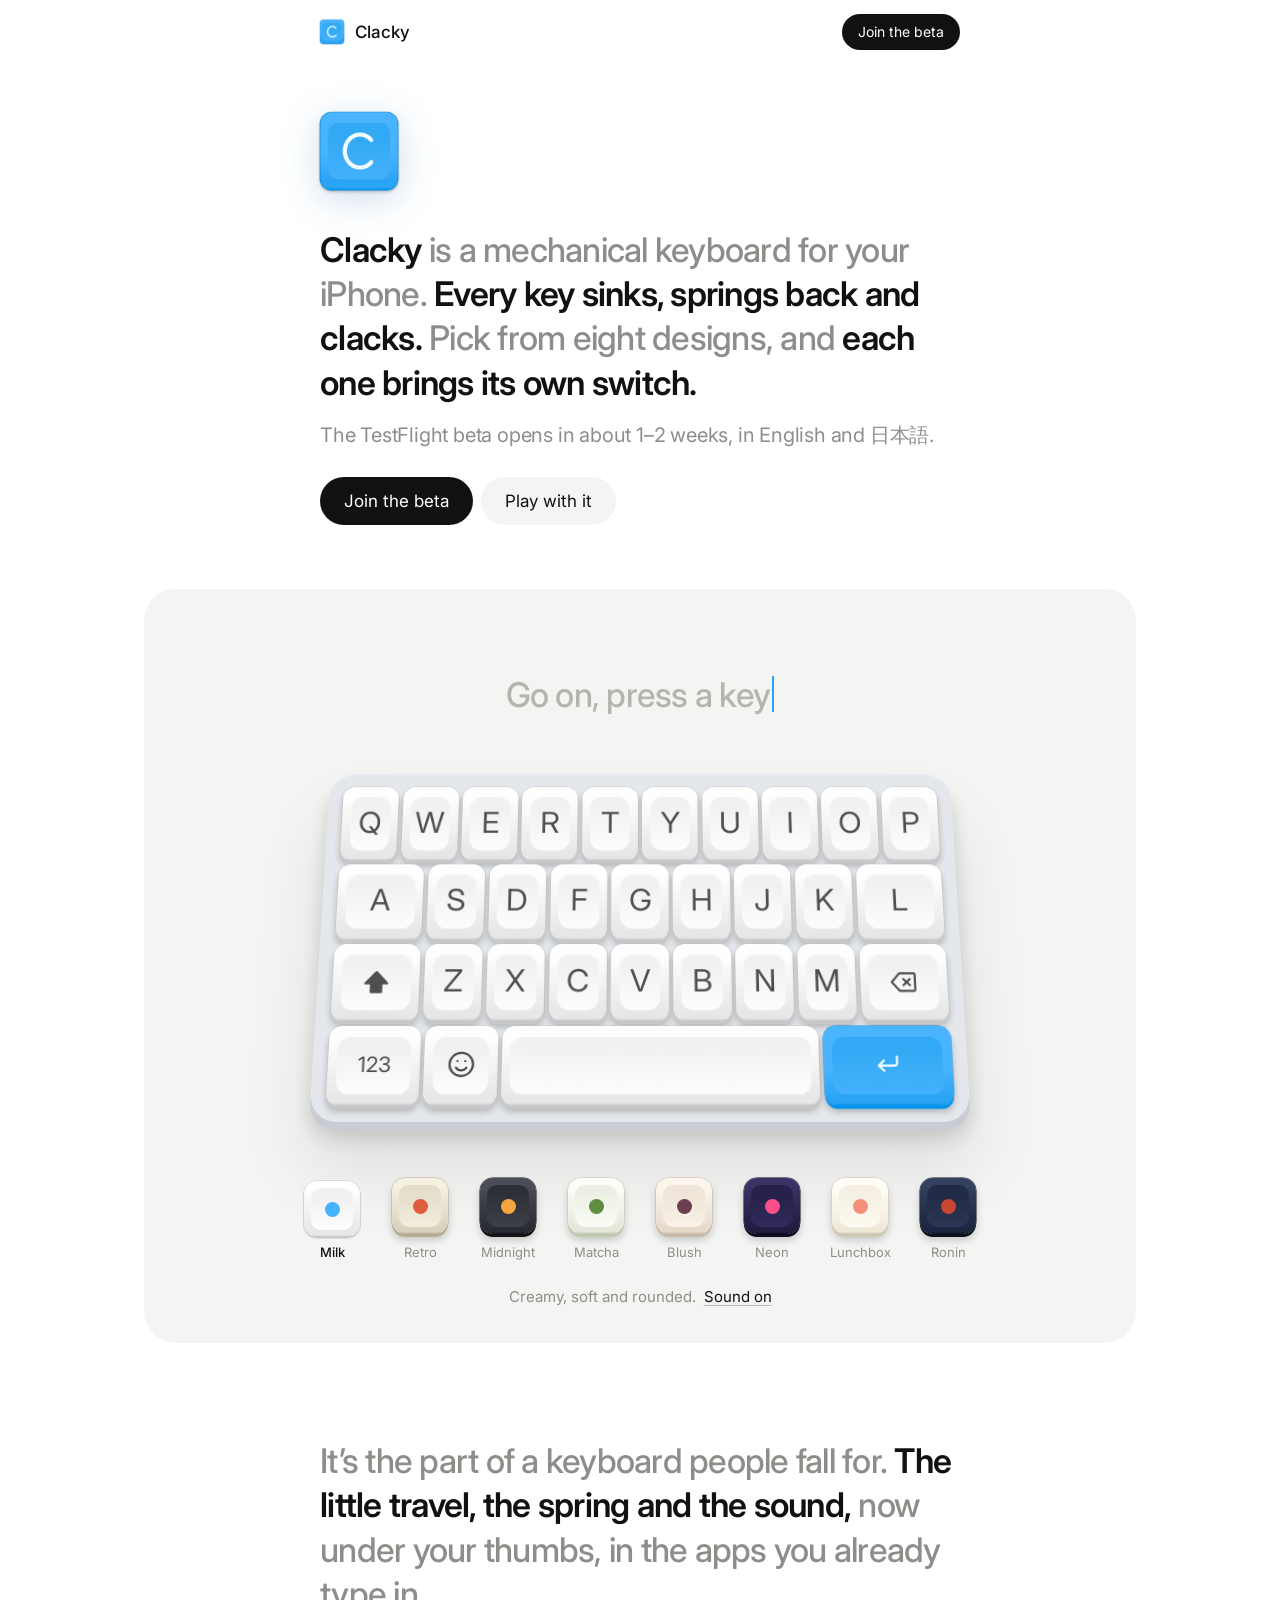
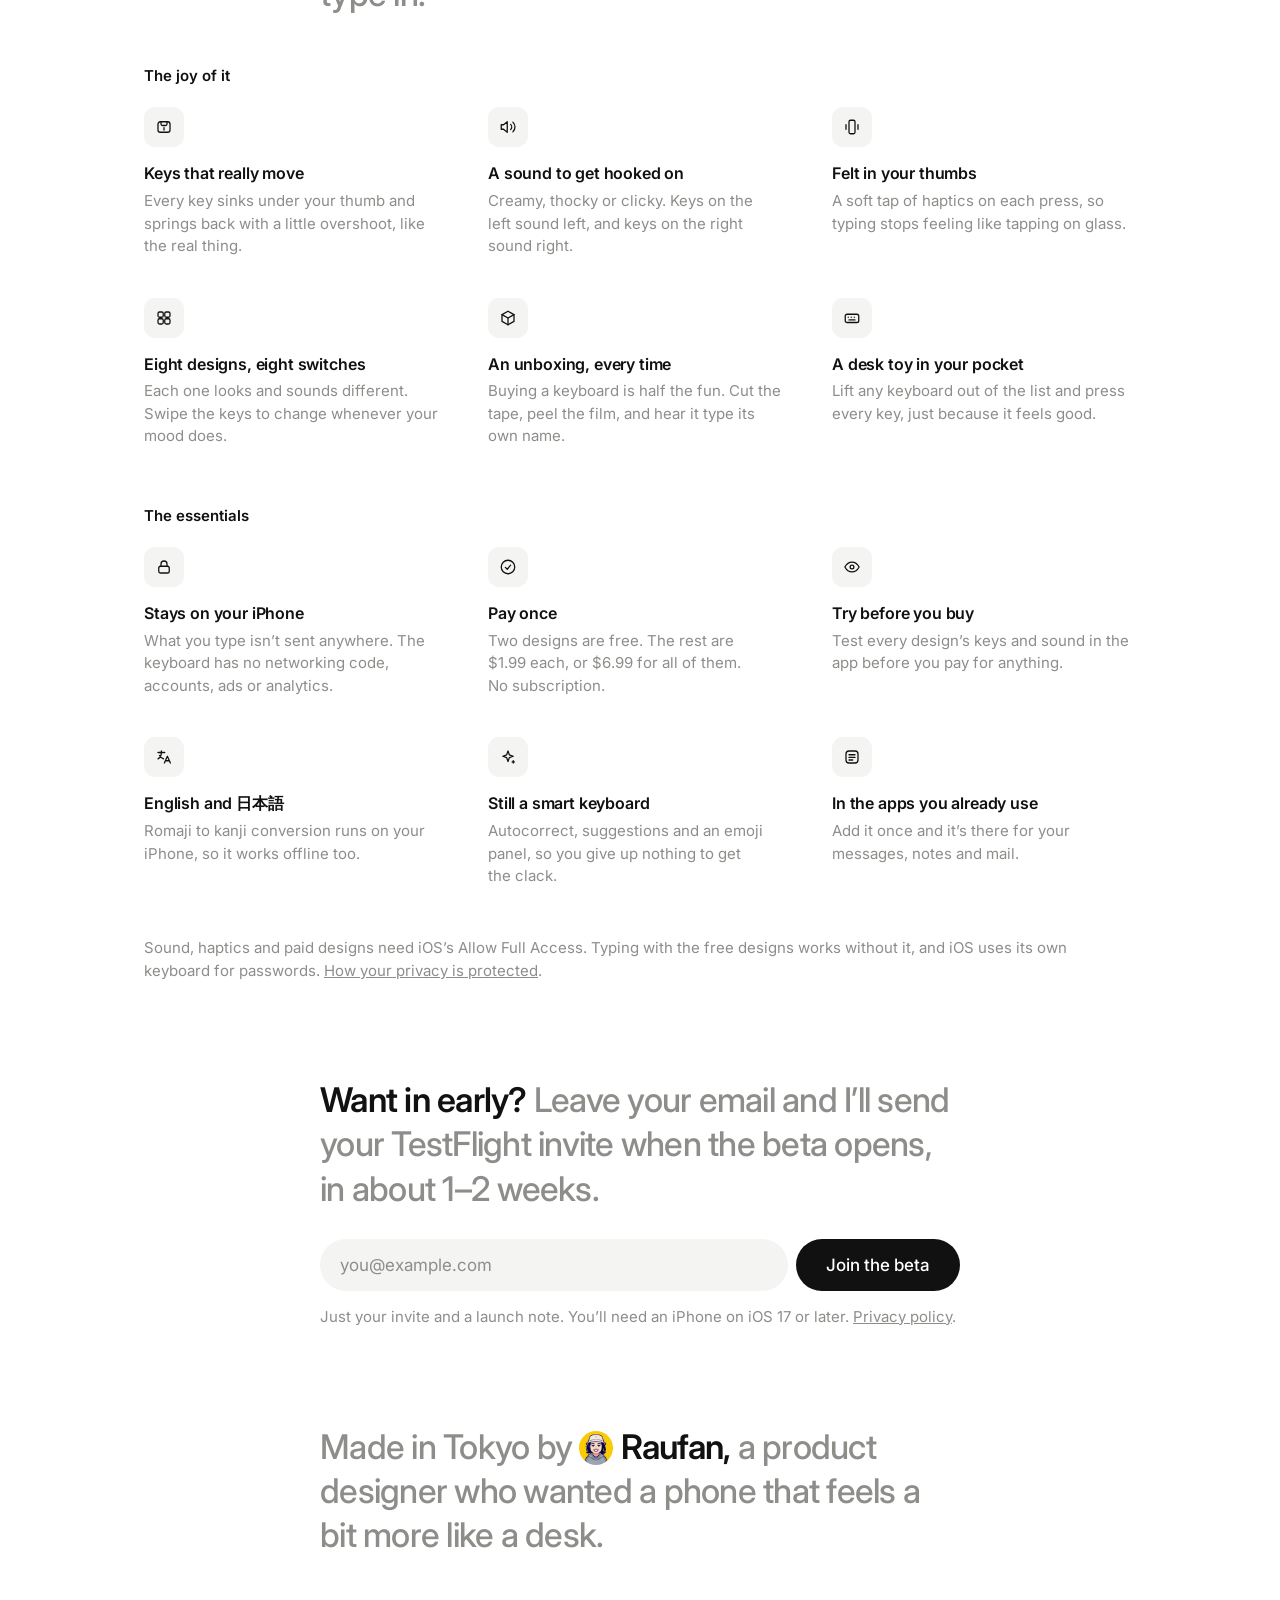
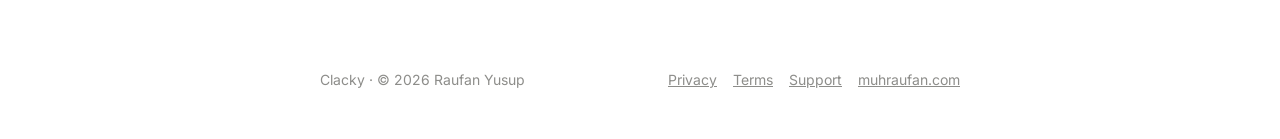
==== index.html @ a0974969 "Publish the Clacky coming-soon site Co-Authored-By: Claude Opus 5.5 <noreply@anthropic.com>" ====
<!doctype html>
<html lang="en">
<head>
<meta charset="utf-8">
<meta name="viewport" content="width=device-width, initial-scale=1, viewport-fit=cover">
<title>Clacky: a mechanical keyboard for your iPhone</title>
<meta name="description" content="Clacky is a mechanical keyboard for your iPhone. Every key sinks, springs back and clacks. Join the TestFlight beta.">
<meta name="theme-color" content="#ffffff">
<link rel="icon" href="assets/favicon.svg" type="image/svg+xml">
<link rel="preconnect" href="https://fonts.googleapis.com">
<link rel="preconnect" href="https://fonts.gstatic.com" crossorigin>
<link href="https://fonts.googleapis.com/css2?family=Inter:wght@400;500;600&display=swap" rel="stylesheet">
<style>
:root { --ink:#111; --quiet:#8d8d8a; --soft:#f4f4f2; --say:34px; }
* { box-sizing:border-box; margin:0; }
html { scroll-behavior:smooth; -webkit-text-size-adjust:100%; }
body { font:400 17px/1.55 Inter,-apple-system,system-ui,sans-serif; color:var(--ink); background:#fff; -webkit-font-smoothing:antialiased; }
a { color:inherit; }
.col { width:min(640px, 100% - 40px); margin-inline:auto; }

header { position:sticky; top:0; z-index:5; background:rgba(255,255,255,.86); backdrop-filter:blur(16px); -webkit-backdrop-filter:blur(16px); }
header .col { height:64px; display:flex; align-items:center; justify-content:space-between; }
.brand { display:flex; align-items:center; gap:8px; font-weight:500; text-decoration:none; }
.brand img { width:30px; height:30px; margin-left:-3px; }

.pill { display:inline-flex; align-items:center; justify-content:center; border:0; border-radius:99px; background:var(--ink); color:#fff; font:inherit; text-decoration:none; cursor:pointer; transition:transform .12s ease, opacity .15s ease; white-space:nowrap; }
.pill:active { transform:scale(.97); }
.pill.small { height:36px; padding:0 16px; font-size:14px; }
.pill.big { height:48px; padding:0 24px; }
.pill.soft { background:var(--soft); color:var(--ink); }

.say { font-size:var(--say); line-height:1.3; font-weight:500; letter-spacing:-.022em; color:var(--quiet); text-wrap:pretty; }
.say b { color:var(--ink); font-weight:600; }
.say + .say { margin-top:20px; }
.say .avatar img { width:34px; height:34px; border-radius:50%; vertical-align:-6px; }

.hero { padding:40px 0 64px; }
.mark-line { display:flex; align-items:center; gap:10px; margin:0 0 28px -9px; }
.mark { display:block; padding:0; border:0; background:none; cursor:pointer; touch-action:manipulation; -webkit-tap-highlight-color:transparent; border-radius:24px; }
.mark img { display:block; width:96px; height:96px; filter:drop-shadow(0 8px 18px rgba(8,90,160,.2)); transition:transform .22s cubic-bezier(.3,2,.5,1), filter .15s ease; user-select:none; -webkit-user-drag:none; }
@media (hover:hover) and (prefers-reduced-motion:no-preference) { .mark:hover img { transform:translateY(-3px) rotate(-4deg); } }
.mark.down img, .mark.down:hover img { transform:translateY(4px) scale(.97); filter:drop-shadow(0 2px 4px rgba(8,90,160,.28)); transition:transform .035s ease-out, filter .035s ease-out; }
.mark:focus-visible { outline:2px solid #2ba4f5; outline-offset:3px; }
.mark-say { font-size:15px; color:var(--quiet); opacity:0; transition:opacity .2s ease; white-space:nowrap; }
.mark-say.on { opacity:1; }
.mark-say b { color:var(--ink); font-weight:500; }
.when { margin-top:16px; font-size:20px; line-height:1.4; letter-spacing:-.01em; color:var(--quiet); }
.actions { display:flex; flex-wrap:wrap; gap:8px; margin-top:28px; }

.play { width:min(992px, 100% - 32px); margin-inline:auto; background:var(--soft); border-radius:32px; padding:40px 24px 32px; overflow:hidden; scroll-margin-top:80px; }
.typed { height:88px; display:flex; align-items:flex-end; justify-content:center; max-width:640px; margin:0 auto; font-size:var(--say); line-height:1.3; font-weight:500; letter-spacing:-.022em; overflow:hidden; white-space:nowrap; }
.typed.empty { color:#b4b4b0; }
.typed .text { overflow:hidden; text-overflow:ellipsis; direction:rtl; unicode-bidi:plaintext; }
.typed .caret { width:2px; height:1.05em; margin-left:2px; margin-bottom:.14em; background:#2ba4f5; animation:blink 1.1s steps(2) infinite; flex:none; }
@keyframes blink { 50% { opacity:0; } }

.board-wrap { container-type:inline-size; width:min(640px, 100%); margin:44px auto 56px; perspective:1500px; }
.board { --gap:.7cqw; padding:2.4cqw; border-radius:4.2cqw; background:var(--panel); display:flex; flex-direction:column; gap:var(--gap); transform:rotateX(16deg); box-shadow:inset 0 .25cqw 0 rgba(255,255,255,.35), 0 1.3cqw 0 var(--edge), 0 2.6cqw 3cqw rgba(0,0,0,.14), 0 7cqw 11cqw rgba(0,0,0,.09); touch-action:manipulation; user-select:none; -webkit-user-select:none; }
.row { display:flex; gap:var(--gap); }
.key { flex:var(--w,1) 1 0; min-width:0; height:12.4cqw; padding:0; border:0; background:none; cursor:pointer; color:inherit; font:inherit; -webkit-tap-highlight-color:transparent; touch-action:manipulation; outline:none; }
.cap { position:relative; display:block; width:100%; height:100%; border-radius:1.9cqw; background:linear-gradient(var(--top) 0 14%, var(--mid) 55%, var(--bot) 90% 96.5%, var(--lip)); box-shadow:0 0 0 .08cqw var(--stroke), 0 .5cqw 0 var(--lip), 0 .9cqw 1.1cqw rgba(0,0,0,.24); transition:transform .15s cubic-bezier(.3,2,.5,1); }
.cap::before { content:""; position:absolute; inset:13.5% 1.3cqw 14%; border-radius:1.9cqw; background:linear-gradient(var(--dt) 22%, var(--db)); }
.cap b { position:absolute; inset:0 0 .25cqw; display:grid; place-items:center; font-weight:400; font-size:4.9cqw; line-height:1; color:var(--lg); }
.cap b.small { font-size:3.3cqw; }
.cap svg { width:4.8cqw; height:4.8cqw; fill:none; stroke:currentColor; stroke-width:1.7; stroke-linecap:round; stroke-linejoin:round; }
.key.down .cap { transform:translateY(.46cqw); box-shadow:0 0 0 .08cqw var(--stroke), 0 .06cqw 0 var(--lip), 0 .15cqw .3cqw rgba(0,0,0,.28); transition:transform .035s ease-out; }
.key.on .cap b { color:#2ba4f5; }

.designs { display:flex; justify-content:center; flex-wrap:wrap; gap:16px 12px; }
.design { width:76px; padding:0; border:0; background:none; font:inherit; color:var(--quiet); cursor:pointer; -webkit-tap-highlight-color:transparent; }
.chip { --u:56px; position:relative; display:block; width:var(--u); height:var(--u); margin:0 auto 10px; border-radius:13px; background:linear-gradient(var(--top) 0 14%, var(--mid) 55%, var(--bot) 90% 96%, var(--lip)); box-shadow:0 0 0 .5px var(--stroke), 0 3px 0 var(--lip), 0 6px 9px rgba(0,0,0,.2); transition:transform .15s cubic-bezier(.3,2,.5,1), box-shadow .12s ease; }
.chip::before { content:""; position:absolute; inset:7px; border-radius:10px; background:linear-gradient(var(--dt) 22%, var(--db)); }
.chip i { position:absolute; inset:0; margin:auto; width:15px; height:15px; border-radius:50%; background:var(--dot); }
.design[aria-pressed="true"] .chip { transform:translateY(3px); box-shadow:0 0 0 .5px var(--stroke), 0 .5px 0 var(--lip), 0 1px 2px rgba(0,0,0,.25); }
.design small { display:block; font-size:13px; line-height:1.3; transition:color .15s; }
.design[aria-pressed="true"] small { color:var(--ink); font-weight:500; }
.design:focus-visible, .pill:focus-visible, input:focus-visible, .link:focus-visible { outline:2px solid #2ba4f5; outline-offset:3px; border-radius:14px; }

.about { display:flex; align-items:baseline; justify-content:center; flex-wrap:wrap; gap:4px 8px; margin-top:24px; min-height:26px; text-align:center; color:var(--quiet); font-size:15px; }
.link { border:0; background:none; font:inherit; color:var(--ink); cursor:pointer; text-decoration:underline; text-underline-offset:3px; text-decoration-color:rgba(0,0,0,.25); padding:0; }

section.text { padding:96px 0 0; }
.join { display:flex; gap:8px; margin-top:28px; }
.join input { flex:1; min-width:0; height:52px; -webkit-appearance:none; appearance:none; border:0; border-radius:26px; padding:0 20px; background:var(--soft); color:var(--ink); font:inherit; }
.join input::placeholder { color:var(--quiet); }
.join .pill { height:52px; font-weight:500; min-width:164px; }
.join.done input { opacity:.5; }
.note { margin-top:14px; min-height:24px; font-size:15px; color:var(--quiet); }
.note.bad { color:#c8452f; }

footer { padding:112px 0 48px; font-size:14px; color:var(--quiet); }
footer .col { display:flex; justify-content:space-between; gap:12px 16px; flex-wrap:wrap; }
footer nav { display:flex; gap:16px; flex-wrap:wrap; }
.wide { width:min(992px, 100% - 40px); margin:48px auto 0; }
.feat-label { margin:0 0 20px; font-size:15px; font-weight:600; }
.feat { display:grid; grid-template-columns:repeat(3, minmax(0, 1fr)); gap:40px; margin:0; padding:0; list-style:none; }
.feat + .feat-label { margin-top:56px; }
.feat li { display:grid; gap:4px; align-content:start; }
.feat-ic { display:grid; place-items:center; width:40px; height:40px; margin-bottom:10px; border-radius:11px; background:var(--soft); }
.feat-ic svg { width:18px; height:18px; fill:none; stroke:currentColor; stroke-width:1.7; stroke-linecap:round; stroke-linejoin:round; }
.feat b { font-size:16px; font-weight:600; letter-spacing:-.01em; }
.feat li > span:last-child { font-size:15px; line-height:1.5; color:var(--quiet); text-wrap:pretty; }
.fine { margin-top:48px; font-size:15px; color:var(--quiet); }

@media (max-width:640px) {
  :root { --say:26px; }
  .when { font-size:17px; }
  .hero { padding:24px 0 48px; }
  .mark-line { margin:0 0 22px -7px; } .mark img { width:80px; height:80px; }
  .play { padding:24px 12px 24px; border-radius:24px; }
  .typed { height:68px; }
  .board-wrap { margin:32px auto 40px; }
  .key { height:15cqw; }
  .cap b { font-size:6cqw; } .cap b.small { font-size:4cqw; } .cap svg { width:5.6cqw; height:5.6cqw; }
  .designs { display:grid; grid-template-columns:repeat(4,1fr); gap:16px 4px; } .design { width:auto; } .chip { --u:52px; }
  .feat { grid-template-columns:1fr; gap:28px; }
  section.text { padding-top:72px; }
  .join { flex-direction:column; } .join input { flex:none; } .join .pill { width:100%; }
}
@media (prefers-reduced-motion:reduce) { html { scroll-behavior:auto; } .typed .caret { animation:none; } }
</style>
</head>
<body>
<header><div class="col">
  <a class="brand" href="#top"><img src="assets/clacky-mark.png" alt="" width="30" height="30">Clacky</a>
  <a class="pill small" href="#join">Join the beta</a>
</div></header>

<main id="top">
  <section class="hero col">
    <div class="mark-line">
      <button class="mark" id="mark" type="button" aria-label="Press the Clacky key"><img src="assets/clacky-mark.png" alt="" width="96" height="96" draggable="false"></button>
      <span class="mark-say" id="markSay" aria-live="polite"></span>
    </div>
    <p class="say"><b>Clacky</b> is a mechanical keyboard for your iPhone. <b>Every key sinks, springs back and clacks.</b> Pick from eight designs, and <b>each one brings its own switch.</b></p>
    <p class="when">The TestFlight beta opens in about 1–2 weeks, in English and 日本語.</p>
    <div class="actions">
      <a class="pill big" href="#join">Join the beta</a>
      <a class="pill big soft" href="#play">Play with it</a>
    </div>
  </section>

  <section class="play" id="play" aria-label="Try the keyboard">
    <div class="typed empty" id="typed" aria-live="off"><span class="text" id="text">Go on, press a key</span><span class="caret"></span></div>
    <div class="board-wrap"><div class="board" id="board" aria-label="Playable keyboard"></div></div>
    <div class="designs" id="designs" role="group" aria-label="Keyboard design"></div>
    <p class="about"><span id="tagline"></span> <button class="link" id="mute" type="button">Sound on</button></p>
  </section>

  <section class="text col">
    <p class="say">It’s the part of a keyboard people fall for. <b>The little travel, the spring and the sound,</b> now under your thumbs, in the apps you already type in.</p>
  </section>

  <section aria-label="Why Clacky">
    <div class="wide">
      <p class="feat-label">The joy of it</p>
      <ul class="feat">
        <li><span class="feat-ic"><svg viewBox="0 0 24 24" aria-hidden="true"><rect x="4" y="5" width="16" height="14" rx="3"/><path d="M8 5v3a2 2 0 0 0 2 2h4a2 2 0 0 0 2-2V5"/><path d="M12 13v3"/></svg></span><b>Keys that really move</b><span>Every key sinks under your thumb and springs back with a little overshoot, like the real thing.</span></li>
        <li><span class="feat-ic"><svg viewBox="0 0 24 24" aria-hidden="true"><path d="M11 5 6 9H3v6h3l5 4z"/><path d="M15.5 8.5a5 5 0 0 1 0 7"/><path d="M18.5 5.5a9 9 0 0 1 0 13"/></svg></span><b>A sound to get hooked on</b><span>Creamy, thocky or clicky. Keys on the left sound left, and keys on the right sound right.</span></li>
        <li><span class="feat-ic"><svg viewBox="0 0 24 24" aria-hidden="true"><rect x="8" y="3" width="8" height="18" rx="2"/><path d="M4 9v6"/><path d="M20 9v6"/></svg></span><b>Felt in your thumbs</b><span>A soft tap of haptics on each press, so typing stops feeling like tapping on glass.</span></li>
        <li><span class="feat-ic"><svg viewBox="0 0 24 24" aria-hidden="true"><rect x="4" y="4" width="7" height="7" rx="2"/><rect x="13" y="4" width="7" height="7" rx="2"/><rect x="4" y="13" width="7" height="7" rx="2"/><rect x="13" y="13" width="7" height="7" rx="2"/></svg></span><b>Eight designs, eight switches</b><span>Each one looks and sounds different. Swipe the keys to change whenever your mood does.</span></li>
        <li><span class="feat-ic"><svg viewBox="0 0 24 24" aria-hidden="true"><path d="m12 3 8 4.5v9L12 21l-8-4.5v-9z"/><path d="m4 7.5 8 4.5 8-4.5"/><path d="M12 12v9"/></svg></span><b>An unboxing, every time</b><span>Buying a keyboard is half the fun. Cut the tape, peel the film, and hear it type its own name.</span></li>
        <li><span class="feat-ic"><svg viewBox="0 0 24 24" aria-hidden="true"><rect x="3" y="7" width="18" height="11" rx="2.5"/><path d="M7 11h.01M11 11h.01M15 11h.01M8 14.5h8"/></svg></span><b>A desk toy in your pocket</b><span>Lift any keyboard out of the list and press every key, just because it feels good.</span></li>
      </ul>
      <p class="feat-label">The essentials</p>
      <ul class="feat">
        <li><span class="feat-ic"><svg viewBox="0 0 24 24" aria-hidden="true"><rect x="5" y="11" width="14" height="9" rx="2.5"/><path d="M8 11V8a4 4 0 0 1 8 0v3"/></svg></span><b>Stays on your iPhone</b><span>What you type isn’t sent anywhere. The keyboard has no networking code, accounts, ads or analytics.</span></li>
        <li><span class="feat-ic"><svg viewBox="0 0 24 24" aria-hidden="true"><circle cx="12" cy="12" r="9"/><path d="M8.5 12.5 11 15l4.5-5.5"/></svg></span><b>Pay once</b><span>Two designs are free. The rest are $1.99 each, or $6.99 for all of them. No subscription.</span></li>
        <li><span class="feat-ic"><svg viewBox="0 0 24 24" aria-hidden="true"><path d="M2.5 12S6 5.5 12 5.5 21.5 12 21.5 12 18 18.5 12 18.5 2.5 12 2.5 12z"/><circle cx="12" cy="12" r="2.5"/></svg></span><b>Try before you buy</b><span>Test every design’s keys and sound in the app before you pay for anything.</span></li>
        <li><span class="feat-ic"><svg viewBox="0 0 24 24" aria-hidden="true"><path d="M4 6h9M8.5 4v2c0 4-2 7-4.5 8.5M6 10c1 2 3 3.5 5.5 4.5"/><path d="m12.5 20 4-9 4 9M14 17h5"/></svg></span><b>English and 日本語</b><span>Romaji to kanji conversion runs on your iPhone, so it works offline too.</span></li>
        <li><span class="feat-ic"><svg viewBox="0 0 24 24" aria-hidden="true"><path d="M12 4 13.8 9.2 19 11l-5.2 1.8L12 18l-1.8-5.2L5 11l5.2-1.8z"/><path d="M19 17v3M17.5 18.5h3"/></svg></span><b>Still a smart keyboard</b><span>Autocorrect, suggestions and an emoji panel, so you give up nothing to get the clack.</span></li>
        <li><span class="feat-ic"><svg viewBox="0 0 24 24" aria-hidden="true"><rect x="4" y="4" width="16" height="16" rx="4"/><path d="M8 9h8M8 12.5h8M8 16h5"/></svg></span><b>In the apps you already use</b><span>Add it once and it’s there for your messages, notes and mail.</span></li>
      </ul>
      <p class="fine">Sound, haptics and paid designs need iOS’s Allow Full Access. Typing with the free designs works without it, and iOS uses its own keyboard for passwords. <a href="privacy/">How your privacy is protected</a>.</p>
    </div>
  </section>

  <section class="text col" id="join" style="scroll-margin-top:64px">
    <p class="say"><b>Want in early?</b> Leave your email and I’ll send your TestFlight invite when the beta opens, in about 1–2 weeks.</p>
    <form class="join" id="joinf" novalidate>
      <input type="email" name="email" placeholder="you@example.com" autocomplete="email" aria-label="Your email" required>
      <button class="pill" type="submit">Join the beta</button>
    </form>
    <p class="note" id="note" aria-live="polite">Just your invite and a launch note. You’ll need an iPhone on iOS 17 or later. <a href="privacy/">Privacy policy</a>.</p>
  </section>

  <section class="text col">
    <p class="say">Made in Tokyo by <span class="avatar"><img src="assets/raufan.jpg" alt="" width="34" height="34"></span> <b>Raufan,</b> a product designer who wanted a phone that feels a bit more like a desk.</p>
  </section>
</main>

<footer><div class="col">
  <span>Clacky · © 2026 Raufan Yusup</span>
  <nav><a href="privacy/">Privacy</a><a href="terms/">Terms</a><a href="support/">Support</a><a href="https://muhraufan.com/">muhraufan.com</a></nav>
</div></footer>

<script>
/* ---- Designs: the same palettes as the app ---- */
const cap = (top, mid, bot, lip, stroke, dt, db, lg) => ({ top, mid, bot, lip, stroke, dt, db, lg });
const milkCap = cap('#FFFEFF','#F2F2F2','#E7E7E7','#C8C8C8','#C4C4C4','#F1F1F1','#FDFDFD','#4F4F4F');
const THEMES = {
  milk: { name:'Milk', line:'Creamy, soft and rounded', panel:'#E4E7EB', edge:'#C9CDD3', alpha:milkCap, mod:milkCap,
    accent:cap('#4AB4FE','#47B3FF','#2BA4F5','#0094F1','#0A8BE0','#32A9F4','#44B1FD','#F2FBFF') },
  retro: { name:'Retro', line:'Clicky, crisp and a little loud', panel:'#D9D2C2', edge:'#BFB7A5',
    alpha:cap('#F6F0E1','#E9E2D0','#DAD2BE','#B5AC96','#B0A791','#E5DECB','#F3EDDD','#45402F'),
    mod:cap('#BDB5A3','#AEA693','#A09884','#7E7663','#7F7764','#A9A18E','#B9B19E','#2F2B20'),
    accent:cap('#E9694A','#E05C3D','#CF4E30','#A93A20','#A63A21','#D95536','#E7674A','#FFF3E8') },
  midnight: { name:'Midnight', line:'Thocky, deep and low', panel:'#17181C', edge:'#050506',
    alpha:cap('#4A4D56','#363941','#2A2C33','#141519','#0E0F12','#2E3037','#3D4048','#E9E9ED'),
    mod:cap('#3A3C44','#2A2C32','#212227','#0F1013','#0B0C0E','#24262B','#31333A','#A9ABB3'),
    accent:cap('#FFB85C','#F6A63E','#E8932A','#B56A12','#A86212','#EE9C32','#FBB04E','#2B1B05') },
  matcha: { name:'Matcha', line:'Poppy, bright and bouncy', panel:'#DCE3D3', edge:'#C0C9B5',
    alpha:cap('#FBFDF7','#F0F3E9','#E3E8DA','#BFC8B1','#BAC3AC','#ECF0E4','#FAFCF5','#46523A'),
    mod:cap('#C4D6A9','#B5C997','#A6BC87','#83996A','#84996B','#AFC391','#C1D3A6','#2F3C21'),
    accent:cap('#6E9A4D','#5F8C40','#527D35','#3B6023','#3B5F24','#5A8739','#6C984B','#F5FBEC') },
  blush: { name:'Blush', line:'Silky, soft and warm', panel:'#EADBD6', edge:'#CFBEB8',
    alpha:cap('#FBF5EC','#F2E9DD','#E6DACC','#C9B9AB','#C4B3A5','#EFE5D8','#F9F2E9','#5A4149'),
    mod:cap('#CFA3AD','#C2939E','#B5848F','#926570','#93666F','#BF8F9B','#CCA0AA','#3F2A32'),
    accent:cap('#7A4A5C','#6C3F50','#5F3545','#44232F','#452430','#663A4B','#754759','#FBEFEA') },
  neon: { name:'Neon', line:'Snappy, sharp and bright', panel:'#171330', edge:'#07051A',
    alpha:cap('#3A3366','#2B2550','#211C40','#0F0C22','#0B0919','#26204A','#322B5C','#63F5D2'),
    mod:cap('#6E4DF0','#5C3CDC','#4C2FC4','#2F1B8C','#2C1985','#5535D0','#6547E6','#F1EEFF'),
    accent:cap('#FF6A9E','#FB4F8B','#EC3B78','#B01F52','#A81D4E','#F24482','#FF5E94','#2A0716') },
  lunchbox: { name:'Lunchbox', line:'Bubbly, light and cheerful', panel:'#F4E7C5', edge:'#D8CBA8',
    alpha:cap('#FFFDF6','#F8F4E8','#EEE8D8','#CFC8B4','#CAC3AF','#F4EFE2','#FDFAF1','#566A70'),
    mod:cap('#B7E3D8','#A6D8CB','#95CCBE','#6FA99A','#70A99B','#A0D3C6','#B0DED2','#2F5249'),
    accent:cap('#F8A18D','#F4907A','#EA7F68','#BE5A45','#B85843','#EF8A73','#F79A85','#4A1C11') },
  ronin: { name:'Ronin', line:'Heavy, dark and deliberate', panel:'#12141C', edge:'#04050A',
    alpha:cap('#34405F','#26314D','#1D263E','#0D1220','#0A0E19','#212B46','#2C3755','#EADCB2'),
    mod:cap('#3A3A40','#2C2C31','#222226','#101012','#0C0C0E','#28282D','#333338','#BDB291'),
    accent:cap('#D9533F','#C84632','#B63A28','#83261A','#7D2418','#BF3F2D','#D14C39','#FFF1DE') },
};
const setCap = (el, c) => { for (const k in c) el.style.setProperty('--' + k, c[k]); };

/* ---- Sound: the app's switch recipes, rendered with Web Audio ---- */
const m = (f, d, g) => [f, d, g];
const SWITCHES = {
  milk: { modes:[m(290,.016,.8),m(540,.013,1),m(980,.009,.75),m(1650,.006,.42),m(2700,.0035,.22),m(4200,.002,.1)], tone:5200, contact:.05, click:0, spring:0, room:.2, travel:.0075 },
  midnight: { modes:[m(170,.02,.55),m(290,.017,.95),m(460,.013,.9),m(820,.008,.62),m(1450,.0045,.32),m(2500,.0025,.12)], tone:3400, contact:.04, click:0, spring:0, room:.28, travel:.009 },
  retro: { modes:[m(420,.01,.5),m(830,.008,.62),m(1500,.006,.62),m(2600,.0045,.5),m(4100,.003,.36),m(6000,.002,.2)], tone:9500, contact:.05, click:.8, spring:.016, room:.16, travel:.0105 },
  blush: { modes:[m(330,.015,.75),m(610,.012,1),m(1090,.008,.62),m(1800,.005,.3),m(2900,.003,.14),m(4400,.0018,.06)], tone:4400, contact:.035, click:0, spring:0, room:.24, travel:.0085 },
  neon: { modes:[m(560,.008,.55),m(1050,.007,.85),m(1800,.0055,.8),m(3000,.004,.55),m(4700,.0026,.34),m(6600,.0016,.18)], tone:10000, contact:.06, click:.28, spring:.006, room:.12, travel:.0055 },
  lunchbox: { modes:[m(610,.013,.8),m(1040,.011,1),m(1680,.007,.62),m(2500,.0042,.3),m(3800,.0026,.14),m(5600,.0016,.06)], tone:6400, contact:.04, click:0, spring:0, room:.22, travel:.006 },
  ronin: { modes:[m(150,.022,.5),m(245,.02,1),m(410,.015,.86),m(720,.009,.5),m(1280,.005,.24),m(2200,.0028,.09)], tone:3000, contact:.045, click:0, spring:0, room:.32, travel:.0105 },
  matcha: { modes:[m(480,.011,.7),m(860,.01,1),m(1420,.007,.82),m(2300,.0045,.46),m(3600,.0028,.22),m(5400,.0018,.1)], tone:7200, contact:.05, click:0, spring:.004, room:.18, travel:.0065 },
};
const SR = 44100;
function renderSound(p, kind, seed) {
  let s = seed * 2654435761 >>> 0 || 1;
  const rnd = (lo, hi) => { s = s + 0x6D2B79F5 | 0; let t = Math.imul(s ^ s >>> 15, 1 | s); t = t + Math.imul(t ^ t >>> 7, 61 | t) ^ t; return lo + ((t ^ t >>> 14) >>> 0) / 4294967296 * (hi - lo); };
  const out = new Float64Array(Math.floor(SR * .15));
  const strike = (time, modes, scale, decay, level) => {
    const start = Math.floor(time * SR), bl = Math.floor(.0011 * SR);
    const burst = Array.from({ length: bl }, (_, i) => rnd(-1, 1) * Math.exp(-i / (.00035 * SR)));
    for (const [f0, d, g] of modes) {
      const f = f0 * scale * rnd(.97, 1.03); if (f >= SR * .45) continue;
      const gain = g * rnd(.85, 1.15) * level, w = 2 * Math.PI * f / SR, r = Math.exp(-1 / (d * decay * SR));
      const a1 = 2 * r * Math.cos(w), a2 = -r * r, input = Math.sin(w) * gain;
      let y1 = 0, y2 = 0;
      for (let i = start; i < out.length; i++) { const o = i - start; const y = (o < bl ? burst[o] * input : 0) + a1 * y1 + a2 * y2; y2 = y1; y1 = y; out[i] += y; }
    }
  };
  const contact = lvl => { let prev = 0; for (let i = 0; i < .006 * SR; i++) { const w = rnd(-1, 1); out[i] += (w - prev) * lvl * 2 * Math.exp(-i / (.0012 * SR)); prev = w; } };
  const spring = (time, lvl) => { if (!lvl) return; const st = Math.floor(time * SR), f = 5100 * rnd(.96, 1.04); for (let i = st; i < out.length; i++) { const t = (i - st) / SR; out[i] += Math.sin(2 * Math.PI * f * t) * Math.exp(-t / .024) * lvl * 4; } };
  const bottom = p.travel * rnd(.88, 1.12);
  if (kind === 'down') {
    contact(p.contact);
    if (p.click) strike(bottom * .45, [m(3100,.0014,1),m(4700,.001,.8),m(6400,.0008,.45)], 1, 1, p.click);
    strike(bottom, p.modes, 1, 1, 1); spring(bottom, p.spring);
  } else if (kind === 'up') {
    strike(.001, p.modes, 1.34, .62, 1); spring(.001, p.spring * 1.4);
  } else if (kind === 'space') {
    contact(p.contact); strike(bottom, p.modes, .84, 1.3, 1);
    const wire = [m(1900,.003,1),m(3100,.002,.7)];
    strike(bottom + .009, wire, 1, 1, .11); strike(bottom + .018, wire, 1.08, 1, .06);
  } else {
    contact(p.contact); strike(bottom, p.modes, .88, 1.16, 1);
  }
  const lc = 1 - Math.exp(-2 * Math.PI * p.tone / SR), dc = 1 - Math.exp(-2 * Math.PI * 70 / SR);
  let low = 0, dcv = 0;
  for (let i = 0; i < out.length; i++) { low += lc * (out[i] - low); dcv += dc * (low - dcv); out[i] = low - dcv; }
  const dry = out.slice();
  for (const [delay, g] of [[.0031,.6],[.0053,-.42],[.0087,.34],[.0131,-.24],[.0197,.16],[.0283,.1]]) {
    const o = Math.floor(delay * SR); for (let i = o; i < out.length; i++) out[i] += dry[i - o] * g * p.room * 2;
  }
  const target = { down:.72, up:.24, space:.8, mod:.66 }[kind];
  let peak = 1e-4; for (const v of out) peak = Math.max(peak, Math.abs(v));
  const res = new Float32Array(out.length), last = out.length - 1;
  for (let i = 0; i < out.length; i++) res[i] = Math.tanh(out[i] / peak * target * 1.15) * Math.min(1, (last - i) / (SR * .012));
  return res;
}
let audio, muted = false, variant = 0;
const banks = {};
function bank(id) {
  if (banks[id] || !audio) return banks[id];
  const buf = d => { const b = audio.createBuffer(1, d.length, SR); b.copyToChannel(d, 0); return b; };
  const p = SWITCHES[id];
  return banks[id] = { down:[1,2,3,4,5,6].map(i => buf(renderSound(p, 'down', i))), up:buf(renderSound(p, 'up', 21)), space:buf(renderSound(p, 'space', 31)), mod:buf(renderSound(p, 'mod', 41)) };
}
function wake() { if (!audio) { const C = window.AudioContext || window.webkitAudioContext; if (C) audio = new C(); } if (audio && audio.state === 'suspended') audio.resume(); }
function sound(kind, pan = 0, id = theme) {
  if (muted || !audio) return;
  const b = bank(id), src = audio.createBufferSource();
  if (kind === 'down') { variant = (variant + 1) % b.down.length; src.buffer = b.down[variant]; } else src.buffer = b[kind];
  const out = audio.createStereoPanner ? audio.createStereoPanner() : null;
  if (out) { out.pan.value = pan; src.connect(out).connect(audio.destination); } else src.connect(audio.destination);
  src.start();
}

/* ---- Keyboard ---- */
const ICON = {
  shift:'<svg viewBox="0 0 24 24"><path d="M12 4 3.5 13H8v7h8v-7h4.500z"/></svg>',
  caps:'<svg viewBox="0 0 24 24"><path d="M12 4 3.500 13H8v7h8v-7h4.500z" fill="currentColor"/></svg>',
  del:'<svg viewBox="0 0 24 24"><path d="M9 5h11a1 1 0 0 1 1 1v12a1 1 0 0 1-1 1H9l-6-7zM12 9.500l5 5M17 9.500l-5 5"/></svg>',
  ret:'<svg viewBox="0 0 24 24"><path d="M19 6v5a2 2 0 0 1-2 2H5M9 9l-4 4 4 4"/></svg>',
  face:'<svg viewBox="0 0 24 24"><circle cx="12" cy="12" r="9"/><path d="M8 14.500c1 1.500 2.400 2.200 4 2.200s3-.7 4-2.200M9 9.500v.01M15 9.500v.01"/></svg>',
};
const LETTERS = ['qwertyuiop','asdfghjkl','zxcvbnm'], NUMBERS = ['1234567890','-/:;()$&@"','.,?!\''];
const FACES = ['😀','😎','🥹','🤌','🔥','🫶','✨','🎹'];
const $ = id => document.getElementById(id);
const board = $('board'), typedEl = $('typed'), textEl = $('text');
let theme = 'milk', shift = true, numbers = false, typed = '';
const motion = !matchMedia('(prefers-reduced-motion: reduce)').matches;

const spec = (id, label, kind, w) => ({ id, label, kind, w });
function layout() {
  const r = numbers ? NUMBERS : LETTERS, rows = [];
  const chars = s => [...s].map(c => spec(c, c, 'alpha', 1));
  rows.push(chars(r[0]));
  rows.push(numbers ? chars(r[1]) : [spec('a','a','alpha',1.5), ...chars(r[1].slice(1,-1)), spec('l','l','alpha',1.5)]);
  rows.push([numbers ? spec('', '', 'mod', 1.5) : spec('shift', ICON.shift, 'mod', 1.5), ...chars(r[2]), spec('del', ICON.del, 'mod', 1.5)]);
  rows.push([spec('mode', numbers ? 'ABC' : '123', 'mod', 1.5), spec('face', ICON.face, 'mod', 1.2), spec(' ', '', 'alpha', 5.2), spec('ret', ICON.ret, 'accent', 2.1)]);
  return rows;
}
const keyEls = new Map();
function build() {
  board.textContent = ''; keyEls.clear();
  for (const row of layout()) {
    const rowEl = document.createElement('div'); rowEl.className = 'row';
    for (const k of row) {
      const b = document.createElement('button');
      b.className = 'key'; b.type = 'button'; b.tabIndex = -1; b.style.setProperty('--w', k.w); b.dataset.id = k.id;
      b.setAttribute('aria-label', { ' ':'space', del:'delete', ret:'return', shift:'shift', face:'emoji', mode:'switch layout' }[k.id] || k.id);
      const small = k.id === 'mode' ? ' class="small"' : '';
      b.innerHTML = `<span class="cap"><b${small}>${k.label}</b></span>`;
      b._kind = k.kind; setCap(b, THEMES[theme][k.kind]);
      rowEl.append(b); if (k.id) keyEls.set(k.id, b);
    }
    board.append(rowEl);
  }
  paintShift();
}
function paintShift() {
  if (numbers) return;
  for (const [id, el] of keyEls) if (id.length === 1 && id !== ' ') el.querySelector('b').textContent = shift ? id.toUpperCase() : id;
  const s = keyEls.get('shift'); if (s) s.querySelector('b').innerHTML = shift ? ICON.caps : ICON.shift;
}
function show() {
  const empty = !typed;
  typedEl.classList.toggle('empty', empty);
  textEl.textContent = empty ? 'Go on, press a key' : '‎' + typed;
}
function act(id) {
  if (id === 'shift') { shift = !shift; paintShift(); return; }
  if (id === 'mode') { numbers = !numbers; build(); return; }
  if (id === 'del') typed = [...typed].slice(0, -1).join('');
  else if (id === 'ret') typed = '';
  else if (id === 'face') typed += FACES[Math.floor(Math.random() * FACES.length)];
  else if (id === ' ') typed += ' ';
  else if (id) { typed += shift && !numbers ? id.toUpperCase() : id; if (shift) { shift = false; paintShift(); } }
  if (!typed && !numbers && !shift) { shift = true; paintShift(); }
  show();
}
const panOf = el => { const r = el.getBoundingClientRect(), b = board.getBoundingClientRect(); return ((r.left + r.width / 2 - b.left) / b.width - .5) * .7; };
const kindOf = id => id === ' ' ? 'space' : ['shift','del','ret','mode','face'].includes(id) ? 'mod' : 'down';
function press(el) {
  if (el.classList.contains('down')) return;
  const id = el.dataset.id;
  el.classList.add('down'); wake();
  sound(id ? kindOf(id) : 'mod', panOf(el));
  if (id) act(id);
}
function lift(el) { if (!el) return; el.classList.remove('down'); sound('up', el.isConnected ? panOf(el) : 0); }

const pointers = new Map();
board.addEventListener('pointerdown', e => {
  const el = e.target.closest('.key'); if (!el) return;
  wake(); e.preventDefault(); pointers.set(e.pointerId, el); press(el);
});
const endPointer = e => { const el = pointers.get(e.pointerId); if (el) { pointers.delete(e.pointerId); lift(el); } };
addEventListener('pointerup', endPointer); addEventListener('pointercancel', endPointer);

/* Your own keyboard works too, but never while typing an email. */
const physical = new Map();
const idFor = e => { if (e.metaKey || e.ctrlKey || e.altKey) return null; if (e.key === 'Backspace') return 'del'; if (e.key === 'Enter') return 'ret'; if (e.key === ' ') return ' '; if (e.key === 'Shift') return 'shift'; const k = e.key.toLowerCase(); return k.length === 1 ? k : null; };
addEventListener('keydown', e => {
  const t = e.target;
  if (t instanceof Element) {
    if (t.matches('input,textarea')) return;
    if (t.matches('a,button') && (e.key === 'Enter' || e.key === ' ')) return;
  }
  const id = idFor(e); if (!id) return;
  if (e.repeat) { if (id !== 'shift') e.preventDefault(); return; }
  e.preventDefault(); wake();
  const el = keyEls.get(id);
  if (el) { physical.set(e.code, el); press(el); return; }
  // A character on the layer that isn't showing still types; it just has no cap to press.
  if (id.length === 1) { typed += id; show(); sound('down'); }
});
addEventListener('keyup', e => { const el = physical.get(e.code); if (el) { physical.delete(e.code); lift(el); } });
addEventListener('blur', () => { for (const el of physical.values()) el.classList.remove('down'); physical.clear(); });

/* ---- Picking a design: a wave rolls across the caps ---- */
const designs = $('designs'), tagline = $('tagline');
function setBoard(t) { board.style.setProperty('--panel', t.panel); board.style.setProperty('--edge', t.edge); }
function pick(id, animate = true) {
  if (id === theme && animate) return;
  theme = id; const t = THEMES[id];
  tagline.textContent = t.line + '.';
  [...designs.children].forEach(b => b.setAttribute('aria-pressed', b.dataset.id === id));
  setBoard(t);
  const b = board.getBoundingClientRect();
  for (const el of board.querySelectorAll('.key')) {
    const c = t[el._kind];
    if (!animate || !motion) { setCap(el, c); continue; }
    const r = el.getBoundingClientRect(), delay = (r.left - b.left) / b.width * 320 + (r.top - b.top) / b.height * 60;
    setTimeout(() => { el.classList.add('down'); setTimeout(() => { setCap(el, c); el.classList.remove('down'); }, 55); }, delay);
  }
  if (animate) { wake(); [0, 70, 150, 215].forEach((d, i) => setTimeout(() => sound(i === 3 ? 'space' : 'down', i * .2 - .3, id), d)); }
}
for (const [id, t] of Object.entries(THEMES)) {
  const b = document.createElement('button');
  b.className = 'design'; b.type = 'button'; b.dataset.id = id; b.setAttribute('aria-pressed', 'false');
  b.innerHTML = `<span class="chip"><i></i></span><small>${t.name}</small>`;
  const chip = b.firstChild; setCap(chip, t.alpha); chip.style.setProperty('--dot', t.accent.mid);
  b.addEventListener('click', () => pick(id));
  designs.append(b);
}
$('mute').addEventListener('click', e => { muted = !muted; e.target.textContent = muted ? 'Sound off' : 'Sound on'; if (!muted) { wake(); sound('down'); } });

/* ---- The logo is a key: each press tries the next switch ---- */
const SWITCH_NAMES = { milk:'Creamy', retro:'Clicky', midnight:'Thock', matcha:'Poppy', blush:'Silky', neon:'Snappy', lunchbox:'Bubbly', ronin:'Heavy' };
const mark = $('mark'), markSay = $('markSay');
let markNext = 1, markTimer;
function markPress() {
  const id = Object.keys(THEMES)[markNext % 8];
  markNext++;
  wake(); sound('down', 0, id);
  pick(id, false);
  markSay.innerHTML = `<b>${SWITCH_NAMES[id]}</b> · ${THEMES[id].name}`;
  markSay.classList.add('on');
  clearTimeout(markTimer); markTimer = setTimeout(() => markSay.classList.remove('on'), 1800);
}
mark.addEventListener('pointerdown', () => { mark.classList.add('down'); markPress(); });
for (const type of ['pointerup', 'pointerleave', 'pointercancel']) mark.addEventListener(type, () => {
  if (mark.classList.contains('down')) sound('up');
  mark.classList.remove('down');
});
// Keyboard presses arrive as a click with no pointer behind them.
mark.addEventListener('click', e => {
  if (e.detail) return;
  mark.classList.add('down'); markPress(); setTimeout(() => mark.classList.remove('down'), 90);
});

/* ---- Beta sign-up ---- */
// The Google Apps Script address goes here. While it's empty, sign-ups go to the local preview server.
const SIGNUP = 'https://script.google.com/macros/s/AKfycbyTZcis67TicgizM4O3HHSgeKjOS6rMe8dYuOfE8HUqhMwMioNB3xu0KHAabbQG5e6c0Q/exec';
const form = $('joinf'), note = $('note');
form.addEventListener('submit', async e => {
  e.preventDefault();
  const input = form.email, btn = form.querySelector('button'), email = input.value.trim();
  note.classList.remove('bad');
  if (!/^[^@\s]+@[^@\s]+\.[^@\s]+$/.test(email)) { note.classList.add('bad'); note.textContent = 'That email doesn’t look right.'; input.focus(); return; }
  btn.disabled = true; btn.style.opacity = .6;
  try {
    const res = await fetch(SIGNUP || '/api/waitlist', { method:'POST', body:JSON.stringify({ form:'clacky-beta', email, source:location.hostname }) });
    if (!res.ok || !(await res.json()).ok) throw new Error(res.status);
    form.classList.add('done'); input.disabled = true; btn.textContent = 'You’re in'; btn.style.opacity = 1;
    note.textContent = 'Thanks. I’ll send your invite when the beta opens.';
    wake(); ['down','down','space'].forEach((k, i) => setTimeout(() => sound(k), i * 85));
  } catch {
    btn.disabled = false; btn.style.opacity = 1; note.classList.add('bad'); note.textContent = 'That didn’t go through. Please try again.';
  }
});

setBoard(THEMES.milk); build(); pick('milk', false);
</script>
</body>
</html>
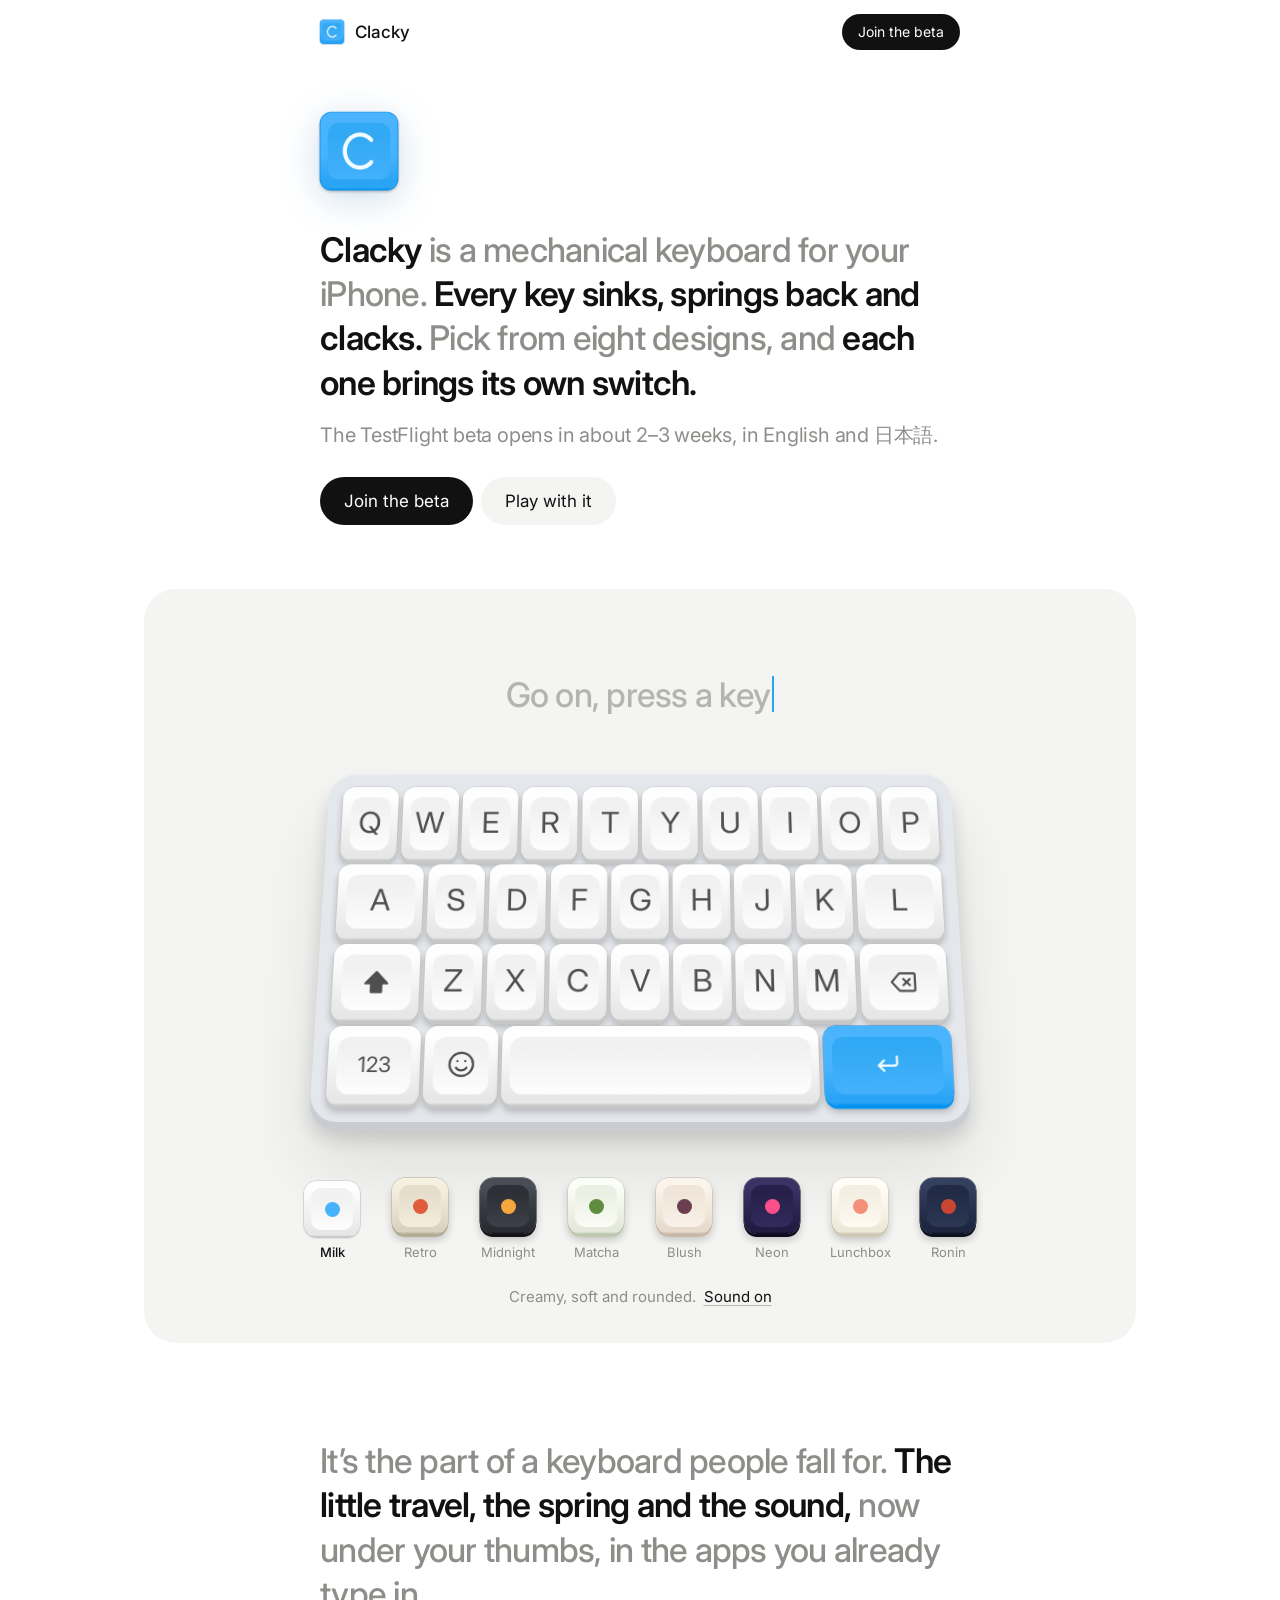
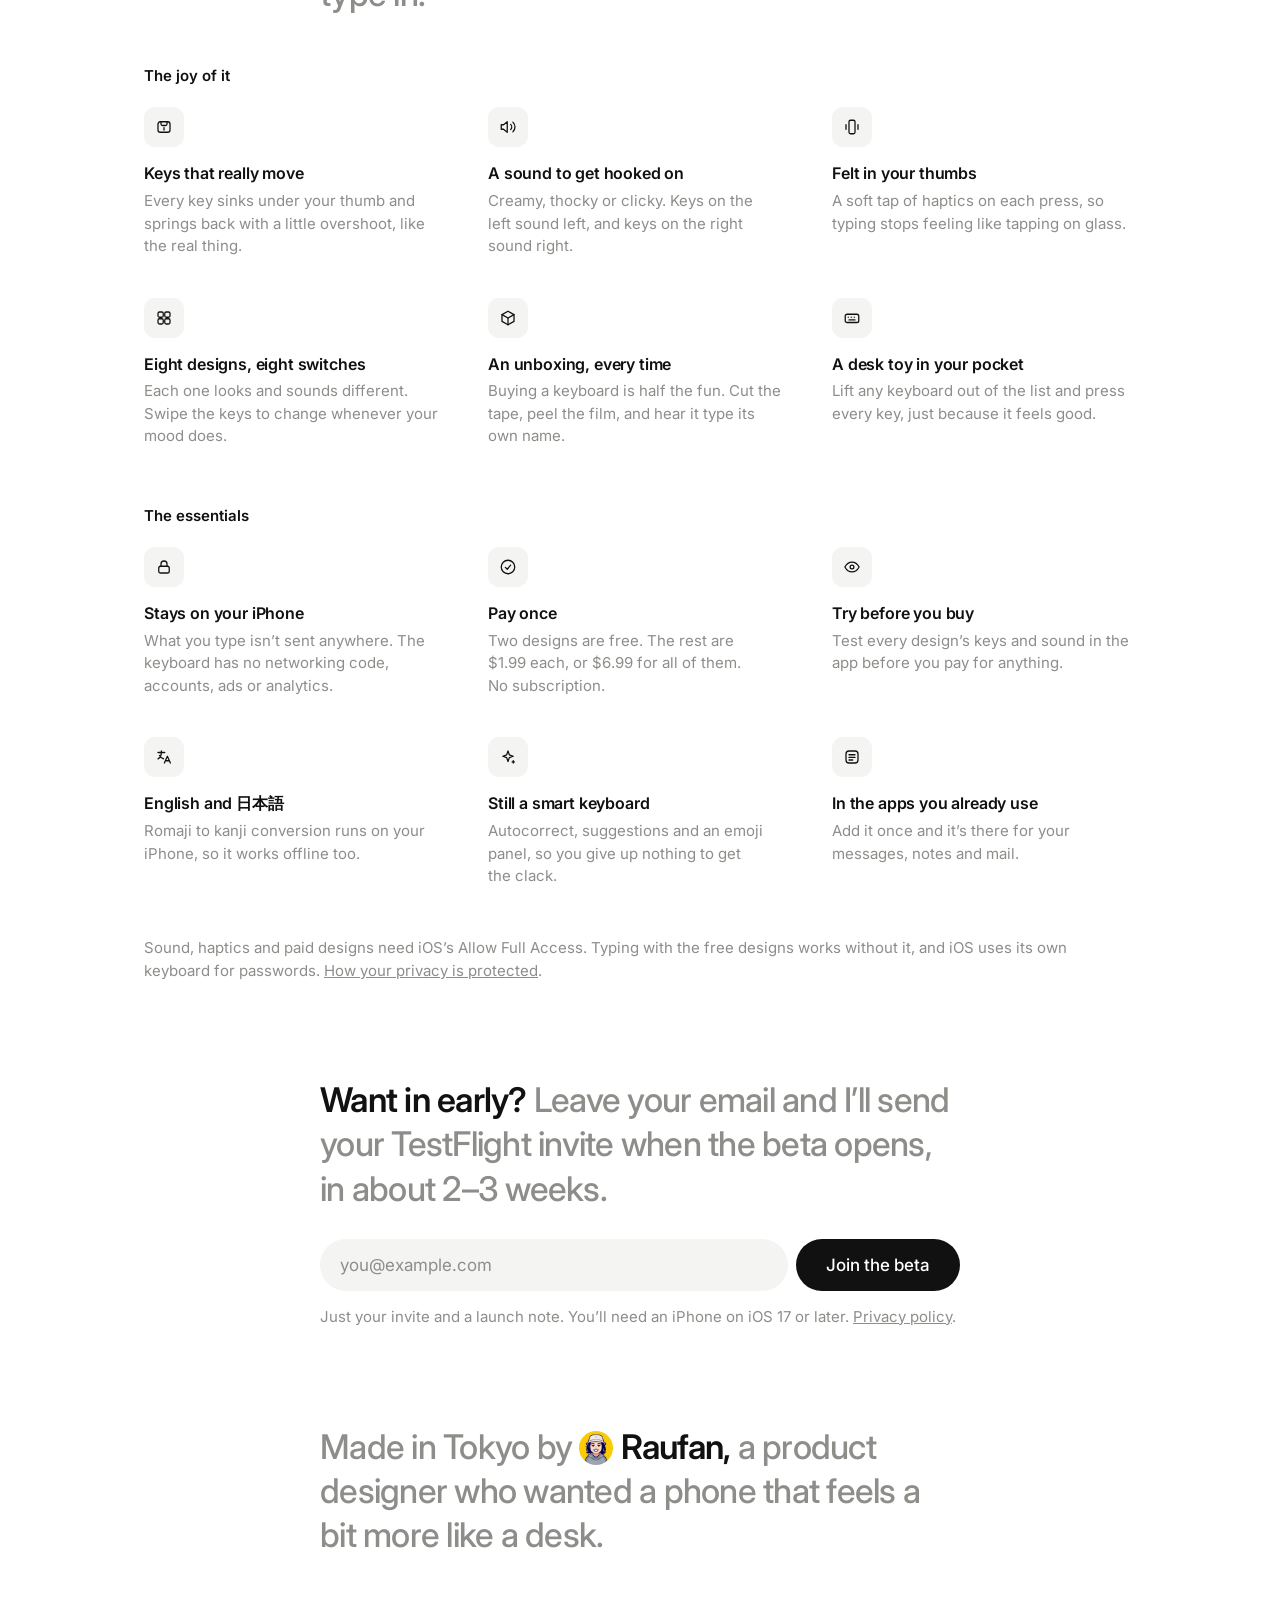
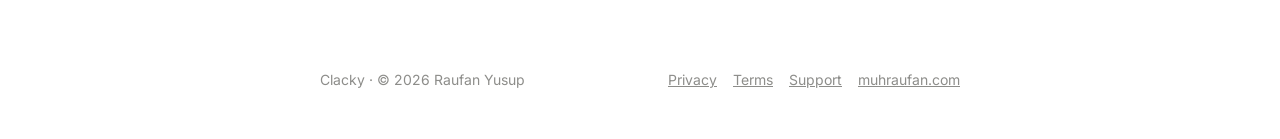
==== commit de0222ed: "Say the beta opens in about 2–3 weeks Co-Authored-By: Claude Opus 5.5 <noreply@anthropic.com>" ====
--- a/index.html
+++ b/index.html
@@ -133,7 +133,7 @@
       <span class="mark-say" id="markSay" aria-live="polite"></span>
     </div>
     <p class="say"><b>Clacky</b> is a mechanical keyboard for your iPhone. <b>Every key sinks, springs back and clacks.</b> Pick from eight designs, and <b>each one brings its own switch.</b></p>
-    <p class="when">The TestFlight beta opens in about 1–2 weeks, in English and 日本語.</p>
+    <p class="when">The TestFlight beta opens in about 2–3 weeks, in English and 日本語.</p>
     <div class="actions">
       <a class="pill big" href="#join">Join the beta</a>
       <a class="pill big soft" href="#play">Play with it</a>
@@ -176,7 +176,7 @@
   </section>
 
   <section class="text col" id="join" style="scroll-margin-top:64px">
-    <p class="say"><b>Want in early?</b> Leave your email and I’ll send your TestFlight invite when the beta opens, in about 1–2 weeks.</p>
+    <p class="say"><b>Want in early?</b> Leave your email and I’ll send your TestFlight invite when the beta opens, in about 2–3 weeks.</p>
     <form class="join" id="joinf" novalidate>
       <input type="email" name="email" placeholder="you@example.com" autocomplete="email" aria-label="Your email" required>
       <button class="pill" type="submit">Join the beta</button>
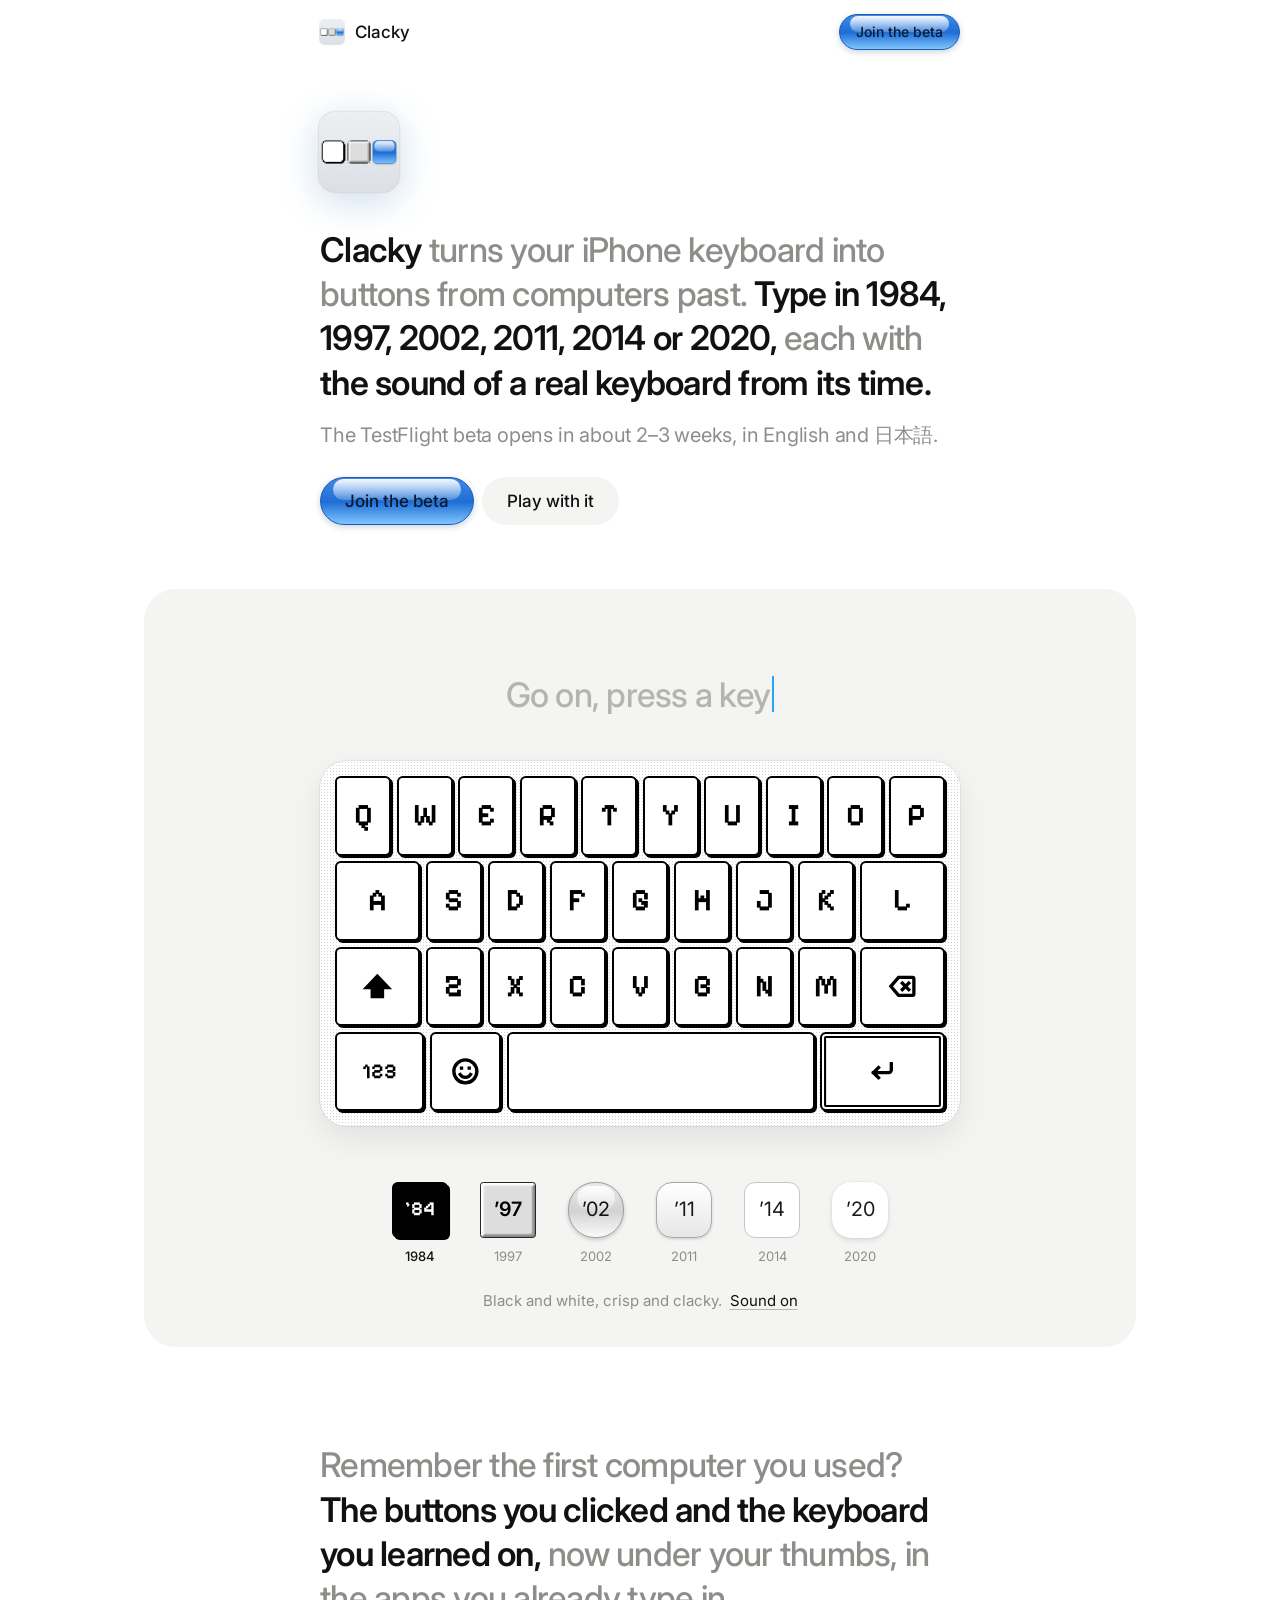
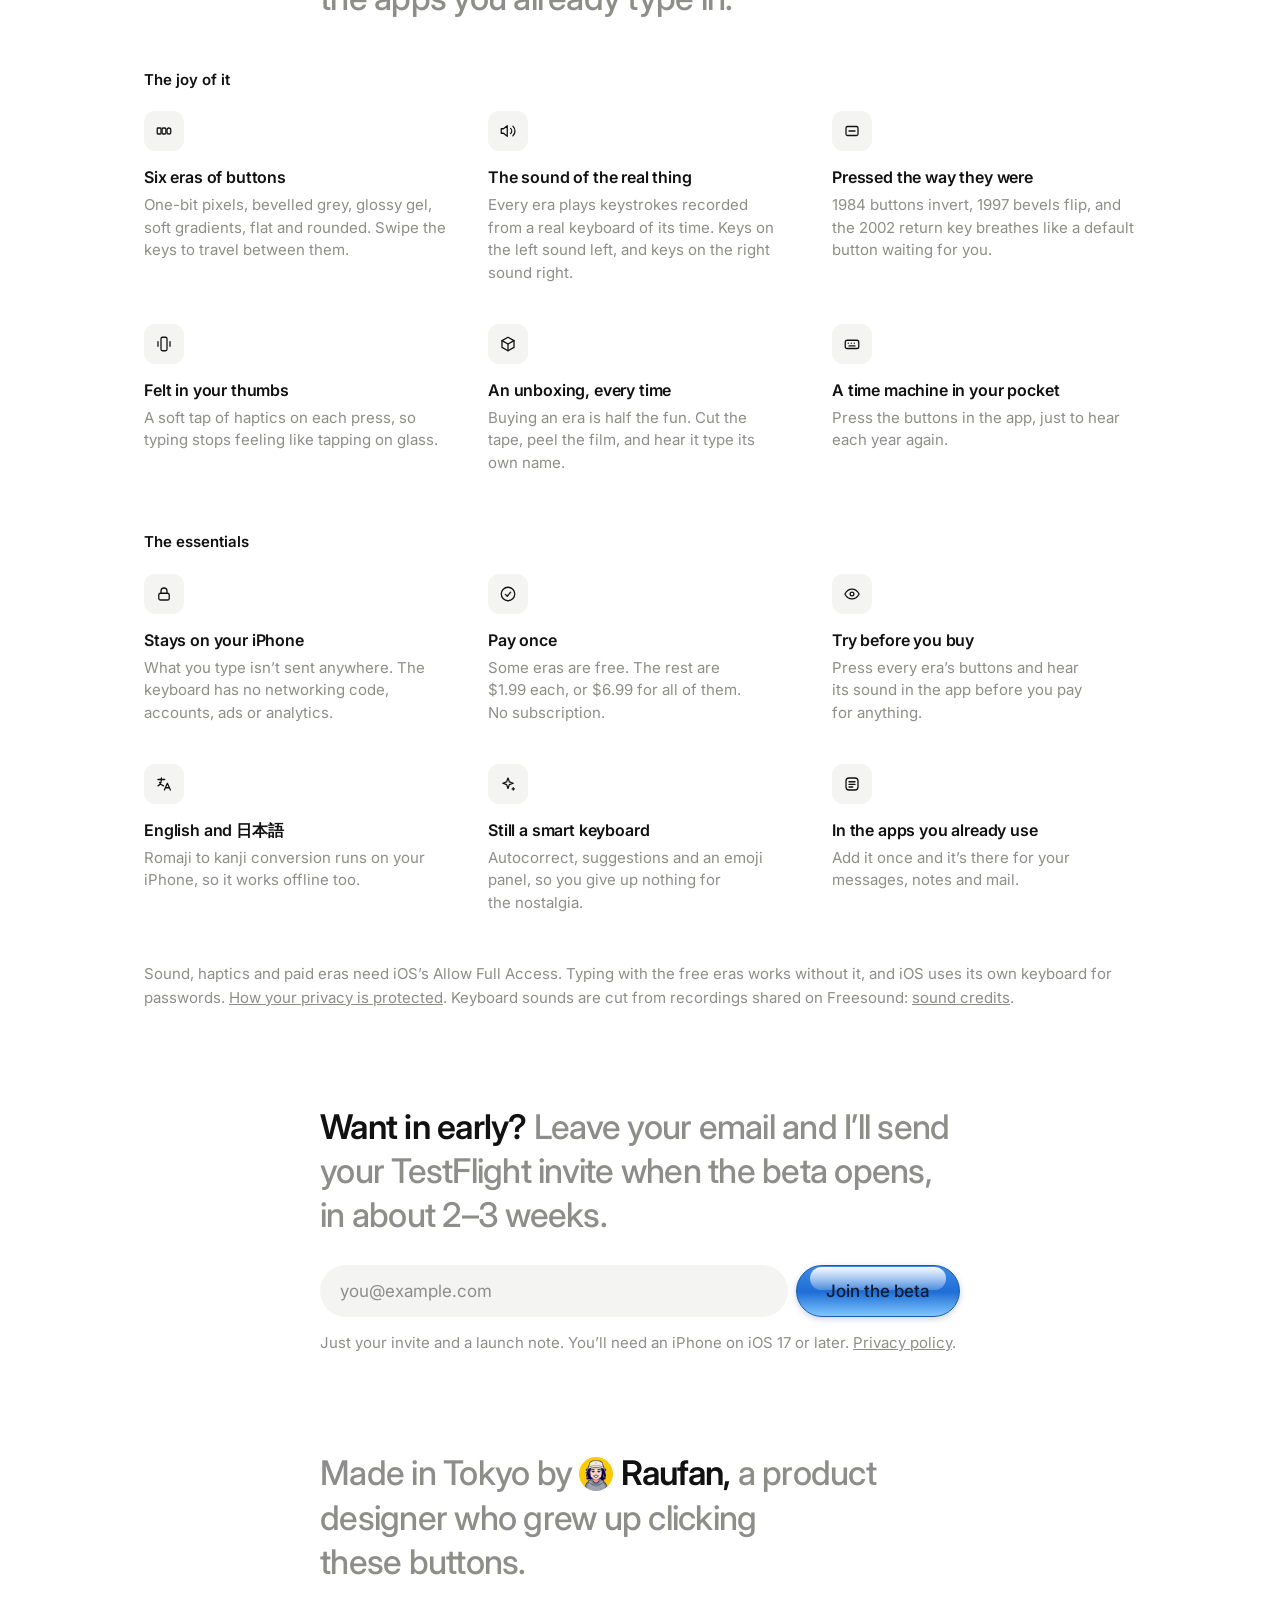
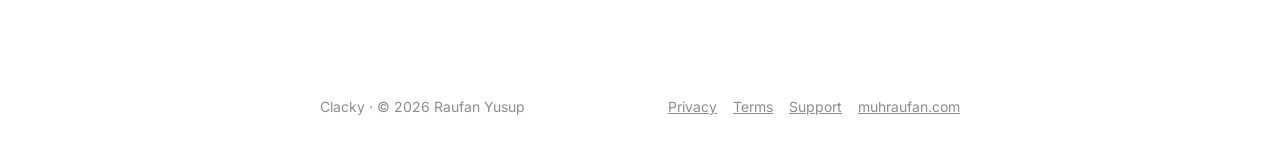
==== commit c7a0e34f: "Rework the site for six eras of computer buttons New copy, the new logo, a playground of all six era" ====
--- a/index.html
+++ b/index.html
@@ -3,13 +3,13 @@
 <head>
 <meta charset="utf-8">
 <meta name="viewport" content="width=device-width, initial-scale=1, viewport-fit=cover">
-<title>Clacky: a mechanical keyboard for your iPhone</title>
-<meta name="description" content="Clacky is a mechanical keyboard for your iPhone. Every key sinks, springs back and clacks. Join the TestFlight beta.">
+<title>Clacky: buttons from 1984 to 2020, as your iPhone keyboard</title>
+<meta name="description" content="Clacky turns your iPhone keyboard into computer buttons from 1984 to 2020, each with the sound of a real keyboard from its time. Join the TestFlight beta.">
 <meta name="theme-color" content="#ffffff">
 <link rel="icon" href="assets/favicon.svg" type="image/svg+xml">
 <link rel="preconnect" href="https://fonts.googleapis.com">
 <link rel="preconnect" href="https://fonts.gstatic.com" crossorigin>
-<link href="https://fonts.googleapis.com/css2?family=Inter:wght@400;500;600&display=swap" rel="stylesheet">
+<link href="https://fonts.googleapis.com/css2?family=Inter:wght@400;500;600&family=Pixelify+Sans:wght@600&display=swap" rel="stylesheet">
 <style>
 :root { --ink:#111; --quiet:#8d8d8a; --soft:#f4f4f2; --say:34px; }
 * { box-sizing:border-box; margin:0; }
@@ -23,11 +23,14 @@
 .brand { display:flex; align-items:center; gap:8px; font-weight:500; text-decoration:none; }
 .brand img { width:30px; height:30px; margin-left:-3px; }
 
-.pill { display:inline-flex; align-items:center; justify-content:center; border:0; border-radius:99px; background:var(--ink); color:#fff; font:inherit; text-decoration:none; cursor:pointer; transition:transform .12s ease, opacity .15s ease; white-space:nowrap; }
-.pill:active { transform:scale(.97); }
+/* The main buttons are 2002 gel, the same as the app's. */
+.pill { position:relative; isolation:isolate; display:inline-flex; align-items:center; justify-content:center; border:1px solid #1d5baf; border-radius:99px; background:linear-gradient(#3e8ae6, #1f6ed6 52%, #7fc6ff); color:#0b1a2e; font:inherit; font-weight:500; text-decoration:none; cursor:pointer; transition:transform .12s ease, opacity .15s ease; white-space:nowrap; box-shadow:0 2px 6px rgba(20,60,120,.22); }
+.pill::before { content:""; position:absolute; z-index:-1; left:8%; right:8%; top:1px; height:46%; border-radius:99px; background:linear-gradient(rgba(255,255,255,.95), rgba(255,255,255,.2)); }
+.pill:active { transform:translateY(1px); background:linear-gradient(#2c6fc4, #14509f 52%, #5aa8ee); }
 .pill.small { height:36px; padding:0 16px; font-size:14px; }
 .pill.big { height:48px; padding:0 24px; }
-.pill.soft { background:var(--soft); color:var(--ink); }
+.pill.soft { background:var(--soft); color:var(--ink); border-color:transparent; box-shadow:none; }
+.pill.soft::before { display:none; }
 
 .say { font-size:var(--say); line-height:1.3; font-weight:500; letter-spacing:-.022em; color:var(--quiet); text-wrap:pretty; }
 .say b { color:var(--ink); font-weight:600; }
@@ -54,24 +57,78 @@
 .typed .caret { width:2px; height:1.05em; margin-left:2px; margin-bottom:.14em; background:#2ba4f5; animation:blink 1.1s steps(2) infinite; flex:none; }
 @keyframes blink { 50% { opacity:0; } }
 
-.board-wrap { container-type:inline-size; width:min(640px, 100%); margin:44px auto 56px; perspective:1500px; }
-.board { --gap:.7cqw; padding:2.4cqw; border-radius:4.2cqw; background:var(--panel); display:flex; flex-direction:column; gap:var(--gap); transform:rotateX(16deg); box-shadow:inset 0 .25cqw 0 rgba(255,255,255,.35), 0 1.3cqw 0 var(--edge), 0 2.6cqw 3cqw rgba(0,0,0,.14), 0 7cqw 11cqw rgba(0,0,0,.09); touch-action:manipulation; user-select:none; -webkit-user-select:none; }
+.board-wrap { container-type:inline-size; width:min(640px, 100%); margin:44px auto 56px; }
+/* Each era's buttons, drawn the same way as the app draws them. */
+.board { --gap:.9cqw; padding:2.4cqw; border-radius:4.2cqw; display:flex; flex-direction:column; gap:var(--gap); box-shadow:0 0 0 1px rgba(0,0,0,.06), 0 2cqw 5cqw rgba(0,0,0,.08); touch-action:manipulation; user-select:none; -webkit-user-select:none; transition:background .3s ease; }
 .row { display:flex; gap:var(--gap); }
 .key { flex:var(--w,1) 1 0; min-width:0; height:12.4cqw; padding:0; border:0; background:none; cursor:pointer; color:inherit; font:inherit; -webkit-tap-highlight-color:transparent; touch-action:manipulation; outline:none; }
-.cap { position:relative; display:block; width:100%; height:100%; border-radius:1.9cqw; background:linear-gradient(var(--top) 0 14%, var(--mid) 55%, var(--bot) 90% 96.5%, var(--lip)); box-shadow:0 0 0 .08cqw var(--stroke), 0 .5cqw 0 var(--lip), 0 .9cqw 1.1cqw rgba(0,0,0,.24); transition:transform .15s cubic-bezier(.3,2,.5,1); }
-.cap::before { content:""; position:absolute; inset:13.5% 1.3cqw 14%; border-radius:1.9cqw; background:linear-gradient(var(--dt) 22%, var(--db)); }
-.cap b { position:absolute; inset:0 0 .25cqw; display:grid; place-items:center; font-weight:400; font-size:4.9cqw; line-height:1; color:var(--lg); }
+.cap { position:relative; isolation:isolate; display:block; width:100%; height:100%; color:#1a1a1a; }
+.cap b { position:absolute; z-index:3; inset:0; display:grid; place-items:center; font-weight:400; font-size:4.9cqw; line-height:1; }
 .cap b.small { font-size:3.3cqw; }
 .cap svg { width:4.8cqw; height:4.8cqw; fill:none; stroke:currentColor; stroke-width:1.7; stroke-linecap:round; stroke-linejoin:round; }
-.key.down .cap { transform:translateY(.46cqw); box-shadow:0 0 0 .08cqw var(--stroke), 0 .06cqw 0 var(--lip), 0 .15cqw .3cqw rgba(0,0,0,.28); transition:transform .035s ease-out; }
-.key.on .cap b { color:#2ba4f5; }
-
-.designs { display:flex; justify-content:center; flex-wrap:wrap; gap:16px 12px; }
+.down .cap { transition:none; }
+
+/* 1984: one-bit pixels. Pressed buttons invert. */
+[data-era="84"] .board { background:#fff radial-gradient(rgba(0,0,0,.17) .55px, transparent .7px) 0 0 / 3px 3px; }
+[data-era="84"] .cap { background:#fff; border:.32cqw solid #000; border-radius:.9cqw; box-shadow:.32cqw .32cqw 0 #000; color:#000; }
+[data-era="84"] .cap b { font-family:"Pixelify Sans", monospace; font-weight:600; }
+[data-era="84"] .cap svg { stroke-width:2.6; stroke-linecap:square; stroke-linejoin:miter; }
+[data-era="84"] .accent .cap { box-shadow:inset 0 0 0 .32cqw #fff, inset 0 0 0 .64cqw #000, .32cqw .32cqw 0 #000; }
+[data-era="84"] .down .cap { background:#000; color:#fff; }
+
+/* 1997: platinum grey with a two-step bevel. Pressed buttons darken and the bevel flips. */
+[data-era="97"] .board { background:#ddd; }
+[data-era="97"] .cap { background:#ddd; border:.22cqw solid #262626; border-radius:.5cqw; box-shadow:inset .26cqw .26cqw #fff, inset -.26cqw -.26cqw #888, inset .52cqw .52cqw #eee, inset -.52cqw -.52cqw #aaa; color:#000; }
+[data-era="97"] .cap b { font-weight:600; }
+[data-era="97"] .cap svg { stroke-width:2.3; }
+[data-era="97"] .mod .cap { background:#c9c9c9; }
+[data-era="97"] .accent .cap { box-shadow:inset .26cqw .26cqw #fff, inset -.26cqw -.26cqw #888, inset .52cqw .52cqw #eee, inset -.52cqw -.52cqw #aaa, 0 0 0 .45cqw #a8a8a8, 0 0 0 .67cqw #262626; }
+[data-era="97"] .down .cap { background:#6a6a6a; color:#fff; box-shadow:inset .26cqw .26cqw #444, inset -.26cqw -.26cqw #8e8e8e, inset .52cqw .52cqw #555, inset -.52cqw -.52cqw #7c7c7c; }
+
+/* 2002: glossy gel. The return key breathes like a default button. */
+[data-era="02"] .board { background:repeating-linear-gradient(#f4f4f4 0 1px, #e8e8e8 1px 2px); }
+[data-era="02"] .cap { border-radius:4.2cqw; border:.15cqw solid #9a9a9a; background:linear-gradient(#eaeaea, #d2d2d2 52%, #fbfbfb); box-shadow:0 .3cqw .7cqw rgba(0,0,0,.18); color:#111; }
+[data-era="02"] .cap::before { content:""; position:absolute; z-index:2; left:1.3cqw; right:1.3cqw; top:.4cqw; height:46%; border-radius:4cqw; background:linear-gradient(rgba(255,255,255,.95), rgba(255,255,255,.2)); }
+[data-era="02"] .mod .cap { border-color:#8a9099; background:linear-gradient(#d3d7dd, #b7bcc4 52%, #edf0f3); }
+[data-era="02"] .accent .cap { border-color:#1d5baf; background:linear-gradient(#3e8ae6, #1f6ed6 52%, #7fc6ff); color:#0b1a2e; }
+[data-era="02"] .accent .cap::after { content:""; position:absolute; z-index:1; inset:0; border-radius:inherit; background:linear-gradient(#74b6f7, #4c96ec 52%, #b0e2ff); animation:breathe 1.9s ease-in-out infinite alternate; }
+@keyframes breathe { from { opacity:0; } to { opacity:.85; } }
+[data-era="02"] .down .cap { transform:translateY(.15cqw); background:linear-gradient(#c4c4c4, #aeaeae 52%, #d9d9d9); box-shadow:none; }
+[data-era="02"] .mod.down .cap { background:linear-gradient(#a9afb8, #8f959f 52%, #c5cbd3); }
+[data-era="02"] .accent.down .cap { background:linear-gradient(#2c6fc4, #14509f 52%, #5aa8ee); }
+[data-era="02"] .down .cap::before { opacity:.7; }
+[data-era="02"] .down .cap::after { animation:none; opacity:0; }
+
+/* 2011: soft grey gradients. */
+[data-era="11"] .board { background:linear-gradient(#ececec, #d3d3d3); }
+[data-era="11"] .cap { border-radius:2.5cqw; border:.13cqw solid #a9a9a9; background:linear-gradient(#fff, #e6e6e6); box-shadow:inset 0 .13cqw rgba(255,255,255,.9), 0 .2cqw .45cqw rgba(0,0,0,.16); }
+[data-era="11"] .mod .cap { border-color:#9c9c9c; background:linear-gradient(#f2f2f2, #d6d6d6); }
+[data-era="11"] .accent .cap { border-color:#3f78c2; background:linear-gradient(#9cc9f7, #3a8be6); color:#0e1e33; box-shadow:inset 0 .13cqw rgba(255,255,255,.45), 0 .2cqw .45cqw rgba(0,0,0,.16); }
+[data-era="11"] .down .cap { transform:translateY(.15cqw); background:linear-gradient(#d8d8d8, #c8c8c8); box-shadow:none; }
+[data-era="11"] .accent.down .cap { background:linear-gradient(#6aa6e6, #2163c2); }
+
+/* 2014: flat. */
+[data-era="14"] .board { background:#ececec; }
+[data-era="14"] .cap { border-radius:1.7cqw; border:.1cqw solid #c6c6c6; background:#fff; }
+[data-era="14"] .mod .cap { border-color:#c2c2c2; background:#f1f1f1; }
+[data-era="14"] .accent .cap { border-color:#1f7be3; background:linear-gradient(#69b1fa, #1c86f5); color:#fff; }
+[data-era="14"] .down .cap { background:#e2e2e2; }
+[data-era="14"] .accent.down .cap { background:linear-gradient(#3d8ee8, #0f6bd6); }
+
+/* 2020: rounded, with a soft shadow and no outline. */
+[data-era="20"] .board { background:#f5f5f7; }
+[data-era="20"] .cap { border-radius:3cqw; background:#fff; box-shadow:0 0 0 .08cqw rgba(0,0,0,.05), 0 .3cqw .8cqw rgba(0,0,0,.12); }
+[data-era="20"] .mod .cap { background:#f3f3f3; }
+[data-era="20"] .accent .cap { background:linear-gradient(#2c8dff, #0a70ea); color:#fff; }
+[data-era="20"] .down .cap { transform:translateY(.15cqw); background:#e5e5e5; box-shadow:0 0 0 .08cqw rgba(0,0,0,.05); }
+[data-era="20"] .accent.down .cap { background:linear-gradient(#0a68d8, #0056c2); }
+
+/* Measured like the board, so a swatch's outlines and type match the keys above. */
+.designs { container-type:inline-size; width:min(640px, 100%); margin-inline:auto; display:flex; justify-content:center; flex-wrap:wrap; gap:16px 12px; }
 .design { width:76px; padding:0; border:0; background:none; font:inherit; color:var(--quiet); cursor:pointer; -webkit-tap-highlight-color:transparent; }
-.chip { --u:56px; position:relative; display:block; width:var(--u); height:var(--u); margin:0 auto 10px; border-radius:13px; background:linear-gradient(var(--top) 0 14%, var(--mid) 55%, var(--bot) 90% 96%, var(--lip)); box-shadow:0 0 0 .5px var(--stroke), 0 3px 0 var(--lip), 0 6px 9px rgba(0,0,0,.2); transition:transform .15s cubic-bezier(.3,2,.5,1), box-shadow .12s ease; }
-.chip::before { content:""; position:absolute; inset:7px; border-radius:10px; background:linear-gradient(var(--dt) 22%, var(--db)); }
-.chip i { position:absolute; inset:0; margin:auto; width:15px; height:15px; border-radius:50%; background:var(--dot); }
-.design[aria-pressed="true"] .chip { transform:translateY(3px); box-shadow:0 0 0 .5px var(--stroke), 0 .5px 0 var(--lip), 0 1px 2px rgba(0,0,0,.25); }
+/* A swatch is one of that era's own keys, labelled with its year. */
+.swatch { display:block; width:8.8cqw; height:8.8cqw; margin:0 auto 10px; }
+.swatch .cap b { font-size:3.1cqw; }
 .design small { display:block; font-size:13px; line-height:1.3; transition:color .15s; }
 .design[aria-pressed="true"] small { color:var(--ink); font-weight:500; }
 .design:focus-visible, .pill:focus-visible, input:focus-visible, .link:focus-visible { outline:2px solid #2ba4f5; outline-offset:3px; border-radius:14px; }
@@ -112,12 +169,12 @@
   .board-wrap { margin:32px auto 40px; }
   .key { height:15cqw; }
   .cap b { font-size:6cqw; } .cap b.small { font-size:4cqw; } .cap svg { width:5.6cqw; height:5.6cqw; }
-  .designs { display:grid; grid-template-columns:repeat(4,1fr); gap:16px 4px; } .design { width:auto; } .chip { --u:52px; }
+  .designs { display:grid; grid-template-columns:repeat(6,1fr); gap:16px 4px; } .design { width:auto; } .swatch { width:13cqw; height:13cqw; } .swatch .cap b { font-size:4.4cqw; }
   .feat { grid-template-columns:1fr; gap:28px; }
   section.text { padding-top:72px; }
   .join { flex-direction:column; } .join input { flex:none; } .join .pill { width:100%; }
 }
-@media (prefers-reduced-motion:reduce) { html { scroll-behavior:auto; } .typed .caret { animation:none; } }
+@media (prefers-reduced-motion:reduce) { html { scroll-behavior:auto; } .typed .caret, [data-era="02"] .accent .cap::after { animation:none; } }
 </style>
 </head>
 <body>
@@ -129,10 +186,10 @@
 <main id="top">
   <section class="hero col">
     <div class="mark-line">
-      <button class="mark" id="mark" type="button" aria-label="Press the Clacky key"><img src="assets/clacky-mark.png" alt="" width="96" height="96" draggable="false"></button>
+      <button class="mark" id="mark" type="button" aria-label="Press the Clacky key to hear the next era"><img src="assets/clacky-mark.png" alt="" width="96" height="96" draggable="false"></button>
       <span class="mark-say" id="markSay" aria-live="polite"></span>
     </div>
-    <p class="say"><b>Clacky</b> is a mechanical keyboard for your iPhone. <b>Every key sinks, springs back and clacks.</b> Pick from eight designs, and <b>each one brings its own switch.</b></p>
+    <p class="say"><b>Clacky</b> turns your iPhone keyboard into buttons from computers past. <b>Type in 1984, 1997, 2002, 2011, 2014 or 2020,</b> each with <b>the sound of a real keyboard from its time.</b></p>
     <p class="when">The TestFlight beta opens in about 2–3 weeks, in English and 日本語.</p>
     <div class="actions">
       <a class="pill big" href="#join">Join the beta</a>
@@ -140,38 +197,38 @@
     </div>
   </section>
 
-  <section class="play" id="play" aria-label="Try the keyboard">
+  <section class="play" id="play" aria-label="Try the eras">
     <div class="typed empty" id="typed" aria-live="off"><span class="text" id="text">Go on, press a key</span><span class="caret"></span></div>
-    <div class="board-wrap"><div class="board" id="board" aria-label="Playable keyboard"></div></div>
-    <div class="designs" id="designs" role="group" aria-label="Keyboard design"></div>
+    <div class="board-wrap" id="boardWrap" data-era="84"><div class="board" id="board" aria-label="Playable keyboard"></div></div>
+    <div class="designs" id="designs" role="group" aria-label="Era"></div>
     <p class="about"><span id="tagline"></span> <button class="link" id="mute" type="button">Sound on</button></p>
   </section>
 
   <section class="text col">
-    <p class="say">It’s the part of a keyboard people fall for. <b>The little travel, the spring and the sound,</b> now under your thumbs, in the apps you already type in.</p>
+    <p class="say">Remember the first computer you used? <b>The buttons you clicked and the keyboard you learned on,</b> now under your thumbs, in the apps you already type in.</p>
   </section>
 
   <section aria-label="Why Clacky">
     <div class="wide">
       <p class="feat-label">The joy of it</p>
       <ul class="feat">
-        <li><span class="feat-ic"><svg viewBox="0 0 24 24" aria-hidden="true"><rect x="4" y="5" width="16" height="14" rx="3"/><path d="M8 5v3a2 2 0 0 0 2 2h4a2 2 0 0 0 2-2V5"/><path d="M12 13v3"/></svg></span><b>Keys that really move</b><span>Every key sinks under your thumb and springs back with a little overshoot, like the real thing.</span></li>
-        <li><span class="feat-ic"><svg viewBox="0 0 24 24" aria-hidden="true"><path d="M11 5 6 9H3v6h3l5 4z"/><path d="M15.5 8.5a5 5 0 0 1 0 7"/><path d="M18.5 5.5a9 9 0 0 1 0 13"/></svg></span><b>A sound to get hooked on</b><span>Creamy, thocky or clicky. Keys on the left sound left, and keys on the right sound right.</span></li>
+        <li><span class="feat-ic"><svg viewBox="0 0 24 24" aria-hidden="true"><rect x="3" y="8" width="5" height="8" rx="1"/><rect x="9.5" y="8" width="5" height="8" rx="1.5"/><rect x="16" y="8" width="5" height="8" rx="2.5"/></svg></span><b>Six eras of buttons</b><span>One-bit pixels, bevelled grey, glossy gel, soft gradients, flat and rounded. Swipe the keys to travel between them.</span></li>
+        <li><span class="feat-ic"><svg viewBox="0 0 24 24" aria-hidden="true"><path d="M11 5 6 9H3v6h3l5 4z"/><path d="M15.5 8.5a5 5 0 0 1 0 7"/><path d="M18.5 5.5a9 9 0 0 1 0 13"/></svg></span><b>The sound of the real thing</b><span>Every era plays keystrokes recorded from a real keyboard of its time. Keys on the left sound left, and keys on the right sound right.</span></li>
+        <li><span class="feat-ic"><svg viewBox="0 0 24 24" aria-hidden="true"><rect x="4" y="6" width="16" height="12" rx="2"/><path d="M8 12h8"/></svg></span><b>Pressed the way they were</b><span>1984 buttons invert, 1997 bevels flip, and the 2002 return key breathes like a default button waiting for you.</span></li>
         <li><span class="feat-ic"><svg viewBox="0 0 24 24" aria-hidden="true"><rect x="8" y="3" width="8" height="18" rx="2"/><path d="M4 9v6"/><path d="M20 9v6"/></svg></span><b>Felt in your thumbs</b><span>A soft tap of haptics on each press, so typing stops feeling like tapping on glass.</span></li>
-        <li><span class="feat-ic"><svg viewBox="0 0 24 24" aria-hidden="true"><rect x="4" y="4" width="7" height="7" rx="2"/><rect x="13" y="4" width="7" height="7" rx="2"/><rect x="4" y="13" width="7" height="7" rx="2"/><rect x="13" y="13" width="7" height="7" rx="2"/></svg></span><b>Eight designs, eight switches</b><span>Each one looks and sounds different. Swipe the keys to change whenever your mood does.</span></li>
-        <li><span class="feat-ic"><svg viewBox="0 0 24 24" aria-hidden="true"><path d="m12 3 8 4.5v9L12 21l-8-4.5v-9z"/><path d="m4 7.5 8 4.5 8-4.5"/><path d="M12 12v9"/></svg></span><b>An unboxing, every time</b><span>Buying a keyboard is half the fun. Cut the tape, peel the film, and hear it type its own name.</span></li>
-        <li><span class="feat-ic"><svg viewBox="0 0 24 24" aria-hidden="true"><rect x="3" y="7" width="18" height="11" rx="2.5"/><path d="M7 11h.01M11 11h.01M15 11h.01M8 14.5h8"/></svg></span><b>A desk toy in your pocket</b><span>Lift any keyboard out of the list and press every key, just because it feels good.</span></li>
+        <li><span class="feat-ic"><svg viewBox="0 0 24 24" aria-hidden="true"><path d="m12 3 8 4.5v9L12 21l-8-4.5v-9z"/><path d="m4 7.5 8 4.5 8-4.5"/><path d="M12 12v9"/></svg></span><b>An unboxing, every time</b><span>Buying an era is half the fun. Cut the tape, peel the film, and hear it type its own name.</span></li>
+        <li><span class="feat-ic"><svg viewBox="0 0 24 24" aria-hidden="true"><rect x="3" y="7" width="18" height="11" rx="2.5"/><path d="M7 11h.01M11 11h.01M15 11h.01M8 14.5h8"/></svg></span><b>A time machine in your pocket</b><span>Press the buttons in the app, just to hear each year again.</span></li>
       </ul>
       <p class="feat-label">The essentials</p>
       <ul class="feat">
         <li><span class="feat-ic"><svg viewBox="0 0 24 24" aria-hidden="true"><rect x="5" y="11" width="14" height="9" rx="2.5"/><path d="M8 11V8a4 4 0 0 1 8 0v3"/></svg></span><b>Stays on your iPhone</b><span>What you type isn’t sent anywhere. The keyboard has no networking code, accounts, ads or analytics.</span></li>
-        <li><span class="feat-ic"><svg viewBox="0 0 24 24" aria-hidden="true"><circle cx="12" cy="12" r="9"/><path d="M8.5 12.5 11 15l4.5-5.5"/></svg></span><b>Pay once</b><span>Two designs are free. The rest are $1.99 each, or $6.99 for all of them. No subscription.</span></li>
-        <li><span class="feat-ic"><svg viewBox="0 0 24 24" aria-hidden="true"><path d="M2.5 12S6 5.5 12 5.5 21.5 12 21.5 12 18 18.5 12 18.5 2.5 12 2.5 12z"/><circle cx="12" cy="12" r="2.5"/></svg></span><b>Try before you buy</b><span>Test every design’s keys and sound in the app before you pay for anything.</span></li>
+        <li><span class="feat-ic"><svg viewBox="0 0 24 24" aria-hidden="true"><circle cx="12" cy="12" r="9"/><path d="M8.5 12.5 11 15l4.5-5.5"/></svg></span><b>Pay once</b><span>Some eras are free. The rest are $1.99 each, or $6.99 for all of them. No subscription.</span></li>
+        <li><span class="feat-ic"><svg viewBox="0 0 24 24" aria-hidden="true"><path d="M2.5 12S6 5.5 12 5.5 21.5 12 21.5 12 18 18.5 12 18.5 2.5 12 2.5 12z"/><circle cx="12" cy="12" r="2.5"/></svg></span><b>Try before you buy</b><span>Press every era’s buttons and hear its sound in the app before you pay for anything.</span></li>
         <li><span class="feat-ic"><svg viewBox="0 0 24 24" aria-hidden="true"><path d="M4 6h9M8.5 4v2c0 4-2 7-4.5 8.5M6 10c1 2 3 3.5 5.5 4.5"/><path d="m12.5 20 4-9 4 9M14 17h5"/></svg></span><b>English and 日本語</b><span>Romaji to kanji conversion runs on your iPhone, so it works offline too.</span></li>
-        <li><span class="feat-ic"><svg viewBox="0 0 24 24" aria-hidden="true"><path d="M12 4 13.8 9.2 19 11l-5.2 1.8L12 18l-1.8-5.2L5 11l5.2-1.8z"/><path d="M19 17v3M17.5 18.5h3"/></svg></span><b>Still a smart keyboard</b><span>Autocorrect, suggestions and an emoji panel, so you give up nothing to get the clack.</span></li>
+        <li><span class="feat-ic"><svg viewBox="0 0 24 24" aria-hidden="true"><path d="M12 4 13.8 9.2 19 11l-5.2 1.8L12 18l-1.8-5.2L5 11l5.2-1.8z"/><path d="M19 17v3M17.5 18.5h3"/></svg></span><b>Still a smart keyboard</b><span>Autocorrect, suggestions and an emoji panel, so you give up nothing for the nostalgia.</span></li>
         <li><span class="feat-ic"><svg viewBox="0 0 24 24" aria-hidden="true"><rect x="4" y="4" width="16" height="16" rx="4"/><path d="M8 9h8M8 12.5h8M8 16h5"/></svg></span><b>In the apps you already use</b><span>Add it once and it’s there for your messages, notes and mail.</span></li>
       </ul>
-      <p class="fine">Sound, haptics and paid designs need iOS’s Allow Full Access. Typing with the free designs works without it, and iOS uses its own keyboard for passwords. <a href="privacy/">How your privacy is protected</a>.</p>
+      <p class="fine">Sound, haptics and paid eras need iOS’s Allow Full Access. Typing with the free eras works without it, and iOS uses its own keyboard for passwords. <a href="privacy/">How your privacy is protected</a>. Keyboard sounds are cut from recordings shared on Freesound: <a href="support/#sounds">sound credits</a>.</p>
     </div>
   </section>
 
@@ -185,7 +242,7 @@
   </section>
 
   <section class="text col">
-    <p class="say">Made in Tokyo by <span class="avatar"><img src="assets/raufan.jpg" alt="" width="34" height="34"></span> <b>Raufan,</b> a product designer who wanted a phone that feels a bit more like a desk.</p>
+    <p class="say">Made in Tokyo by <span class="avatar"><img src="assets/raufan.jpg" alt="" width="34" height="34"></span> <b>Raufan,</b> a product designer who grew up clicking these buttons.</p>
   </section>
 </main>
 
@@ -195,112 +252,41 @@
 </div></footer>
 
 <script>
-/* ---- Designs: the same palettes as the app ---- */
-const cap = (top, mid, bot, lip, stroke, dt, db, lg) => ({ top, mid, bot, lip, stroke, dt, db, lg });
-const milkCap = cap('#FFFEFF','#F2F2F2','#E7E7E7','#C8C8C8','#C4C4C4','#F1F1F1','#FDFDFD','#4F4F4F');
-const THEMES = {
-  milk: { name:'Milk', line:'Creamy, soft and rounded', panel:'#E4E7EB', edge:'#C9CDD3', alpha:milkCap, mod:milkCap,
-    accent:cap('#4AB4FE','#47B3FF','#2BA4F5','#0094F1','#0A8BE0','#32A9F4','#44B1FD','#F2FBFF') },
-  retro: { name:'Retro', line:'Clicky, crisp and a little loud', panel:'#D9D2C2', edge:'#BFB7A5',
-    alpha:cap('#F6F0E1','#E9E2D0','#DAD2BE','#B5AC96','#B0A791','#E5DECB','#F3EDDD','#45402F'),
-    mod:cap('#BDB5A3','#AEA693','#A09884','#7E7663','#7F7764','#A9A18E','#B9B19E','#2F2B20'),
-    accent:cap('#E9694A','#E05C3D','#CF4E30','#A93A20','#A63A21','#D95536','#E7674A','#FFF3E8') },
-  midnight: { name:'Midnight', line:'Thocky, deep and low', panel:'#17181C', edge:'#050506',
-    alpha:cap('#4A4D56','#363941','#2A2C33','#141519','#0E0F12','#2E3037','#3D4048','#E9E9ED'),
-    mod:cap('#3A3C44','#2A2C32','#212227','#0F1013','#0B0C0E','#24262B','#31333A','#A9ABB3'),
-    accent:cap('#FFB85C','#F6A63E','#E8932A','#B56A12','#A86212','#EE9C32','#FBB04E','#2B1B05') },
-  matcha: { name:'Matcha', line:'Poppy, bright and bouncy', panel:'#DCE3D3', edge:'#C0C9B5',
-    alpha:cap('#FBFDF7','#F0F3E9','#E3E8DA','#BFC8B1','#BAC3AC','#ECF0E4','#FAFCF5','#46523A'),
-    mod:cap('#C4D6A9','#B5C997','#A6BC87','#83996A','#84996B','#AFC391','#C1D3A6','#2F3C21'),
-    accent:cap('#6E9A4D','#5F8C40','#527D35','#3B6023','#3B5F24','#5A8739','#6C984B','#F5FBEC') },
-  blush: { name:'Blush', line:'Silky, soft and warm', panel:'#EADBD6', edge:'#CFBEB8',
-    alpha:cap('#FBF5EC','#F2E9DD','#E6DACC','#C9B9AB','#C4B3A5','#EFE5D8','#F9F2E9','#5A4149'),
-    mod:cap('#CFA3AD','#C2939E','#B5848F','#926570','#93666F','#BF8F9B','#CCA0AA','#3F2A32'),
-    accent:cap('#7A4A5C','#6C3F50','#5F3545','#44232F','#452430','#663A4B','#754759','#FBEFEA') },
-  neon: { name:'Neon', line:'Snappy, sharp and bright', panel:'#171330', edge:'#07051A',
-    alpha:cap('#3A3366','#2B2550','#211C40','#0F0C22','#0B0919','#26204A','#322B5C','#63F5D2'),
-    mod:cap('#6E4DF0','#5C3CDC','#4C2FC4','#2F1B8C','#2C1985','#5535D0','#6547E6','#F1EEFF'),
-    accent:cap('#FF6A9E','#FB4F8B','#EC3B78','#B01F52','#A81D4E','#F24482','#FF5E94','#2A0716') },
-  lunchbox: { name:'Lunchbox', line:'Bubbly, light and cheerful', panel:'#F4E7C5', edge:'#D8CBA8',
-    alpha:cap('#FFFDF6','#F8F4E8','#EEE8D8','#CFC8B4','#CAC3AF','#F4EFE2','#FDFAF1','#566A70'),
-    mod:cap('#B7E3D8','#A6D8CB','#95CCBE','#6FA99A','#70A99B','#A0D3C6','#B0DED2','#2F5249'),
-    accent:cap('#F8A18D','#F4907A','#EA7F68','#BE5A45','#B85843','#EF8A73','#F79A85','#4A1C11') },
-  ronin: { name:'Ronin', line:'Heavy, dark and deliberate', panel:'#12141C', edge:'#04050A',
-    alpha:cap('#34405F','#26314D','#1D263E','#0D1220','#0A0E19','#212B46','#2C3755','#EADCB2'),
-    mod:cap('#3A3A40','#2C2C31','#222226','#101012','#0C0C0E','#28282D','#333338','#BDB291'),
-    accent:cap('#D9533F','#C84632','#B63A28','#83261A','#7D2418','#BF3F2D','#D14C39','#FFF1DE') },
+/* ---- Eras: the same six as the app ---- */
+const ERAS = {
+  '84': { name:'1984', sw:'Crisp', line:'Black and white, crisp and clacky' },
+  '97': { name:'1997', sw:'Cushioned', line:'Grey, bevelled and softly cushioned' },
+  '02': { name:'2002', sw:'Quiet', line:'Glossy, clear and quiet' },
+  '11': { name:'2011', sw:'Thin', line:'Soft gradients, slim and crisp' },
+  '14': { name:'2014', sw:'Slim', line:'Flat, light and tidy' },
+  '20': { name:'2020', sw:'Firm', line:'Rounded, bright and firm' },
 };
-const setCap = (el, c) => { for (const k in c) el.style.setProperty('--' + k, c[k]); };
-
-/* ---- Sound: the app's switch recipes, rendered with Web Audio ---- */
-const m = (f, d, g) => [f, d, g];
-const SWITCHES = {
-  milk: { modes:[m(290,.016,.8),m(540,.013,1),m(980,.009,.75),m(1650,.006,.42),m(2700,.0035,.22),m(4200,.002,.1)], tone:5200, contact:.05, click:0, spring:0, room:.2, travel:.0075 },
-  midnight: { modes:[m(170,.02,.55),m(290,.017,.95),m(460,.013,.9),m(820,.008,.62),m(1450,.0045,.32),m(2500,.0025,.12)], tone:3400, contact:.04, click:0, spring:0, room:.28, travel:.009 },
-  retro: { modes:[m(420,.01,.5),m(830,.008,.62),m(1500,.006,.62),m(2600,.0045,.5),m(4100,.003,.36),m(6000,.002,.2)], tone:9500, contact:.05, click:.8, spring:.016, room:.16, travel:.0105 },
-  blush: { modes:[m(330,.015,.75),m(610,.012,1),m(1090,.008,.62),m(1800,.005,.3),m(2900,.003,.14),m(4400,.0018,.06)], tone:4400, contact:.035, click:0, spring:0, room:.24, travel:.0085 },
-  neon: { modes:[m(560,.008,.55),m(1050,.007,.85),m(1800,.0055,.8),m(3000,.004,.55),m(4700,.0026,.34),m(6600,.0016,.18)], tone:10000, contact:.06, click:.28, spring:.006, room:.12, travel:.0055 },
-  lunchbox: { modes:[m(610,.013,.8),m(1040,.011,1),m(1680,.007,.62),m(2500,.0042,.3),m(3800,.0026,.14),m(5600,.0016,.06)], tone:6400, contact:.04, click:0, spring:0, room:.22, travel:.006 },
-  ronin: { modes:[m(150,.022,.5),m(245,.02,1),m(410,.015,.86),m(720,.009,.5),m(1280,.005,.24),m(2200,.0028,.09)], tone:3000, contact:.045, click:0, spring:0, room:.32, travel:.0105 },
-  matcha: { modes:[m(480,.011,.7),m(860,.01,1),m(1420,.007,.82),m(2300,.0045,.46),m(3600,.0028,.22),m(5400,.0018,.1)], tone:7200, contact:.05, click:0, spring:.004, room:.18, travel:.0065 },
-};
-const SR = 44100;
-function renderSound(p, kind, seed) {
-  let s = seed * 2654435761 >>> 0 || 1;
-  const rnd = (lo, hi) => { s = s + 0x6D2B79F5 | 0; let t = Math.imul(s ^ s >>> 15, 1 | s); t = t + Math.imul(t ^ t >>> 7, 61 | t) ^ t; return lo + ((t ^ t >>> 14) >>> 0) / 4294967296 * (hi - lo); };
-  const out = new Float64Array(Math.floor(SR * .15));
-  const strike = (time, modes, scale, decay, level) => {
-    const start = Math.floor(time * SR), bl = Math.floor(.0011 * SR);
-    const burst = Array.from({ length: bl }, (_, i) => rnd(-1, 1) * Math.exp(-i / (.00035 * SR)));
-    for (const [f0, d, g] of modes) {
-      const f = f0 * scale * rnd(.97, 1.03); if (f >= SR * .45) continue;
-      const gain = g * rnd(.85, 1.15) * level, w = 2 * Math.PI * f / SR, r = Math.exp(-1 / (d * decay * SR));
-      const a1 = 2 * r * Math.cos(w), a2 = -r * r, input = Math.sin(w) * gain;
-      let y1 = 0, y2 = 0;
-      for (let i = start; i < out.length; i++) { const o = i - start; const y = (o < bl ? burst[o] * input : 0) + a1 * y1 + a2 * y2; y2 = y1; y1 = y; out[i] += y; }
-    }
-  };
-  const contact = lvl => { let prev = 0; for (let i = 0; i < .006 * SR; i++) { const w = rnd(-1, 1); out[i] += (w - prev) * lvl * 2 * Math.exp(-i / (.0012 * SR)); prev = w; } };
-  const spring = (time, lvl) => { if (!lvl) return; const st = Math.floor(time * SR), f = 5100 * rnd(.96, 1.04); for (let i = st; i < out.length; i++) { const t = (i - st) / SR; out[i] += Math.sin(2 * Math.PI * f * t) * Math.exp(-t / .024) * lvl * 4; } };
-  const bottom = p.travel * rnd(.88, 1.12);
-  if (kind === 'down') {
-    contact(p.contact);
-    if (p.click) strike(bottom * .45, [m(3100,.0014,1),m(4700,.001,.8),m(6400,.0008,.45)], 1, 1, p.click);
-    strike(bottom, p.modes, 1, 1, 1); spring(bottom, p.spring);
-  } else if (kind === 'up') {
-    strike(.001, p.modes, 1.34, .62, 1); spring(.001, p.spring * 1.4);
-  } else if (kind === 'space') {
-    contact(p.contact); strike(bottom, p.modes, .84, 1.3, 1);
-    const wire = [m(1900,.003,1),m(3100,.002,.7)];
-    strike(bottom + .009, wire, 1, 1, .11); strike(bottom + .018, wire, 1.08, 1, .06);
-  } else {
-    contact(p.contact); strike(bottom, p.modes, .88, 1.16, 1);
-  }
-  const lc = 1 - Math.exp(-2 * Math.PI * p.tone / SR), dc = 1 - Math.exp(-2 * Math.PI * 70 / SR);
-  let low = 0, dcv = 0;
-  for (let i = 0; i < out.length; i++) { low += lc * (out[i] - low); dcv += dc * (low - dcv); out[i] = low - dcv; }
-  const dry = out.slice();
-  for (const [delay, g] of [[.0031,.6],[.0053,-.42],[.0087,.34],[.0131,-.24],[.0197,.16],[.0283,.1]]) {
-    const o = Math.floor(delay * SR); for (let i = o; i < out.length; i++) out[i] += dry[i - o] * g * p.room * 2;
-  }
-  const target = { down:.72, up:.24, space:.8, mod:.66 }[kind];
-  let peak = 1e-4; for (const v of out) peak = Math.max(peak, Math.abs(v));
-  const res = new Float32Array(out.length), last = out.length - 1;
-  for (let i = 0; i < out.length; i++) res[i] = Math.tanh(out[i] / peak * target * 1.15) * Math.min(1, (last - i) / (SR * .012));
-  return res;
-}
+// Listed explicitly: number-like keys would otherwise be put in numeric order.
+const ORDER = ['84', '97', '02', '11', '14', '20'];
+
+/* ---- Sound: the app's recorded keystrokes. One file per era: six presses, a release, space, then a modifier. ---- */
+const SPANS = {"84":[[0,2684],[2748,3608],[6420,5292],[11776,2508],[14348,4488],[18900,3872],[22836,3969],[26869,2288],[29221,3608]],"97":[[0,3388],[3452,5292],[8808,4488],[13360,3388],[16812,3652],[20528,5292],[25884,3969],[29917,4136],[34117,4180]],"02":[[0,4840],[4904,5292],[10260,3212],[13536,4400],[18000,4620],[22684,5016],[27764,2024],[29852,4444],[34360,5733]],"11":[[0,3168],[3232,5292],[8588,4752],[13404,3608],[17076,2508],[19648,2772],[22484,1760],[24308,4004],[28376,3740]],"14":[[0,1716],[1780,2552],[4396,1496],[5956,5292],[11312,5292],[16668,5292],[22024,3256],[25344,7056],[32464,5280]],"20":[[0,5292],[5356,2464],[7884,2288],[10236,4532],[14832,2948],[17844,2332],[20240,2772],[23076,4048],[27188,5733]]};
 let audio, muted = false, variant = 0;
-const banks = {};
-function bank(id) {
-  if (banks[id] || !audio) return banks[id];
-  const buf = d => { const b = audio.createBuffer(1, d.length, SR); b.copyToChannel(d, 0); return b; };
-  const p = SWITCHES[id];
-  return banks[id] = { down:[1,2,3,4,5,6].map(i => buf(renderSound(p, 'down', i))), up:buf(renderSound(p, 'up', 21)), space:buf(renderSound(p, 'space', 31)), mod:buf(renderSound(p, 'mod', 41)) };
-}
-function wake() { if (!audio) { const C = window.AudioContext || window.webkitAudioContext; if (C) audio = new C(); } if (audio && audio.state === 'suspended') audio.resume(); }
+const banks = {}, loading = {};
+function load(id) {
+  if (!audio || banks[id] || loading[id]) return;
+  loading[id] = fetch(`assets/sounds/era${id}.wav`).then(r => r.arrayBuffer()).then(d => audio.decodeAudioData(d)).then(buf => {
+    const data = buf.getChannelData(0), part = ([start, length]) => {
+      const b = audio.createBuffer(1, length, buf.sampleRate); b.copyToChannel(data.subarray(start, start + length), 0); return b;
+    };
+    const s = SPANS[id].map(part);
+    banks[id] = { down:s.slice(0, 6), up:s[6], space:s[7], mod:s[8] };
+  }).catch(() => { delete loading[id]; });
+}
+function wake() {
+  if (!audio) { const C = window.AudioContext || window.webkitAudioContext; if (C) audio = new C(); }
+  if (audio && audio.state === 'suspended') audio.resume();
+  load(theme);
+}
 function sound(kind, pan = 0, id = theme) {
   if (muted || !audio) return;
-  const b = bank(id), src = audio.createBufferSource();
+  const b = banks[id]; if (!b) { load(id); return; }
+  const src = audio.createBufferSource();
   if (kind === 'down') { variant = (variant + 1) % b.down.length; src.buffer = b.down[variant]; } else src.buffer = b[kind];
   const out = audio.createStereoPanner ? audio.createStereoPanner() : null;
   if (out) { out.pan.value = pan; src.connect(out).connect(audio.destination); } else src.connect(audio.destination);
@@ -319,7 +305,7 @@
 const FACES = ['😀','😎','🥹','🤌','🔥','🫶','✨','🎹'];
 const $ = id => document.getElementById(id);
 const board = $('board'), typedEl = $('typed'), textEl = $('text');
-let theme = 'milk', shift = true, numbers = false, typed = '';
+let theme = '84', shift = true, numbers = false, typed = '';
 const motion = !matchMedia('(prefers-reduced-motion: reduce)').matches;
 
 const spec = (id, label, kind, w) => ({ id, label, kind, w });
@@ -343,7 +329,7 @@
       b.setAttribute('aria-label', { ' ':'space', del:'delete', ret:'return', shift:'shift', face:'emoji', mode:'switch layout' }[k.id] || k.id);
       const small = k.id === 'mode' ? ' class="small"' : '';
       b.innerHTML = `<span class="cap"><b${small}>${k.label}</b></span>`;
-      b._kind = k.kind; setCap(b, THEMES[theme][k.kind]);
+      b.classList.add(k.kind);
       rowEl.append(b); if (k.id) keyEls.set(k.id, b);
     }
     board.append(rowEl);
@@ -410,44 +396,44 @@
 addEventListener('keyup', e => { const el = physical.get(e.code); if (el) { physical.delete(e.code); lift(el); } });
 addEventListener('blur', () => { for (const el of physical.values()) el.classList.remove('down'); physical.clear(); });
 
-/* ---- Picking a design: a wave rolls across the caps ---- */
-const designs = $('designs'), tagline = $('tagline');
-function setBoard(t) { board.style.setProperty('--panel', t.panel); board.style.setProperty('--edge', t.edge); }
+/* ---- Picking an era: the board changes, then a ripple of presses rolls across it ---- */
+const designs = $('designs'), tagline = $('tagline'), boardWrap = $('boardWrap');
 function pick(id, animate = true) {
   if (id === theme && animate) return;
-  theme = id; const t = THEMES[id];
+  theme = id; const t = ERAS[id];
   tagline.textContent = t.line + '.';
-  [...designs.children].forEach(b => b.setAttribute('aria-pressed', b.dataset.id === id));
-  setBoard(t);
-  const b = board.getBoundingClientRect();
-  for (const el of board.querySelectorAll('.key')) {
-    const c = t[el._kind];
-    if (!animate || !motion) { setCap(el, c); continue; }
-    const r = el.getBoundingClientRect(), delay = (r.left - b.left) / b.width * 320 + (r.top - b.top) / b.height * 60;
-    setTimeout(() => { el.classList.add('down'); setTimeout(() => { setCap(el, c); el.classList.remove('down'); }, 55); }, delay);
+  boardWrap.dataset.era = id;
+  [...designs.children].forEach(b => { const on = b.dataset.id === id; b.setAttribute('aria-pressed', on); b.firstChild.classList.toggle('down', on); });
+  if (audio) load(id);
+  if (!animate) return;
+  wake();
+  if (motion) {
+    const b = board.getBoundingClientRect();
+    for (const el of board.querySelectorAll('.key')) {
+      const r = el.getBoundingClientRect(), delay = (r.left - b.left) / b.width * 320 + (r.top - b.top) / b.height * 60;
+      setTimeout(() => { el.classList.add('down'); setTimeout(() => el.classList.remove('down'), 70); }, delay);
+    }
   }
-  if (animate) { wake(); [0, 70, 150, 215].forEach((d, i) => setTimeout(() => sound(i === 3 ? 'space' : 'down', i * .2 - .3, id), d)); }
-}
-for (const [id, t] of Object.entries(THEMES)) {
+  [0, 90, 180, 260].forEach((d, i) => setTimeout(() => sound(i === 3 ? 'space' : 'down', i * .2 - .3, id), d + 60));
+}
+for (const id of ORDER) {
   const b = document.createElement('button');
-  b.className = 'design'; b.type = 'button'; b.dataset.id = id; b.setAttribute('aria-pressed', 'false');
-  b.innerHTML = `<span class="chip"><i></i></span><small>${t.name}</small>`;
-  const chip = b.firstChild; setCap(chip, t.alpha); chip.style.setProperty('--dot', t.accent.mid);
+  b.className = 'design'; b.type = 'button'; b.dataset.id = id; b.dataset.era = id; b.setAttribute('aria-pressed', 'false'); b.setAttribute('aria-label', ERAS[id].name);
+  b.innerHTML = `<span class="swatch"><span class="cap"><b>\u2019${id}</b></span></span><small>${ERAS[id].name}</small>`;
   b.addEventListener('click', () => pick(id));
   designs.append(b);
 }
 $('mute').addEventListener('click', e => { muted = !muted; e.target.textContent = muted ? 'Sound off' : 'Sound on'; if (!muted) { wake(); sound('down'); } });
 
-/* ---- The logo is a key: each press tries the next switch ---- */
-const SWITCH_NAMES = { milk:'Creamy', retro:'Clicky', midnight:'Thock', matcha:'Poppy', blush:'Silky', neon:'Snappy', lunchbox:'Bubbly', ronin:'Heavy' };
+/* ---- The logo is a key: each press steps to the next era ---- */
 const mark = $('mark'), markSay = $('markSay');
 let markNext = 1, markTimer;
 function markPress() {
-  const id = Object.keys(THEMES)[markNext % 8];
+  const id = ORDER[markNext % ORDER.length];
   markNext++;
-  wake(); sound('down', 0, id);
-  pick(id, false);
-  markSay.innerHTML = `<b>${SWITCH_NAMES[id]}</b> · ${THEMES[id].name}`;
+  wake(); load(id);
+  pick(id, false); sound('down', 0, id);
+  markSay.innerHTML = `<b>${ERAS[id].name}</b> · ${ERAS[id].sw}`;
   markSay.classList.add('on');
   clearTimeout(markTimer); markTimer = setTimeout(() => markSay.classList.remove('on'), 1800);
 }
@@ -483,7 +469,8 @@
   }
 });
 
-setBoard(THEMES.milk); build(); pick('milk', false);
+build(); pick('84', false);
 </script>
+<!-- Cloudflare Web Analytics --><script type='module' src='https://static.cloudflareinsights.com/beacon.min.js' data-cf-beacon='{"token": "dd0ef521e45e41a5b3a29d6a961d06ef"}'></script><!-- End Cloudflare Web Analytics -->
 </body>
 </html>
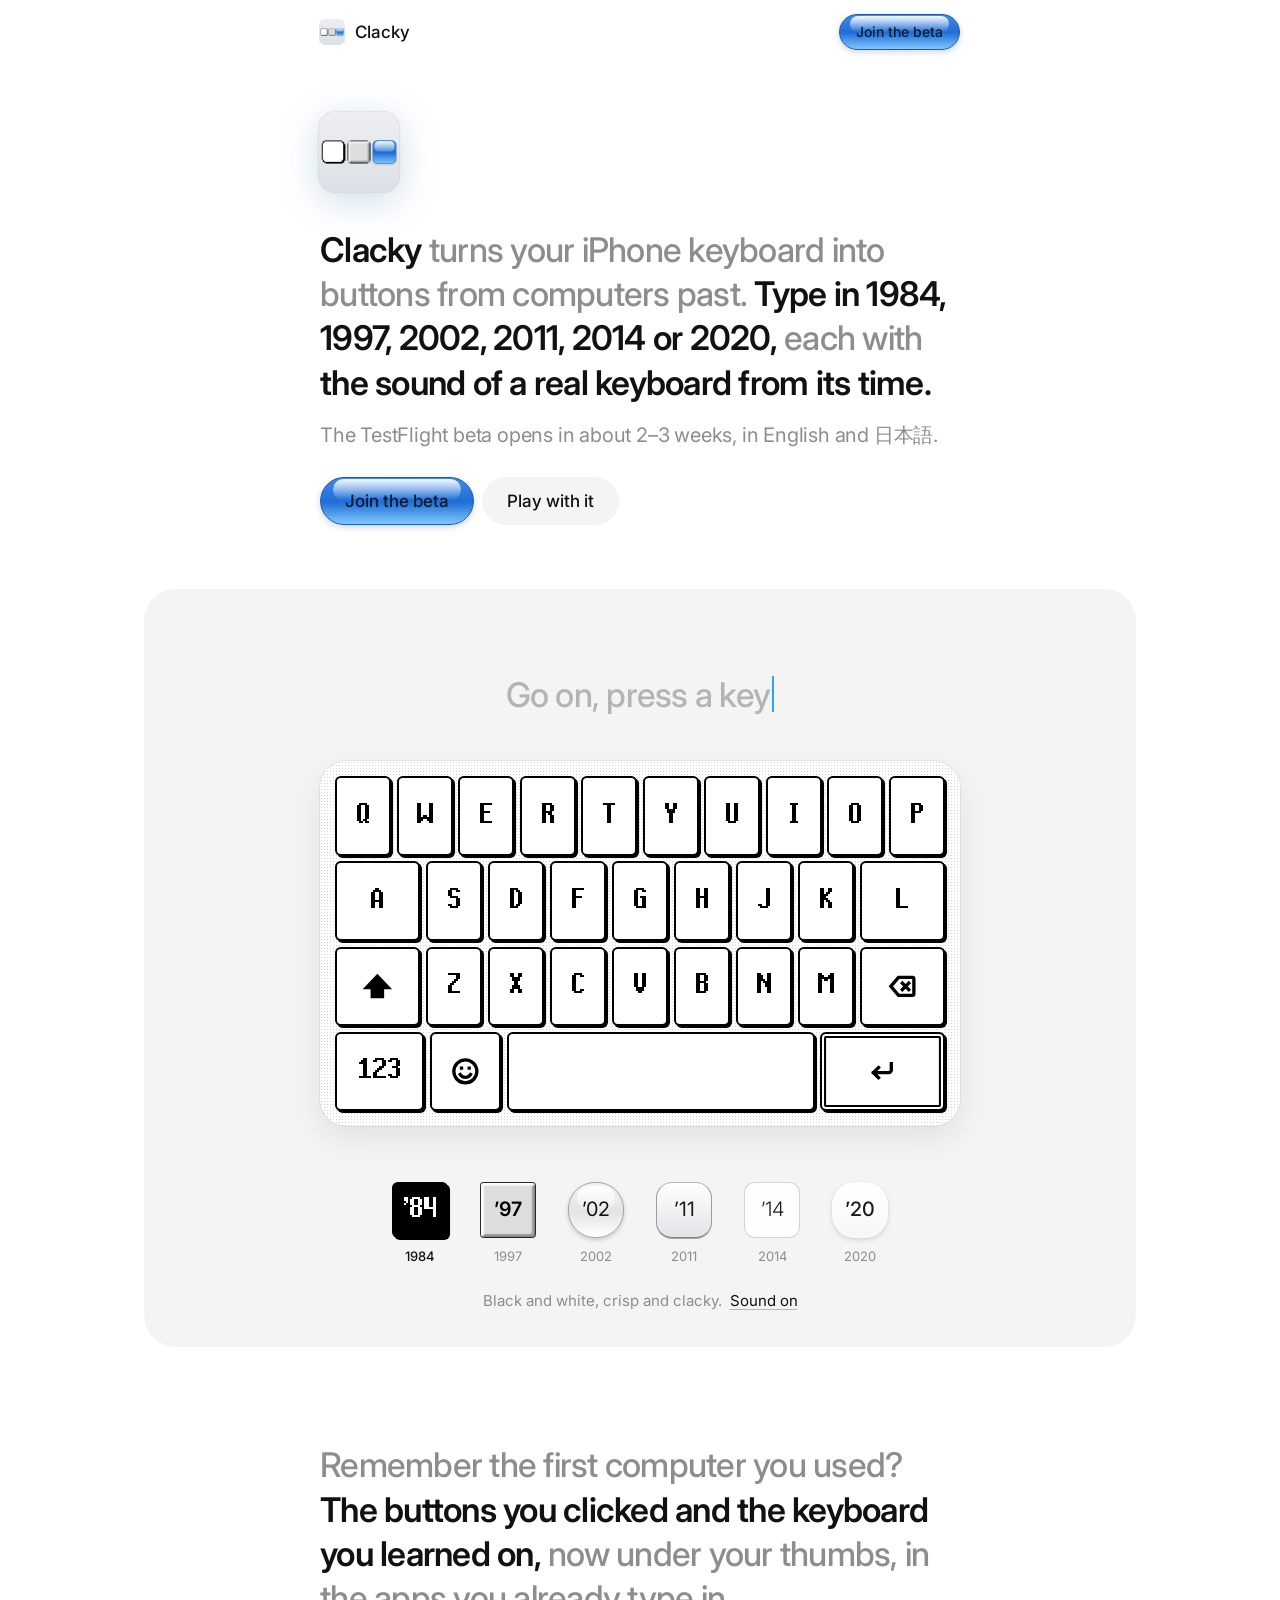
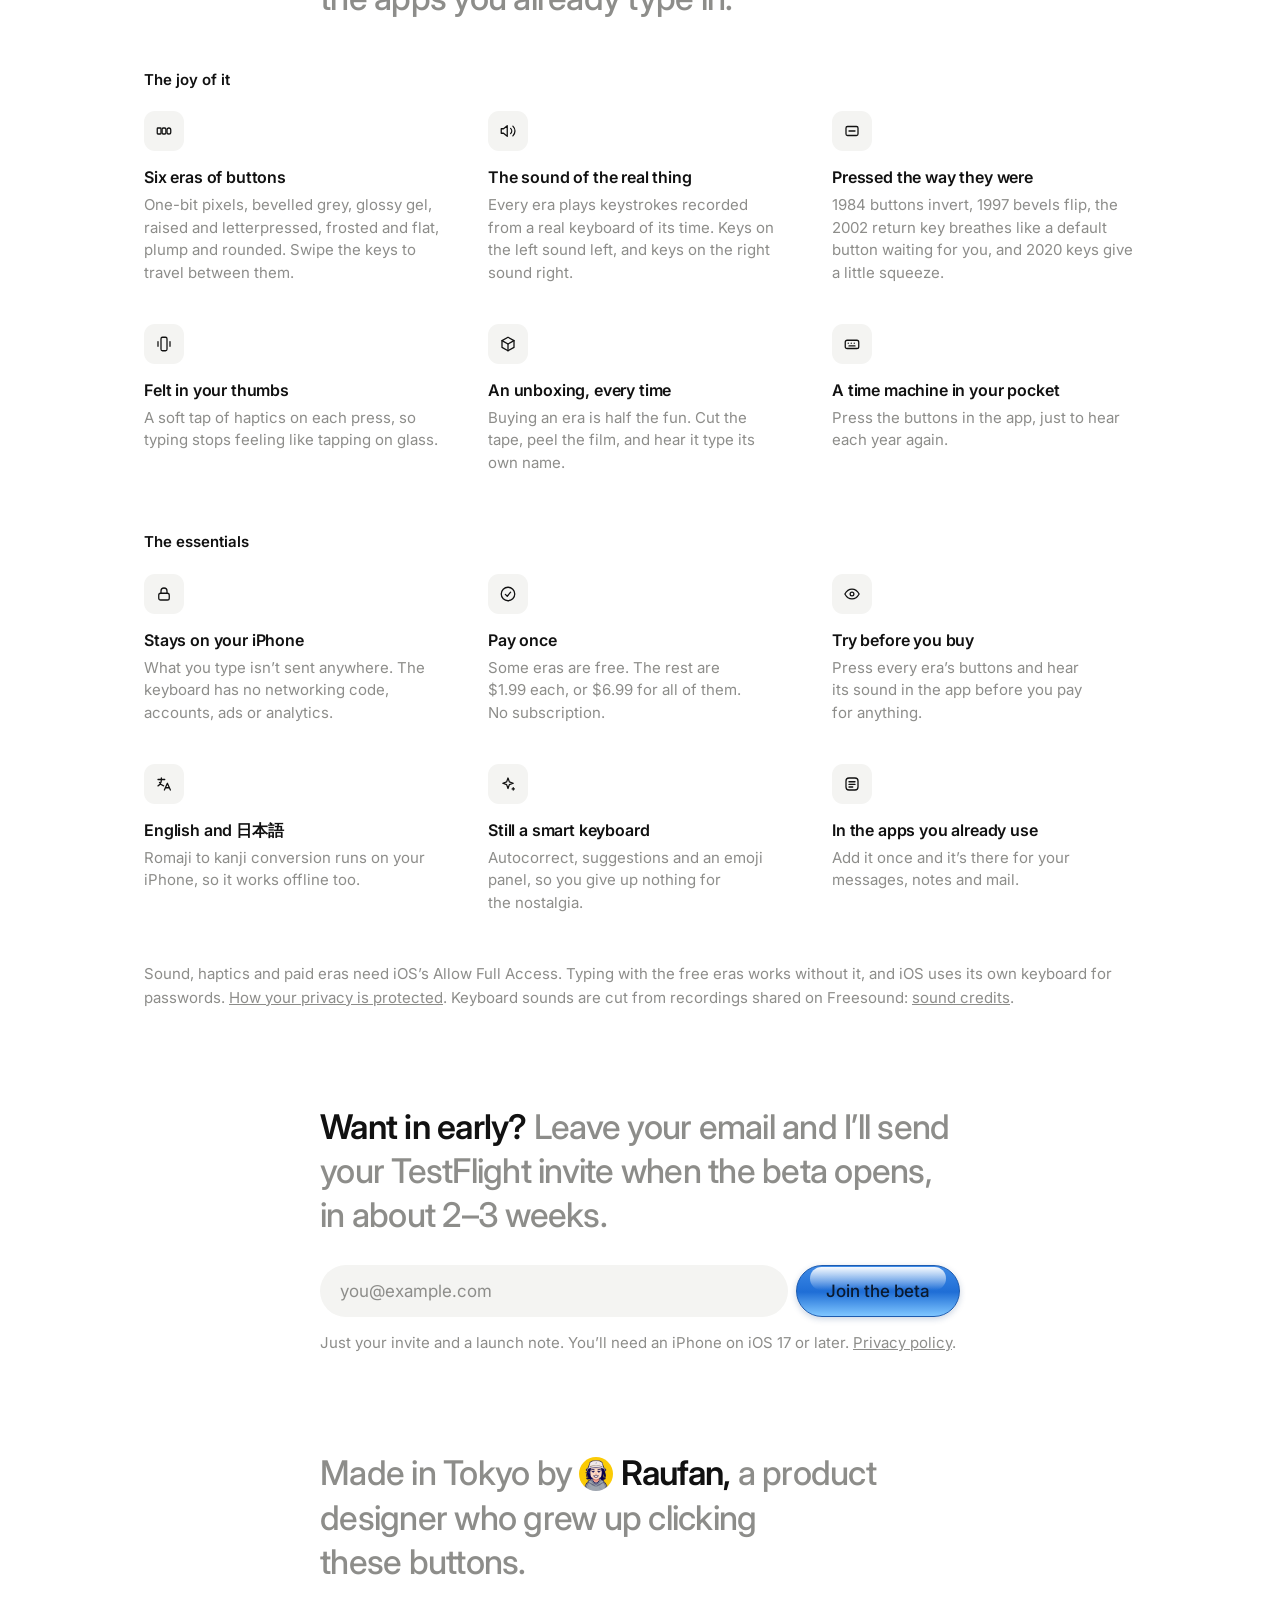
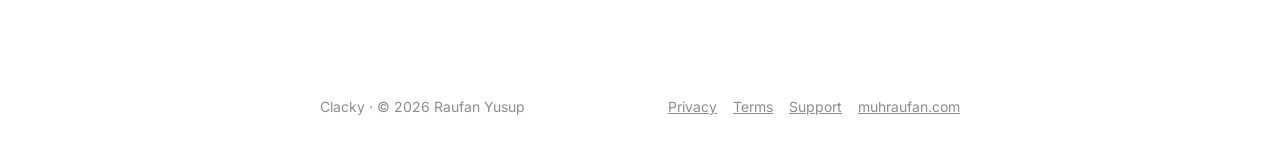
==== commit ef9324d4: "Polish all six eras to match the app 1984 uses the app's hand-drawn pixel font instead of Pixelify S" ====
--- a/index.html
+++ b/index.html
@@ -9,7 +9,7 @@
 <link rel="icon" href="assets/favicon.svg" type="image/svg+xml">
 <link rel="preconnect" href="https://fonts.googleapis.com">
 <link rel="preconnect" href="https://fonts.gstatic.com" crossorigin>
-<link href="https://fonts.googleapis.com/css2?family=Inter:wght@400;500;600&family=Pixelify+Sans:wght@600&display=swap" rel="stylesheet">
+<link href="https://fonts.googleapis.com/css2?family=Inter:wght@400;500;600&display=swap" rel="stylesheet">
 <style>
 :root { --ink:#111; --quiet:#8d8d8a; --soft:#f4f4f2; --say:34px; }
 * { box-sizing:border-box; margin:0; }
@@ -25,7 +25,8 @@
 
 /* The main buttons are 2002 gel, the same as the app's. */
 .pill { position:relative; isolation:isolate; display:inline-flex; align-items:center; justify-content:center; border:1px solid #1d5baf; border-radius:99px; background:linear-gradient(#3e8ae6, #1f6ed6 52%, #7fc6ff); color:#0b1a2e; font:inherit; font-weight:500; text-decoration:none; cursor:pointer; transition:transform .12s ease, opacity .15s ease; white-space:nowrap; box-shadow:0 2px 6px rgba(20,60,120,.22); }
-.pill::before { content:""; position:absolute; z-index:-1; left:8%; right:8%; top:1px; height:46%; border-radius:99px; background:linear-gradient(rgba(255,255,255,.95), rgba(255,255,255,.2)); }
+.pill::before { content:""; position:absolute; z-index:-1; left:8%; right:8%; top:1px; height:46%; border-radius:99px; background:linear-gradient(rgba(255,255,255,.95), rgba(255,255,255,0)); }
+[data-era="02"] .accent .cap::before { background:linear-gradient(rgba(255,255,255,.95), rgba(255,255,255,.2)); }
 .pill:active { transform:translateY(1px); background:linear-gradient(#2c6fc4, #14509f 52%, #5aa8ee); }
 .pill.small { height:36px; padding:0 16px; font-size:14px; }
 .pill.big { height:48px; padding:0 24px; }
@@ -67,11 +68,16 @@
 .cap b.small { font-size:3.3cqw; }
 .cap svg { width:4.8cqw; height:4.8cqw; fill:none; stroke:currentColor; stroke-width:1.7; stroke-linecap:round; stroke-linejoin:round; }
 .down .cap { transition:none; }
+/* 1984 letters come from the app's own hand-drawn pixel font, one SVG rect per pixel. */
+.cap { --fp:.32cqw; }
+.cap b svg.px { display:none; width:auto; height:calc(13 * var(--fp)); fill:currentColor; stroke:none; shape-rendering:crispEdges; }
+[data-era="84"] .cap b svg.px { display:block; }
+[data-era="84"] .cap b .px + .tx { display:none; }
 
 /* 1984: one-bit pixels. Pressed buttons invert. */
 [data-era="84"] .board { background:#fff radial-gradient(rgba(0,0,0,.17) .55px, transparent .7px) 0 0 / 3px 3px; }
 [data-era="84"] .cap { background:#fff; border:.32cqw solid #000; border-radius:.9cqw; box-shadow:.32cqw .32cqw 0 #000; color:#000; }
-[data-era="84"] .cap b { font-family:"Pixelify Sans", monospace; font-weight:600; }
+[data-era="84"] .cap b { font-weight:700; }
 [data-era="84"] .cap svg { stroke-width:2.6; stroke-linecap:square; stroke-linejoin:miter; }
 [data-era="84"] .accent .cap { box-shadow:inset 0 0 0 .32cqw #fff, inset 0 0 0 .64cqw #000, .32cqw .32cqw 0 #000; }
 [data-era="84"] .down .cap { background:#000; color:#fff; }
@@ -83,45 +89,54 @@
 [data-era="97"] .cap svg { stroke-width:2.3; }
 [data-era="97"] .mod .cap { background:#c9c9c9; }
 [data-era="97"] .accent .cap { box-shadow:inset .26cqw .26cqw #fff, inset -.26cqw -.26cqw #888, inset .52cqw .52cqw #eee, inset -.52cqw -.52cqw #aaa, 0 0 0 .45cqw #a8a8a8, 0 0 0 .67cqw #262626; }
-[data-era="97"] .down .cap { background:#6a6a6a; color:#fff; box-shadow:inset .26cqw .26cqw #444, inset -.26cqw -.26cqw #8e8e8e, inset .52cqw .52cqw #555, inset -.52cqw -.52cqw #7c7c7c; }
+[data-era="97"] .down .cap { background:#a4a4a4; box-shadow:inset .26cqw .26cqw #6e6e6e, inset -.26cqw -.26cqw #d4d4d4, inset .52cqw .52cqw #8a8a8a, inset -.52cqw -.52cqw #bcbcbc; }
 
 /* 2002: glossy gel. The return key breathes like a default button. */
 [data-era="02"] .board { background:repeating-linear-gradient(#f4f4f4 0 1px, #e8e8e8 1px 2px); }
-[data-era="02"] .cap { border-radius:4.2cqw; border:.15cqw solid #9a9a9a; background:linear-gradient(#eaeaea, #d2d2d2 52%, #fbfbfb); box-shadow:0 .3cqw .7cqw rgba(0,0,0,.18); color:#111; }
+[data-era="02"] .cap { border-radius:4.2cqw; border:.15cqw solid #a3a3a3; background:linear-gradient(#f4f4f4, #e3e3e3 52%, #fefefe); box-shadow:0 .3cqw .7cqw rgba(0,0,0,.18); color:#111; }
 [data-era="02"] .cap::before { content:""; position:absolute; z-index:2; left:1.3cqw; right:1.3cqw; top:.4cqw; height:46%; border-radius:4cqw; background:linear-gradient(rgba(255,255,255,.95), rgba(255,255,255,.2)); }
-[data-era="02"] .mod .cap { border-color:#8a9099; background:linear-gradient(#d3d7dd, #b7bcc4 52%, #edf0f3); }
+[data-era="02"] .mod .cap { border-color:#8f959e; background:linear-gradient(#dce0e5, #c6cbd2 52%, #f1f3f6); }
 [data-era="02"] .accent .cap { border-color:#1d5baf; background:linear-gradient(#3e8ae6, #1f6ed6 52%, #7fc6ff); color:#0b1a2e; }
 [data-era="02"] .accent .cap::after { content:""; position:absolute; z-index:1; inset:0; border-radius:inherit; background:linear-gradient(#74b6f7, #4c96ec 52%, #b0e2ff); animation:breathe 1.9s ease-in-out infinite alternate; }
 @keyframes breathe { from { opacity:0; } to { opacity:.85; } }
-[data-era="02"] .down .cap { transform:translateY(.15cqw); background:linear-gradient(#c4c4c4, #aeaeae 52%, #d9d9d9); box-shadow:none; }
+[data-era="02"] .down .cap { transform:translateY(.15cqw); background:linear-gradient(#cdcdcd, #bdbdbd 52%, #e2e2e2); box-shadow:none; }
 [data-era="02"] .mod.down .cap { background:linear-gradient(#a9afb8, #8f959f 52%, #c5cbd3); }
 [data-era="02"] .accent.down .cap { background:linear-gradient(#2c6fc4, #14509f 52%, #5aa8ee); }
 [data-era="02"] .down .cap::before { opacity:.7; }
 [data-era="02"] .down .cap::after { animation:none; opacity:0; }
 
 /* 2011: soft grey gradients. */
-[data-era="11"] .board { background:linear-gradient(#ececec, #d3d3d3); }
-[data-era="11"] .cap { border-radius:2.5cqw; border:.13cqw solid #a9a9a9; background:linear-gradient(#fff, #e6e6e6); box-shadow:inset 0 .13cqw rgba(255,255,255,.9), 0 .2cqw .45cqw rgba(0,0,0,.16); }
-[data-era="11"] .mod .cap { border-color:#9c9c9c; background:linear-gradient(#f2f2f2, #d6d6d6); }
-[data-era="11"] .accent .cap { border-color:#3f78c2; background:linear-gradient(#9cc9f7, #3a8be6); color:#0e1e33; box-shadow:inset 0 .13cqw rgba(255,255,255,.45), 0 .2cqw .45cqw rgba(0,0,0,.16); }
-[data-era="11"] .down .cap { transform:translateY(.15cqw); background:linear-gradient(#d8d8d8, #c8c8c8); box-shadow:none; }
-[data-era="11"] .accent.down .cap { background:linear-gradient(#6aa6e6, #2163c2); }
-
-/* 2014: flat. */
-[data-era="14"] .board { background:#ececec; }
-[data-era="14"] .cap { border-radius:1.7cqw; border:.1cqw solid #c6c6c6; background:#fff; }
-[data-era="14"] .mod .cap { border-color:#c2c2c2; background:#f1f1f1; }
-[data-era="14"] .accent .cap { border-color:#1f7be3; background:linear-gradient(#69b1fa, #1c86f5); color:#fff; }
-[data-era="14"] .down .cap { background:#e2e2e2; }
-[data-era="14"] .accent.down .cap { background:linear-gradient(#3d8ee8, #0f6bd6); }
-
-/* 2020: rounded, with a soft shadow and no outline. */
-[data-era="20"] .board { background:#f5f5f7; }
-[data-era="20"] .cap { border-radius:3cqw; background:#fff; box-shadow:0 0 0 .08cqw rgba(0,0,0,.05), 0 .3cqw .8cqw rgba(0,0,0,.12); }
-[data-era="20"] .mod .cap { background:#f3f3f3; }
-[data-era="20"] .accent .cap { background:linear-gradient(#2c8dff, #0a70ea); color:#fff; }
-[data-era="20"] .down .cap { transform:translateY(.15cqw); background:#e5e5e5; box-shadow:0 0 0 .08cqw rgba(0,0,0,.05); }
-[data-era="20"] .accent.down .cap { background:linear-gradient(#0a68d8, #0056c2); }
+[data-era="11"] .board { background:repeating-linear-gradient(0deg, rgba(255,255,255,.05) 0 .5px, rgba(0,0,0,.035) .5px 1px), repeating-linear-gradient(90deg, rgba(255,255,255,.05) 0 .5px, rgba(0,0,0,.035) .5px 1px), linear-gradient(#e6e6e3, #cfcfcb); }
+[data-era="11"] .cap { border-radius:2.5cqw; border:.13cqw solid; border-color:#b4b6ba #9a9ca0 #7f8186; background:linear-gradient(#fff, #e2e3e6); box-shadow:inset 0 .16cqw #fff, 0 .16cqw 0 rgba(0,0,0,.32); }
+[data-era="11"] .cap b { text-shadow:0 .16cqw 0 rgba(255,255,255,.85); }
+[data-era="11"] .cap svg { filter:drop-shadow(0 .16cqw 0 rgba(255,255,255,.85)); }
+[data-era="11"] .mod .cap { border-color:#9da1a8 #868a91 #6f737a; background:linear-gradient(#e4e6ea, #b9bdc4); box-shadow:inset 0 .16cqw rgba(255,255,255,.75), 0 .16cqw 0 rgba(0,0,0,.32); }
+[data-era="11"] .accent .cap { border-color:#4f86cc #3a6fb4 #1f4f94; background:linear-gradient(#8ec1f7, #5a9fef 50%, #3f8ae8 52%, #2f78d8); color:#0e1e33; box-shadow:inset 0 .16cqw rgba(255,255,255,.6), 0 .16cqw 0 rgba(0,0,0,.32); }
+[data-era="11"] .down .cap { transform:translateY(.1cqw); background:linear-gradient(#d2d4d8, #c4c6cb); box-shadow:inset 0 .16cqw rgba(255,255,255,.2), 0 .06cqw 0 rgba(0,0,0,.32); }
+[data-era="11"] .mod.down .cap { background:linear-gradient(#b4b8bf, #a0a4ab); }
+[data-era="11"] .accent.down .cap { background:linear-gradient(#5b97de, #2160b8); }
+
+/* 2014: flat and a little see-through over frosted colour, hairline outlines, thin letters. */
+[data-era="14"] .board { background:linear-gradient(rgba(255,255,255,.42), rgba(255,255,255,.42)), radial-gradient(circle at 12% 20%, rgba(255,154,139,.85), transparent 55%), radial-gradient(circle at 50% 100%, rgba(127,209,255,.85), transparent 60%), radial-gradient(circle at 90% 25%, rgba(185,164,255,.85), transparent 50%), radial-gradient(circle at 72% 90%, rgba(142,240,195,.85), transparent 35%), #eef1f6; }
+[data-era="14"] .cap { border-radius:1.7cqw; border:.5px solid rgba(0,0,0,.16); background:rgba(255,255,255,.9); }
+[data-era="14"] .cap b { font-weight:300; }
+[data-era="14"] .cap svg { stroke-width:1.2; }
+[data-era="14"] .mod .cap { background:rgba(240,240,240,.72); }
+[data-era="14"] .accent .cap { border-color:#1a7be0; background:#1c86f5; color:#fff; }
+[data-era="14"] .down .cap { background:rgba(214,214,214,.9); }
+[data-era="14"] .mod.down .cap { background:rgba(252,252,252,.95); }
+[data-era="14"] .accent.down .cap { background:#0f6ad0; }
+
+/* 2020: plump keys on a soft shadow, bolder letters. A press gives a little squeeze. */
+[data-era="20"] .board { background:linear-gradient(#fafafc, #edeef2); }
+[data-era="20"] .cap { border-radius:3.6cqw; background:linear-gradient(#fff, #f7f7f9); box-shadow:0 0 0 .08cqw rgba(0,0,0,.05), 0 .3cqw .9cqw rgba(0,0,0,.13); transition:transform .18s cubic-bezier(.3,1.5,.5,1), box-shadow .18s ease; }
+[data-era="20"] .cap b { font-weight:500; }
+[data-era="20"] .cap svg { stroke-width:2.1; }
+[data-era="20"] .mod .cap { background:linear-gradient(#eeeff3, #e4e6eb); }
+[data-era="20"] .accent .cap { background:linear-gradient(#3d9bff, #0a70ea); color:#fff; }
+[data-era="20"] .down .cap { transform:scale(.94); background:linear-gradient(#e6e7ec, #dedfe4); box-shadow:0 0 0 .08cqw rgba(0,0,0,.05), 0 .08cqw .25cqw rgba(0,0,0,.13); }
+[data-era="20"] .mod.down .cap { background:linear-gradient(#fff, #f8f8fa); }
+[data-era="20"] .accent.down .cap { background:linear-gradient(#1478e8, #0059c8); }
 
 /* Measured like the board, so a swatch's outlines and type match the keys above. */
 .designs { container-type:inline-size; width:min(640px, 100%); margin-inline:auto; display:flex; justify-content:center; flex-wrap:wrap; gap:16px 12px; }
@@ -168,7 +183,7 @@
   .typed { height:68px; }
   .board-wrap { margin:32px auto 40px; }
   .key { height:15cqw; }
-  .cap b { font-size:6cqw; } .cap b.small { font-size:4cqw; } .cap svg { width:5.6cqw; height:5.6cqw; }
+  .cap { --fp:.38cqw; } .cap b { font-size:6cqw; } .cap b.small { font-size:4cqw; } .cap svg { width:5.6cqw; height:5.6cqw; }
   .designs { display:grid; grid-template-columns:repeat(6,1fr); gap:16px 4px; } .design { width:auto; } .swatch { width:13cqw; height:13cqw; } .swatch .cap b { font-size:4.4cqw; }
   .feat { grid-template-columns:1fr; gap:28px; }
   section.text { padding-top:72px; }
@@ -212,9 +227,9 @@
     <div class="wide">
       <p class="feat-label">The joy of it</p>
       <ul class="feat">
-        <li><span class="feat-ic"><svg viewBox="0 0 24 24" aria-hidden="true"><rect x="3" y="8" width="5" height="8" rx="1"/><rect x="9.5" y="8" width="5" height="8" rx="1.5"/><rect x="16" y="8" width="5" height="8" rx="2.5"/></svg></span><b>Six eras of buttons</b><span>One-bit pixels, bevelled grey, glossy gel, soft gradients, flat and rounded. Swipe the keys to travel between them.</span></li>
+        <li><span class="feat-ic"><svg viewBox="0 0 24 24" aria-hidden="true"><rect x="3" y="8" width="5" height="8" rx="1"/><rect x="9.5" y="8" width="5" height="8" rx="1.5"/><rect x="16" y="8" width="5" height="8" rx="2.5"/></svg></span><b>Six eras of buttons</b><span>One-bit pixels, bevelled grey, glossy gel, raised and letterpressed, frosted and flat, plump and rounded. Swipe the keys to travel between them.</span></li>
         <li><span class="feat-ic"><svg viewBox="0 0 24 24" aria-hidden="true"><path d="M11 5 6 9H3v6h3l5 4z"/><path d="M15.5 8.5a5 5 0 0 1 0 7"/><path d="M18.5 5.5a9 9 0 0 1 0 13"/></svg></span><b>The sound of the real thing</b><span>Every era plays keystrokes recorded from a real keyboard of its time. Keys on the left sound left, and keys on the right sound right.</span></li>
-        <li><span class="feat-ic"><svg viewBox="0 0 24 24" aria-hidden="true"><rect x="4" y="6" width="16" height="12" rx="2"/><path d="M8 12h8"/></svg></span><b>Pressed the way they were</b><span>1984 buttons invert, 1997 bevels flip, and the 2002 return key breathes like a default button waiting for you.</span></li>
+        <li><span class="feat-ic"><svg viewBox="0 0 24 24" aria-hidden="true"><rect x="4" y="6" width="16" height="12" rx="2"/><path d="M8 12h8"/></svg></span><b>Pressed the way they were</b><span>1984 buttons invert, 1997 bevels flip, the 2002 return key breathes like a default button waiting for you, and 2020 keys give a little squeeze.</span></li>
         <li><span class="feat-ic"><svg viewBox="0 0 24 24" aria-hidden="true"><rect x="8" y="3" width="8" height="18" rx="2"/><path d="M4 9v6"/><path d="M20 9v6"/></svg></span><b>Felt in your thumbs</b><span>A soft tap of haptics on each press, so typing stops feeling like tapping on glass.</span></li>
         <li><span class="feat-ic"><svg viewBox="0 0 24 24" aria-hidden="true"><path d="m12 3 8 4.5v9L12 21l-8-4.5v-9z"/><path d="m4 7.5 8 4.5 8-4.5"/><path d="M12 12v9"/></svg></span><b>An unboxing, every time</b><span>Buying an era is half the fun. Cut the tape, peel the film, and hear it type its own name.</span></li>
         <li><span class="feat-ic"><svg viewBox="0 0 24 24" aria-hidden="true"><rect x="3" y="7" width="18" height="11" rx="2.5"/><path d="M7 11h.01M11 11h.01M15 11h.01M8 14.5h8"/></svg></span><b>A time machine in your pocket</b><span>Press the buttons in the app, just to hear each year again.</span></li>
@@ -257,7 +272,7 @@
   '84': { name:'1984', sw:'Crisp', line:'Black and white, crisp and clacky' },
   '97': { name:'1997', sw:'Cushioned', line:'Grey, bevelled and softly cushioned' },
   '02': { name:'2002', sw:'Quiet', line:'Glossy, clear and quiet' },
-  '11': { name:'2011', sw:'Thin', line:'Soft gradients, slim and crisp' },
+  '11': { name:'2011', sw:'Thin', line:'Raised, glossy and crisp' },
   '14': { name:'2014', sw:'Slim', line:'Flat, light and tidy' },
   '20': { name:'2020', sw:'Firm', line:'Rounded, bright and firm' },
 };
@@ -301,6 +316,21 @@
   ret:'<svg viewBox="0 0 24 24"><path d="M19 6v5a2 2 0 0 1-2 2H5M9 9l-4 4 4 4"/></svg>',
   face:'<svg viewBox="0 0 24 24"><circle cx="12" cy="12" r="9"/><path d="M8 14.500c1 1.500 2.400 2.200 4 2.200s3-.7 4-2.200M9 9.500v.01M15 9.500v.01"/></svg>',
 };
+const PIXEL_FONT = {" ":[0,"...."],".":[8,"## ##"],",":[8,"## ## .# #."],"!":[0,"## ## ## ## ## ## ## .. ## ##"],"?":[0,".####. ##..## ....## ...##. ..##.. ..##.. ...... ...... ..##.. ..##.."],"-":[6,"#####"],"'":[0,"## ## #."],"’":[0,"## ## .# #."],"a":[3,".####. ....## .##### ##..## ##..## ##..## .#####"],"b":[0,"##.... ##.... ##.... #####. ##..## ##..## ##..## ##..## ##..## #####."],"c":[3,".####. ##..## ##.... ##.... ##.... ##..## .####."],"d":[0,"....## ....## ....## .##### ##..## ##..## ##..## ##..## ##..## .#####"],"e":[3,".####. ##..## ##..## ###### ##.... ##..## .####."],"f":[0,"..### .##.. .##.. ####. .##.. .##.. .##.. .##.. .##.. .##.."],"g":[3,".##### ##..## ##..## ##..## ##..## ##..## .##### ....## ##..## .####."],"h":[0,"##.... ##.... ##.... #####. ##..## ##..## ##..## ##..## ##..## ##..##"],"i":[0,".. ## .. ## ## ## ## ## ## ##"],"j":[0,".... ..## .... ..## ..## ..## ..## ..## ..## ..## ..## ..## ###."],"k":[0,"##.... ##.... ##.... ##..## ##.##. ####.. ####.. ##.##. ##..## ##..##"],"l":[0,"## ## ## ## ## ## ## ## ## ##"],"m":[3,"#########. ##..##..## ##..##..## ##..##..## ##..##..## ##..##..## ##..##..##"],"n":[3,"#####. ##..## ##..## ##..## ##..## ##..## ##..##"],"o":[3,".####. ##..## ##..## ##..## ##..## ##..## .####."],"p":[3,"#####. ##..## ##..## ##..## ##..## ##..## #####. ##.... ##.... ##...."],"q":[3,".##### ##..## ##..## ##..## ##..## ##..## .##### ....## ....## ....##"],"r":[3,"##.## ####. ##... ##... ##... ##... ##..."],"s":[3,".##### ##.... ##.... .####. ....## ....## #####."],"t":[1,".##.. .##.. ####. .##.. .##.. .##.. .##.. .##.. ..###"],"u":[3,"##..## ##..## ##..## ##..## ##..## ##..## .#####"],"v":[3,"##..## ##..## ##..## ##..## .####. .####. ..##.."],"w":[3,"##..##..## ##..##..## ##..##..## ##..##..## ##..##..## ##..##..## .########."],"x":[3,"##..## ##..## .####. ..##.. .####. ##..## ##..##"],"y":[3,"##..## ##..## ##..## ##..## ##..## ##..## .##### ....## ##..## .####."],"z":[3,"###### ....## ...##. ..##.. .##... ##.... ######"],"A":[0,"..##.. .####. ##..## ##..## ##..## ##..## ###### ##..## ##..## ##..##"],"B":[0,"#####. ##..## ##..## ##..## #####. ##..## ##..## ##..## ##..## #####."],"C":[0,".####. ##..## ##.... ##.... ##.... ##.... ##.... ##.... ##..## .####."],"D":[0,"####.. ##.##. ##..## ##..## ##..## ##..## ##..## ##..## ##.##. ####.."],"E":[0,"###### ##.... ##.... ##.... #####. ##.... ##.... ##.... ##.... ######"],"F":[0,"###### ##.... ##.... ##.... #####. ##.... ##.... ##.... ##.... ##...."],"G":[0,".####. ##..## ##.... ##.... ##.### ##..## ##..## ##..## ##..## .#####"],"H":[0,"##..## ##..## ##..## ##..## ###### ##..## ##..## ##..## ##..## ##..##"],"I":[0,"#### .##. .##. .##. .##. .##. .##. .##. .##. ####"],"J":[0,"....## ....## ....## ....## ....## ....## ....## ....## ##..## .####."],"K":[0,"##..## ##..## ##.##. ####.. ###... ####.. ##.##. ##..## ##..## ##..##"],"L":[0,"##.... ##.... ##.... ##.... ##.... ##.... ##.... ##.... ##.... ######"],"M":[0,"##....## ###..### ######## ##.##.## ##....## ##....## ##....## ##....## ##....## ##....##"],"N":[0,"##...## ###..## ###..## ####.## ##.#### ##..### ##..### ##...## ##...## ##...##"],"O":[0,".####. ##..## ##..## ##..## ##..## ##..## ##..## ##..## ##..## .####."],"P":[0,"#####. ##..## ##..## ##..## #####. ##.... ##.... ##.... ##.... ##...."],"Q":[0,".####. ##..## ##..## ##..## ##..## ##..## ##..## ##..## ##.##. .##.##"],"R":[0,"#####. ##..## ##..## ##..## #####. ##.##. ##..## ##..## ##..## ##..##"],"S":[0,".####. ##..## ##.... ##.... .####. ....## ....## ....## ##..## .####."],"T":[0,"###### ..##.. ..##.. ..##.. ..##.. ..##.. ..##.. ..##.. ..##.. ..##.."],"U":[0,"##..## ##..## ##..## ##..## ##..## ##..## ##..## ##..## ##..## .####."],"V":[0,"##..## ##..## ##..## ##..## ##..## ##..## ##..## .####. .####. ..##.."],"W":[0,"##....## ##....## ##....## ##....## ##....## ##....## ##.##.## ######## ###..### ##....##"],"X":[0,"##..## ##..## .####. .####. ..##.. ..##.. .####. .####. ##..## ##..##"],"Y":[0,"##..## ##..## ##..## .####. .####. ..##.. ..##.. ..##.. ..##.. ..##.."],"Z":[0,"###### ....## ....## ...##. ..##.. .##... ##.... ##.... ##.... ######"],"0":[0,".####. ##..## ##..## ##.### ##.### ###.## ###.## ##..## ##..## .####."],"1":[0,"..##.. .###.. ####.. ..##.. ..##.. ..##.. ..##.. ..##.. ..##.. ######"],"2":[0,".####. ##..## ....## ....## ...##. ..##.. .##... ##.... ##.... ######"],"3":[0,".####. ##..## ....## ....## ..###. ....## ....## ....## ##..## .####."],"4":[0,"##..## ##..## ##..## ##..## ##..## ###### ....## ....## ....## ....##"],"5":[0,"###### ##.... ##.... #####. ....## ....## ....## ....## ##..## .####."],"6":[0,"..###. .##... ##.... #####. ##..## ##..## ##..## ##..## ##..## .####."],"7":[0,"###### ....## ....## ...##. ...##. ..##.. ..##.. ..##.. ..##.. ..##.."],"8":[0,".####. ##..## ##..## ##..## .####. ##..## ##..## ##..## ##..## .####."],"9":[0,".####. ##..## ##..## ##..## ##..## .##### ....## ....## ...##. .###.."]};
+const esc = t => t.replace(/[&<>"]/g, c => ({ '&':'&amp;', '<':'&lt;', '>':'&gt;', '"':'&quot;' }[c]));
+// A text label: the plain text, plus the same text in the pixel font for 1984 when it has every character.
+function label(text) {
+  const glyphs = [...text].map(c => PIXEL_FONT[c]);
+  if (!text || glyphs.some(g => !g)) return `<span class="tx">${esc(text)}</span>`;
+  let x = 0, rects = '';
+  for (const [top, art] of glyphs) {
+    const rows = art.split(' ');
+    rows.forEach((line, y) => { [...line].forEach((m, c) => { if (m === '#') rects += `<rect x="${x + c}" y="${top + y}" width="1" height="1"/>`; }); });
+    x += rows[0].length + 1;
+  }
+  const w = x - 1;
+  return `<svg class="px" viewBox="0 0 ${w} 13" style="width:calc(${w} * var(--fp))" aria-hidden="true">${rects}</svg><span class="tx">${esc(text)}</span>`;
+}
 const LETTERS = ['qwertyuiop','asdfghjkl','zxcvbnm'], NUMBERS = ['1234567890','-/:;()$&@"','.,?!\''];
 const FACES = ['😀','😎','🥹','🤌','🔥','🫶','✨','🎹'];
 const $ = id => document.getElementById(id);
@@ -328,7 +358,7 @@
       b.className = 'key'; b.type = 'button'; b.tabIndex = -1; b.style.setProperty('--w', k.w); b.dataset.id = k.id;
       b.setAttribute('aria-label', { ' ':'space', del:'delete', ret:'return', shift:'shift', face:'emoji', mode:'switch layout' }[k.id] || k.id);
       const small = k.id === 'mode' ? ' class="small"' : '';
-      b.innerHTML = `<span class="cap"><b${small}>${k.label}</b></span>`;
+      b.innerHTML = `<span class="cap"><b${small}>${k.label.startsWith('<svg') ? k.label : label(k.label)}</b></span>`;
       b.classList.add(k.kind);
       rowEl.append(b); if (k.id) keyEls.set(k.id, b);
     }
@@ -338,7 +368,7 @@
 }
 function paintShift() {
   if (numbers) return;
-  for (const [id, el] of keyEls) if (id.length === 1 && id !== ' ') el.querySelector('b').textContent = shift ? id.toUpperCase() : id;
+  for (const [id, el] of keyEls) if (id.length === 1 && id !== ' ') el.querySelector('b').innerHTML = label(shift ? id.toUpperCase() : id);
   const s = keyEls.get('shift'); if (s) s.querySelector('b').innerHTML = shift ? ICON.caps : ICON.shift;
 }
 function show() {
@@ -419,7 +449,7 @@
 for (const id of ORDER) {
   const b = document.createElement('button');
   b.className = 'design'; b.type = 'button'; b.dataset.id = id; b.dataset.era = id; b.setAttribute('aria-pressed', 'false'); b.setAttribute('aria-label', ERAS[id].name);
-  b.innerHTML = `<span class="swatch"><span class="cap"><b>\u2019${id}</b></span></span><small>${ERAS[id].name}</small>`;
+  b.innerHTML = `<span class="swatch"><span class="cap"><b>${label('\u2019' + id)}</b></span></span><small>${ERAS[id].name}</small>`;
   b.addEventListener('click', () => pick(id));
   designs.append(b);
 }
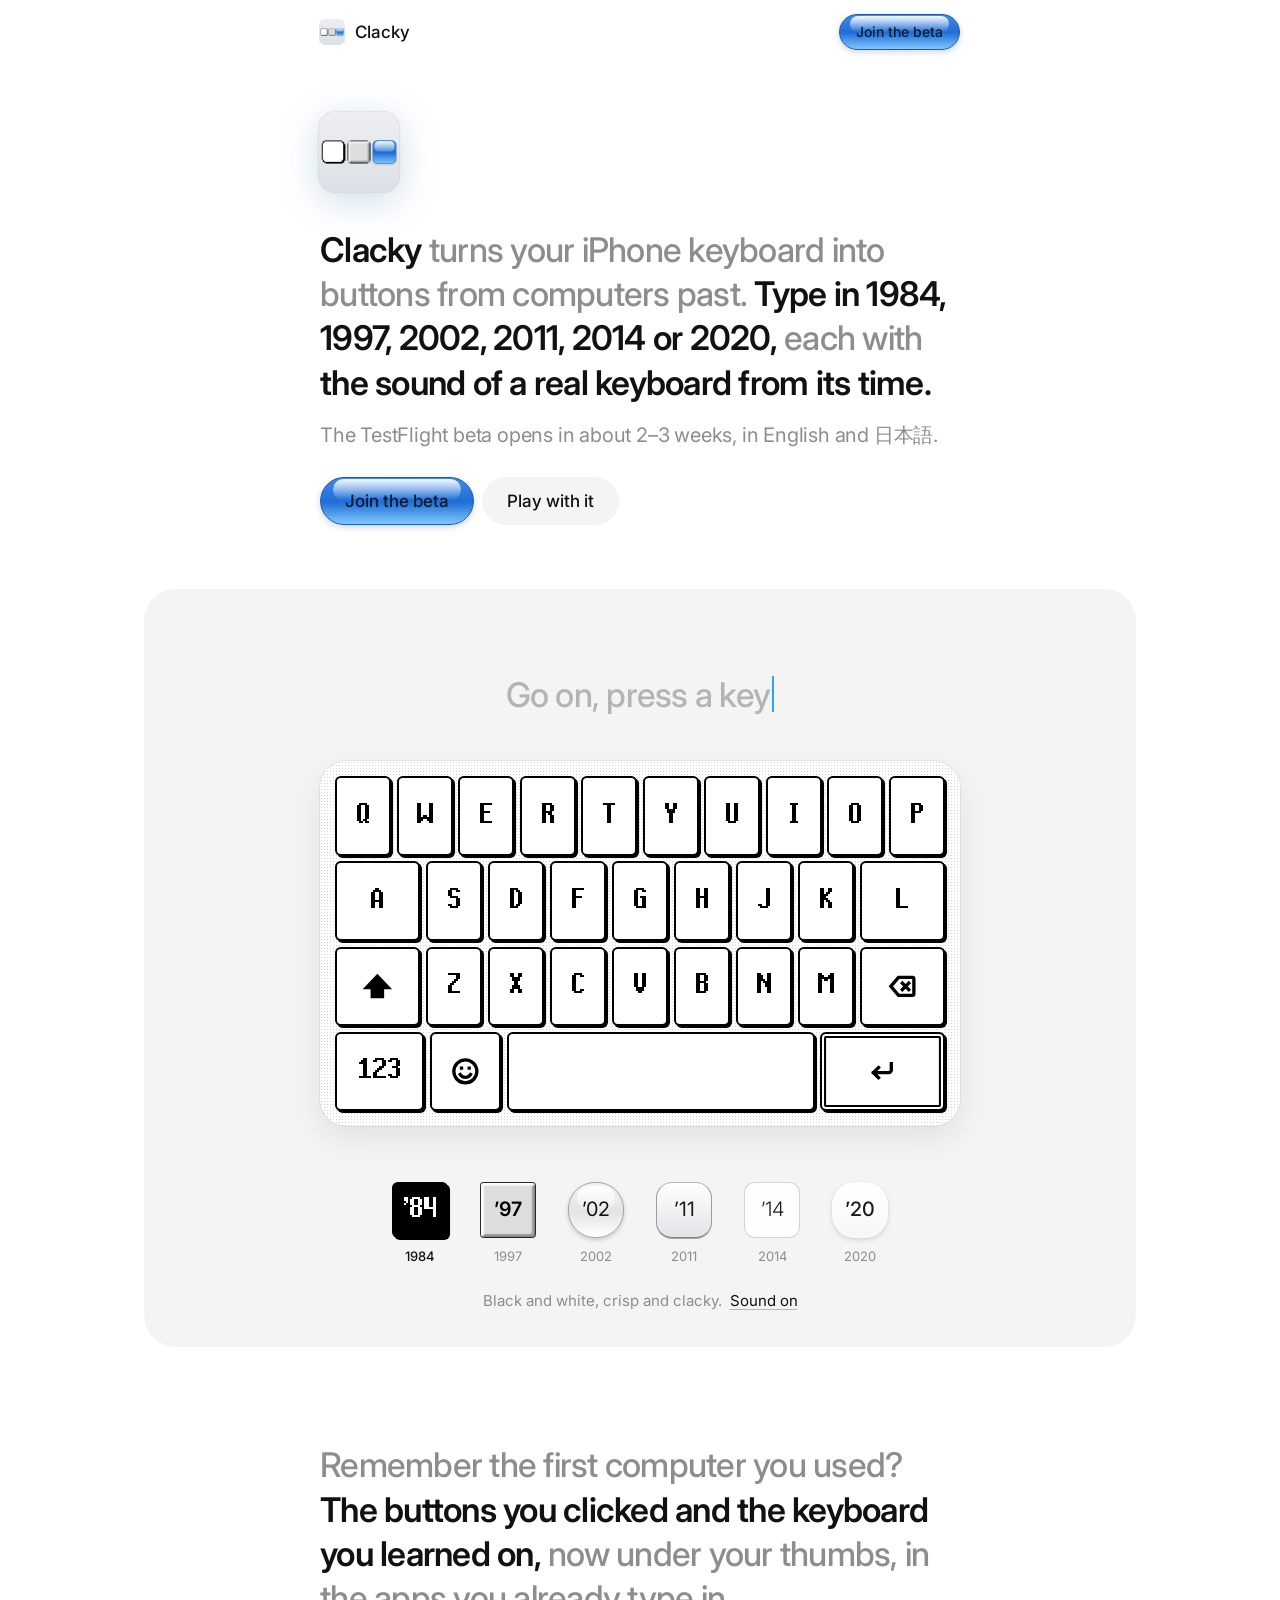
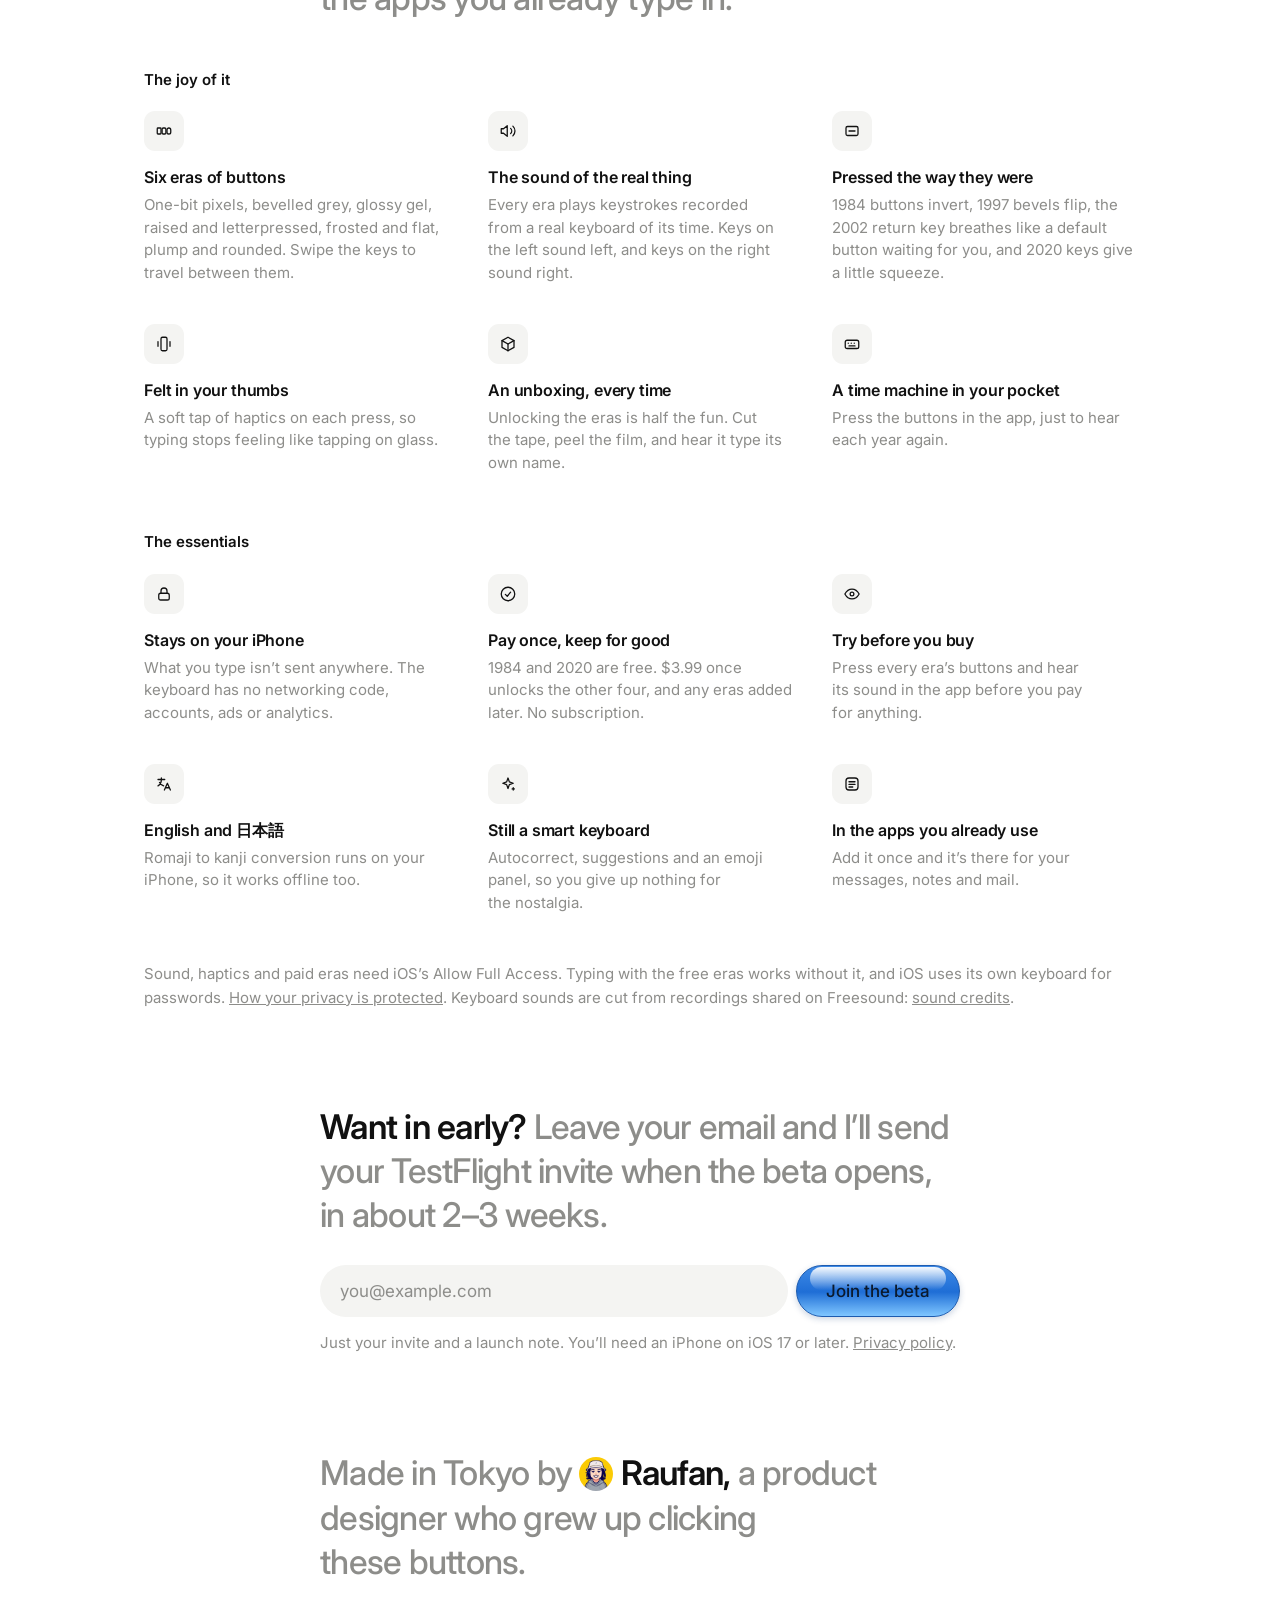
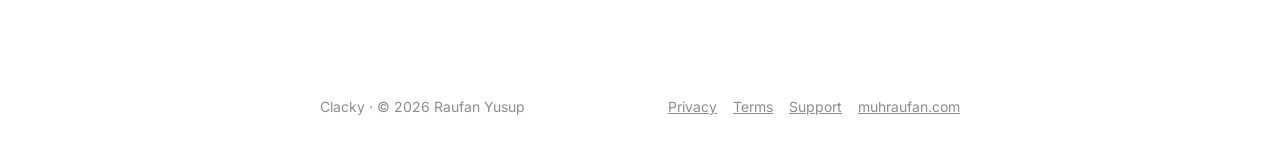
==== commit 195e19cc: "Two free eras and one $3.99 unlock 1984 and 2020 are free; a single one-time purchase unlocks the ot" ====
--- a/index.html
+++ b/index.html
@@ -231,13 +231,13 @@
         <li><span class="feat-ic"><svg viewBox="0 0 24 24" aria-hidden="true"><path d="M11 5 6 9H3v6h3l5 4z"/><path d="M15.5 8.5a5 5 0 0 1 0 7"/><path d="M18.5 5.5a9 9 0 0 1 0 13"/></svg></span><b>The sound of the real thing</b><span>Every era plays keystrokes recorded from a real keyboard of its time. Keys on the left sound left, and keys on the right sound right.</span></li>
         <li><span class="feat-ic"><svg viewBox="0 0 24 24" aria-hidden="true"><rect x="4" y="6" width="16" height="12" rx="2"/><path d="M8 12h8"/></svg></span><b>Pressed the way they were</b><span>1984 buttons invert, 1997 bevels flip, the 2002 return key breathes like a default button waiting for you, and 2020 keys give a little squeeze.</span></li>
         <li><span class="feat-ic"><svg viewBox="0 0 24 24" aria-hidden="true"><rect x="8" y="3" width="8" height="18" rx="2"/><path d="M4 9v6"/><path d="M20 9v6"/></svg></span><b>Felt in your thumbs</b><span>A soft tap of haptics on each press, so typing stops feeling like tapping on glass.</span></li>
-        <li><span class="feat-ic"><svg viewBox="0 0 24 24" aria-hidden="true"><path d="m12 3 8 4.5v9L12 21l-8-4.5v-9z"/><path d="m4 7.5 8 4.5 8-4.5"/><path d="M12 12v9"/></svg></span><b>An unboxing, every time</b><span>Buying an era is half the fun. Cut the tape, peel the film, and hear it type its own name.</span></li>
+        <li><span class="feat-ic"><svg viewBox="0 0 24 24" aria-hidden="true"><path d="m12 3 8 4.5v9L12 21l-8-4.5v-9z"/><path d="m4 7.5 8 4.5 8-4.5"/><path d="M12 12v9"/></svg></span><b>An unboxing, every time</b><span>Unlocking the eras is half the fun. Cut the tape, peel the film, and hear it type its own name.</span></li>
         <li><span class="feat-ic"><svg viewBox="0 0 24 24" aria-hidden="true"><rect x="3" y="7" width="18" height="11" rx="2.5"/><path d="M7 11h.01M11 11h.01M15 11h.01M8 14.5h8"/></svg></span><b>A time machine in your pocket</b><span>Press the buttons in the app, just to hear each year again.</span></li>
       </ul>
       <p class="feat-label">The essentials</p>
       <ul class="feat">
         <li><span class="feat-ic"><svg viewBox="0 0 24 24" aria-hidden="true"><rect x="5" y="11" width="14" height="9" rx="2.5"/><path d="M8 11V8a4 4 0 0 1 8 0v3"/></svg></span><b>Stays on your iPhone</b><span>What you type isn’t sent anywhere. The keyboard has no networking code, accounts, ads or analytics.</span></li>
-        <li><span class="feat-ic"><svg viewBox="0 0 24 24" aria-hidden="true"><circle cx="12" cy="12" r="9"/><path d="M8.5 12.5 11 15l4.5-5.5"/></svg></span><b>Pay once</b><span>Some eras are free. The rest are $1.99 each, or $6.99 for all of them. No subscription.</span></li>
+        <li><span class="feat-ic"><svg viewBox="0 0 24 24" aria-hidden="true"><circle cx="12" cy="12" r="9"/><path d="M8.5 12.5 11 15l4.5-5.5"/></svg></span><b>Pay once, keep for good</b><span>1984 and 2020 are free. $3.99 once unlocks the other four, and any eras added later. No subscription.</span></li>
         <li><span class="feat-ic"><svg viewBox="0 0 24 24" aria-hidden="true"><path d="M2.5 12S6 5.5 12 5.5 21.5 12 21.5 12 18 18.5 12 18.5 2.5 12 2.5 12z"/><circle cx="12" cy="12" r="2.5"/></svg></span><b>Try before you buy</b><span>Press every era’s buttons and hear its sound in the app before you pay for anything.</span></li>
         <li><span class="feat-ic"><svg viewBox="0 0 24 24" aria-hidden="true"><path d="M4 6h9M8.5 4v2c0 4-2 7-4.5 8.5M6 10c1 2 3 3.5 5.5 4.5"/><path d="m12.5 20 4-9 4 9M14 17h5"/></svg></span><b>English and 日本語</b><span>Romaji to kanji conversion runs on your iPhone, so it works offline too.</span></li>
         <li><span class="feat-ic"><svg viewBox="0 0 24 24" aria-hidden="true"><path d="M12 4 13.8 9.2 19 11l-5.2 1.8L12 18l-1.8-5.2L5 11l5.2-1.8z"/><path d="M19 17v3M17.5 18.5h3"/></svg></span><b>Still a smart keyboard</b><span>Autocorrect, suggestions and an emoji panel, so you give up nothing for the nostalgia.</span></li>
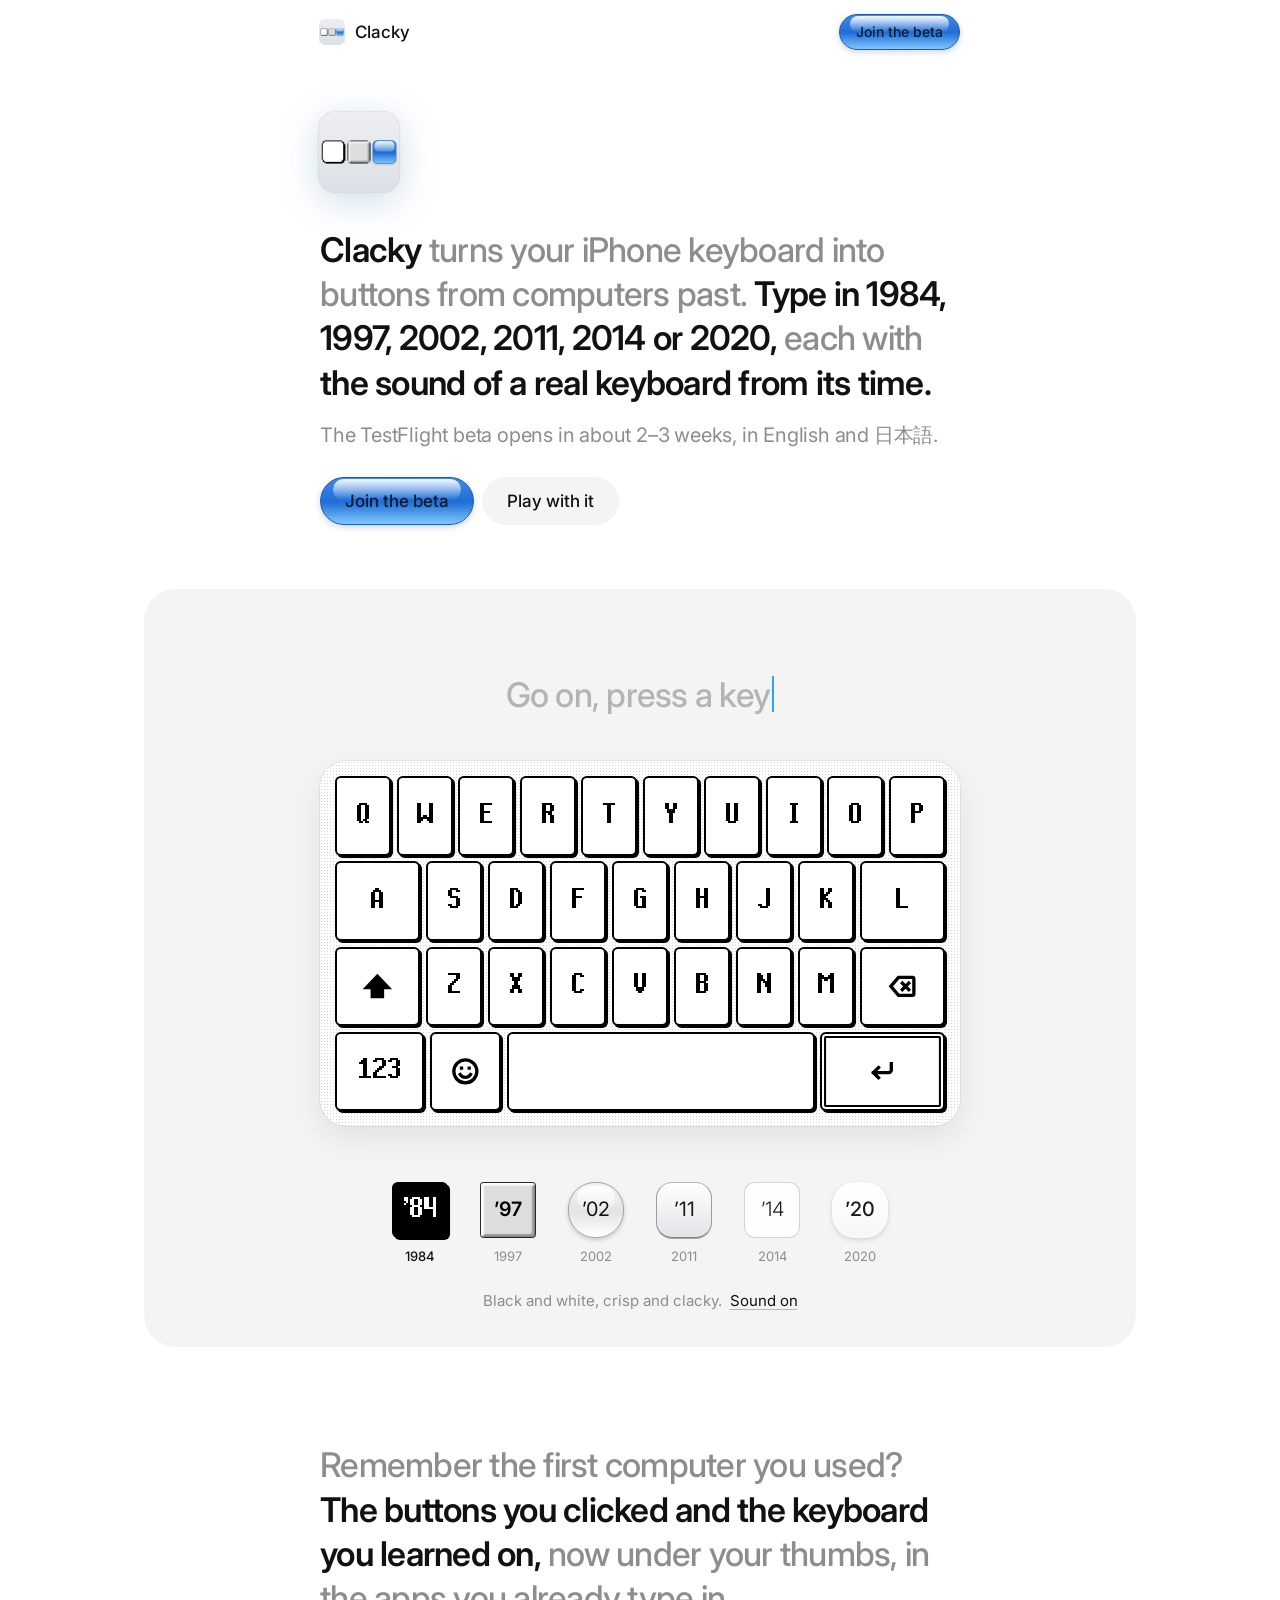
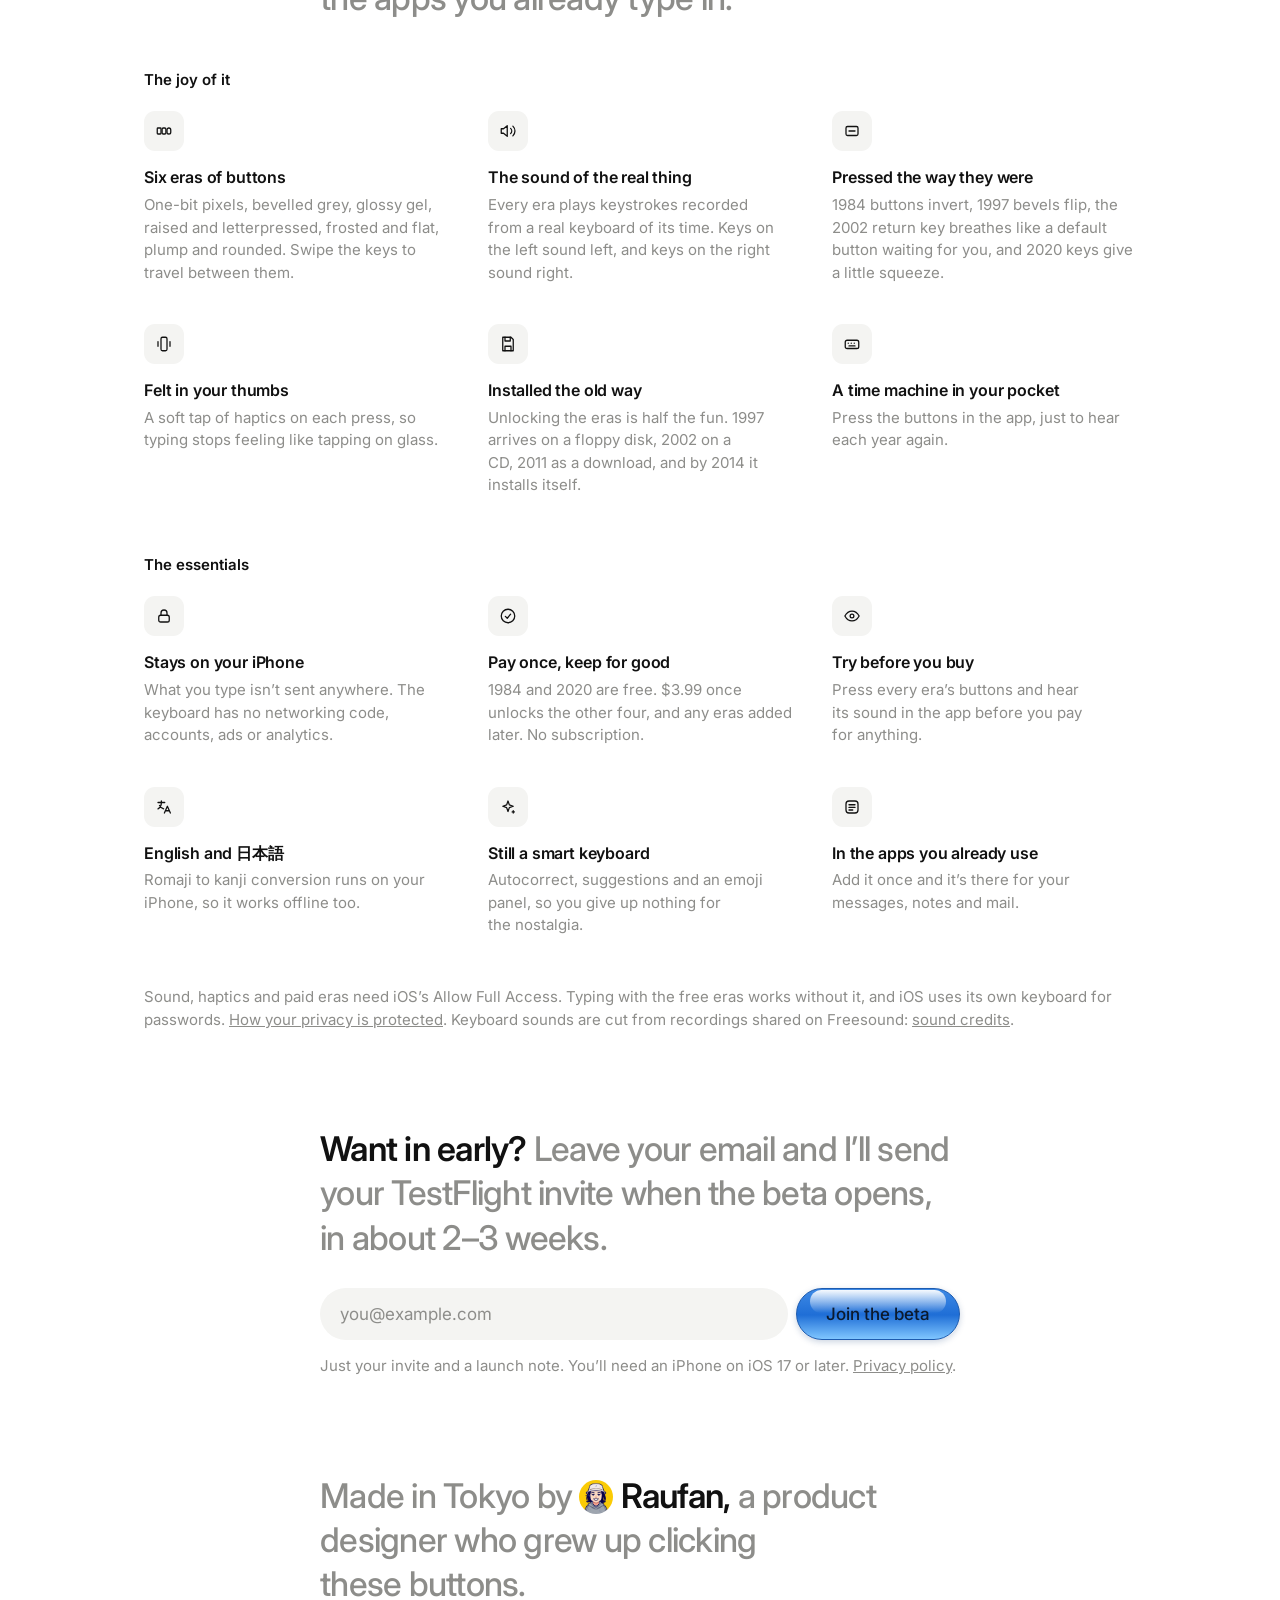
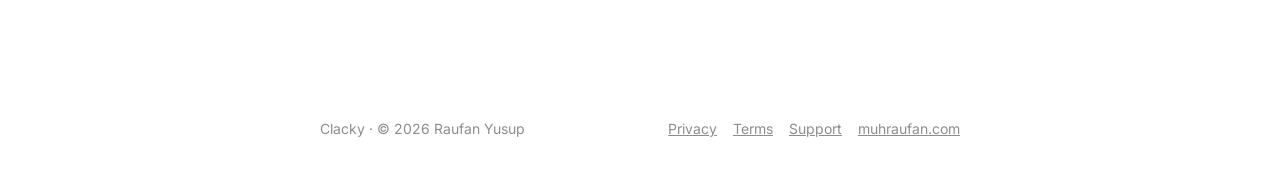
==== commit 194792bd: "Replace the unboxing feature with the installer Co-Authored-By: Claude Opus 5.5 <noreply@anthropic.c" ====
--- a/index.html
+++ b/index.html
@@ -231,7 +231,7 @@
         <li><span class="feat-ic"><svg viewBox="0 0 24 24" aria-hidden="true"><path d="M11 5 6 9H3v6h3l5 4z"/><path d="M15.5 8.5a5 5 0 0 1 0 7"/><path d="M18.5 5.5a9 9 0 0 1 0 13"/></svg></span><b>The sound of the real thing</b><span>Every era plays keystrokes recorded from a real keyboard of its time. Keys on the left sound left, and keys on the right sound right.</span></li>
         <li><span class="feat-ic"><svg viewBox="0 0 24 24" aria-hidden="true"><rect x="4" y="6" width="16" height="12" rx="2"/><path d="M8 12h8"/></svg></span><b>Pressed the way they were</b><span>1984 buttons invert, 1997 bevels flip, the 2002 return key breathes like a default button waiting for you, and 2020 keys give a little squeeze.</span></li>
         <li><span class="feat-ic"><svg viewBox="0 0 24 24" aria-hidden="true"><rect x="8" y="3" width="8" height="18" rx="2"/><path d="M4 9v6"/><path d="M20 9v6"/></svg></span><b>Felt in your thumbs</b><span>A soft tap of haptics on each press, so typing stops feeling like tapping on glass.</span></li>
-        <li><span class="feat-ic"><svg viewBox="0 0 24 24" aria-hidden="true"><path d="m12 3 8 4.5v9L12 21l-8-4.5v-9z"/><path d="m4 7.5 8 4.5 8-4.5"/><path d="M12 12v9"/></svg></span><b>An unboxing, every time</b><span>Unlocking the eras is half the fun. Cut the tape, peel the film, and hear it type its own name.</span></li>
+        <li><span class="feat-ic"><svg viewBox="0 0 24 24" aria-hidden="true"><path d="M5 3h11l3 3v15H5z"/><path d="M8 3v5h7V3"/><path d="M8 21v-6h8v6"/></svg></span><b>Installed the old way</b><span>Unlocking the eras is half the fun. 1997 arrives on a floppy disk, 2002 on a CD, 2011 as a download, and by 2014 it installs itself.</span></li>
         <li><span class="feat-ic"><svg viewBox="0 0 24 24" aria-hidden="true"><rect x="3" y="7" width="18" height="11" rx="2.5"/><path d="M7 11h.01M11 11h.01M15 11h.01M8 14.5h8"/></svg></span><b>A time machine in your pocket</b><span>Press the buttons in the app, just to hear each year again.</span></li>
       </ul>
       <p class="feat-label">The essentials</p>
